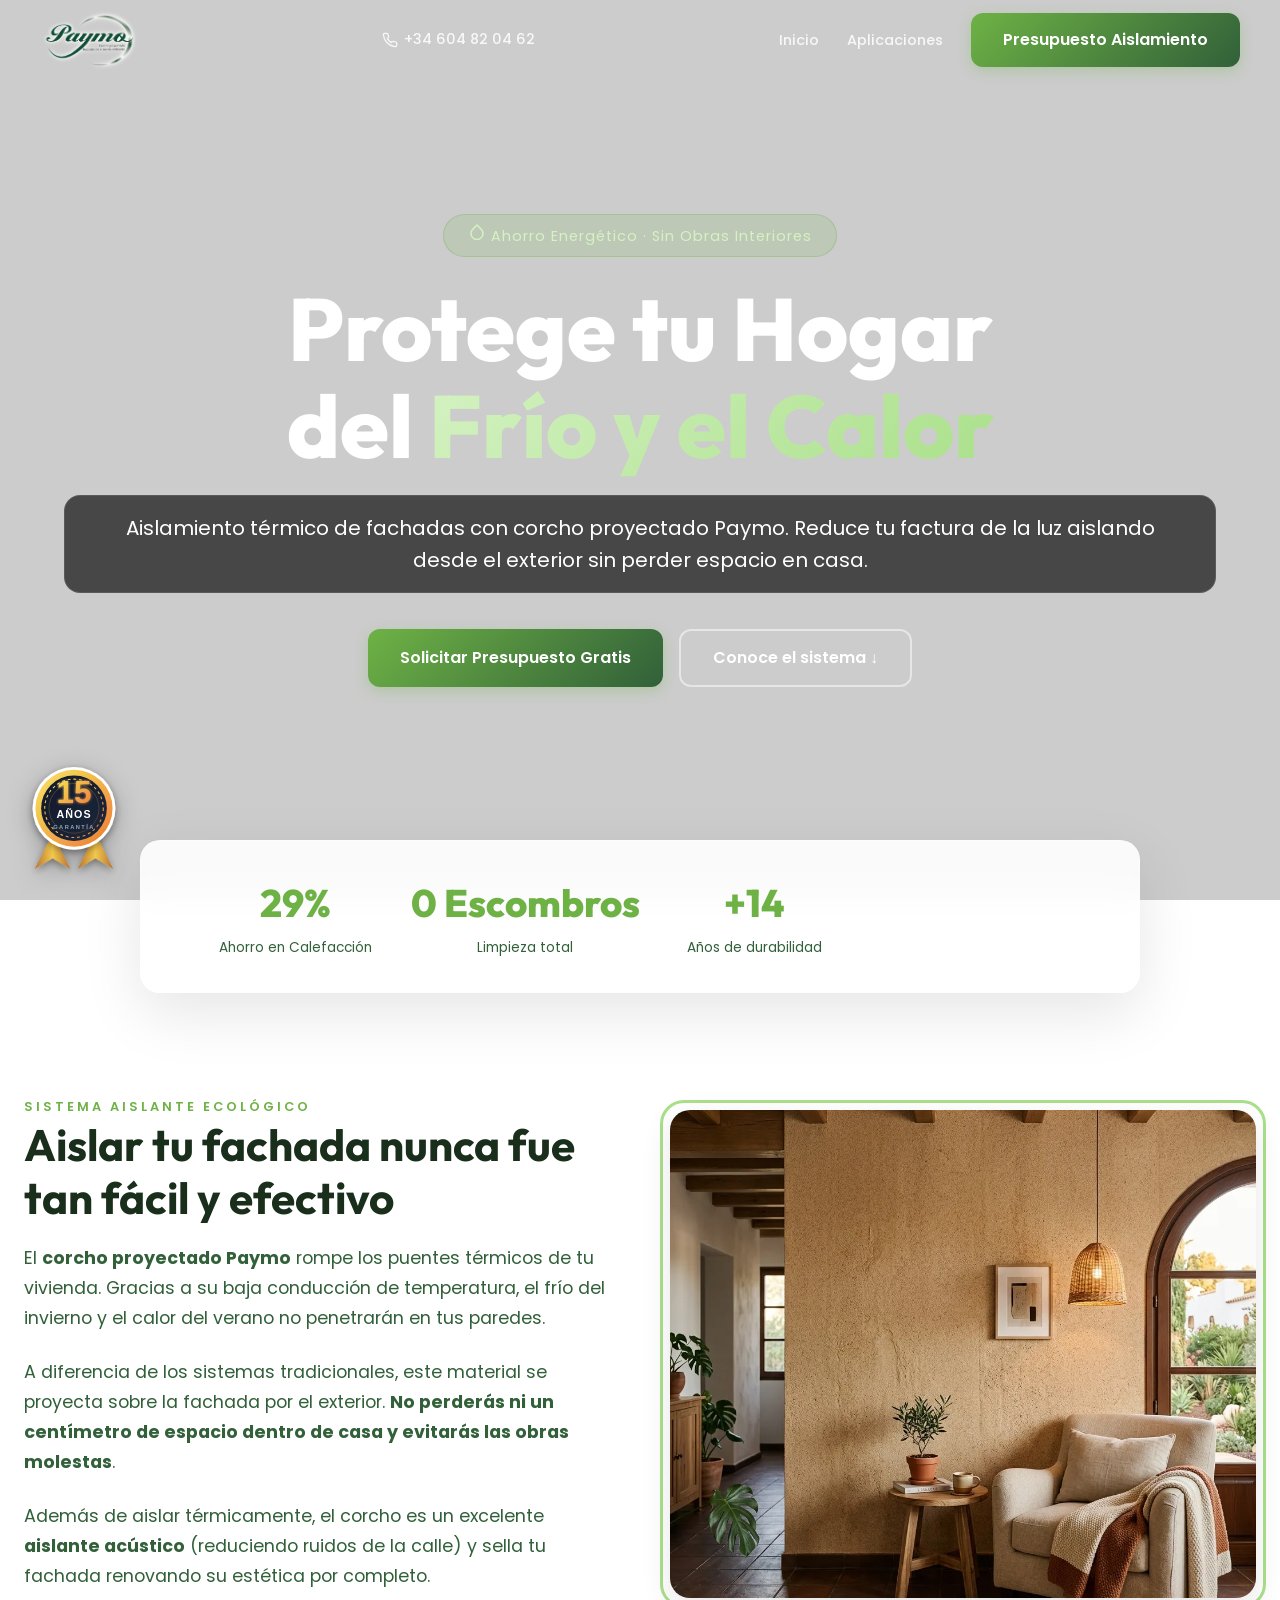
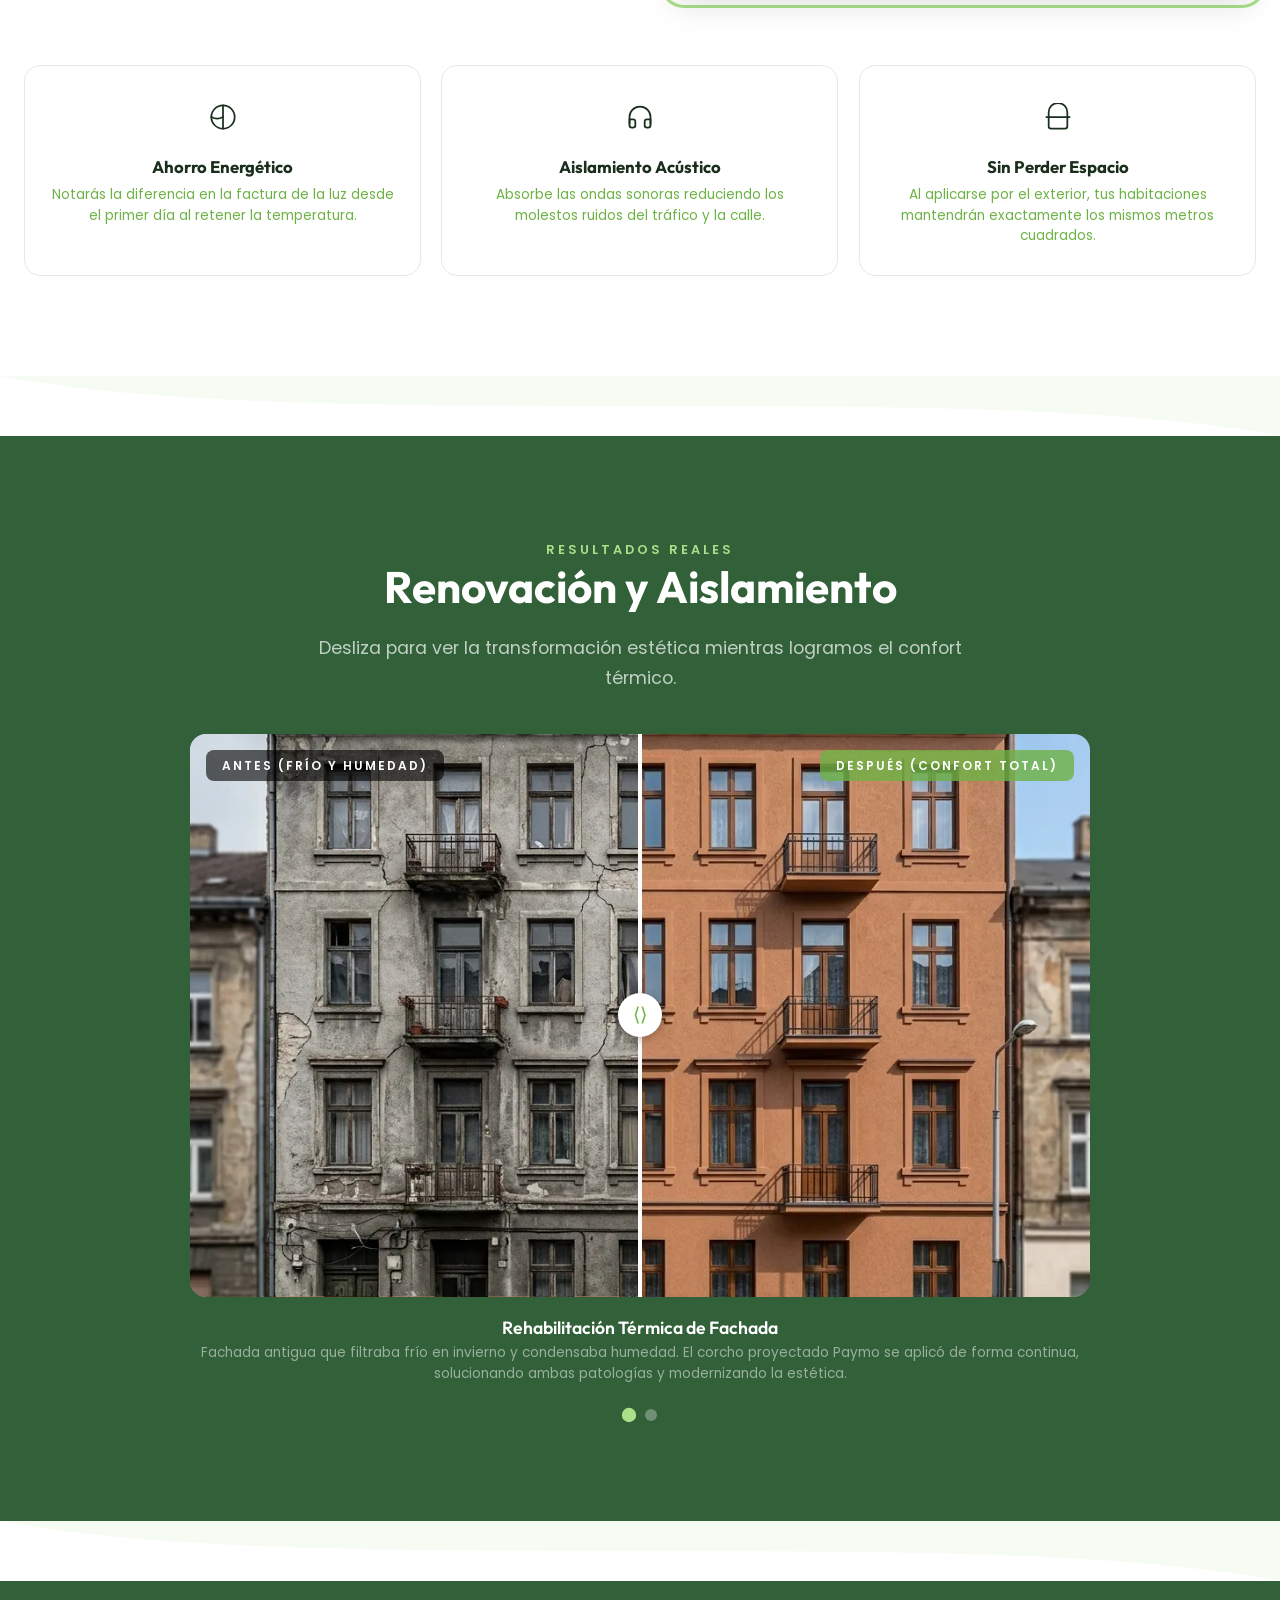
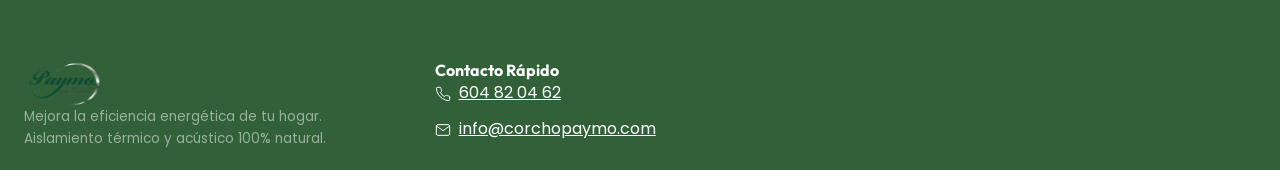
==== aislamiento-termico-fachadas.html @ 95a727ca "Add files via upload" ====
<!DOCTYPE html>
<html lang="es">
<head>
  <meta charset="UTF-8">
  <meta name="viewport" content="width=device-width, initial-scale=1.0">
  <title>Aislamiento Térmico de Fachadas con Corcho Proyectado | CorchoPaymo</title>
  <meta name="description" content="Aísla tu fachada del frío y el calor sin obras interiores. Aislamiento térmico ecológico con corcho proyectado Paymo en Madrid. Ahorra energía hoy.">
  <meta name="keywords" content="aislamiento térmico exterior, aislar fachada madrid, corcho térmico, sate ecológico, aislar casa del frío, paymo corcho">
  <meta property="og:title" content="Aislamiento Térmico de Fachadas con Corcho Proyectado">
  <meta property="og:description" content="Protege tu hogar de temperaturas extremas. Aislamiento térmico exterior sin obras molestas. 100% natural y ecológico.">
  <meta property="og:type" content="website">
  <meta property="og:url" content="https://www.corchopaymo.com/aislamiento-termico-fachadas.html">
  <meta property="og:image" content="https://www.corchopaymo.com/Paymo-logo.webp">
  <meta name="theme-color" content="#6eb245">
  <link rel="canonical" href="https://www.corchopaymo.com/aislamiento-termico-fachadas.html">
  <link rel="preconnect" href="https://fonts.googleapis.com">
  <link rel="preconnect" href="https://fonts.gstatic.com" crossorigin>
  <link rel="preload" href="Paymo-logo.webp" as="image">
  <link rel="preload" href="index.css" as="style">
  <link href="https://fonts.googleapis.com/css2?family=Poppins:wght@300;400;500;600;700&family=Outfit:wght@600;700;800&display=swap" rel="stylesheet">
  <link rel="stylesheet" href="index.css">
  <link rel="icon" type="image/png" href="Paymo-logo.webp">
</head>
<body>

<!-- PRELOADER -->
<div id="preloader">
  <div class="preloader__content">
    <div class="preloader__logo notranslate">Corcho<span class="logo-accent">Paymo</span></div>
    <div class="preloader__bar-track">
      <div class="preloader__bar"></div>
    </div>
  </div>
</div>

<!-- NAVBAR -->
<nav class="navbar" id="navbar">
  <div class="navbar__inner">
    <a href="index.html" class="navbar__logo"><img src="Paymo-logo.webp" alt="CorchoPaymo"></a>
      <div class="navbar__contact">
        <a href="tel:+34604820462">
          <svg width="16" height="16" viewBox="0 0 24 24" fill="none" stroke="currentColor" stroke-width="2" stroke-linecap="round" stroke-linejoin="round"><path d="M22 16.92v3a2 2 0 0 1-2.18 2 19.79 19.79 0 0 1-8.63-3.07 19.5 19.5 0 0 1-6-6 19.79 19.79 0 0 1-3.07-8.67A2 2 0 0 1 4.11 2h3a2 2 0 0 1 2 1.72 12.84 12.84 0 0 0 .7 2.81 2 2 0 0 1-.45 2.11L8.09 9.91a16 16 0 0 0 6 6l1.27-1.27a2 2 0 0 1 2.11-.45 12.84 12.84 0 0 0 2.81.7A2 2 0 0 1 22 16.92z"/></svg>
          +34 604 82 04 62
        </a>
      </div>
    <ul class="nav-links">
      <li><a href="index.html" class="nav-link">Inicio</a></li>
      <li><a href="aplicaciones.html" class="nav-link">Aplicaciones</a></li>
      <li><a href="#contacto" class="nav-cta btn">Presupuesto Aislamiento</a></li>
    </ul>
    <button class="hamburger" id="hamburger" aria-label="Abrir menú">
      <span></span><span></span><span></span>
    </button>
  </div>
</nav>

<!-- Mobile Menu -->
<div class="mobile-overlay" id="mobile-overlay"></div>
<div class="mobile-menu" id="mobile-menu">
  <a href="index.html" class="nav-link">Inicio</a>
  <a href="aplicaciones.html" class="nav-link">Ver más Aplicaciones</a>
  <a href="#contacto" class="nav-cta btn" style="margin-top: 15px; display: flex; justify-content: center; width: 100%; text-align: center;">Presupuesto de Aislamiento</a>
</div>

<!-- SECTION 1: HERO -->
<section id="hero" class="hero">
  <video src="alcornoque-video2.mp4" class="hero__video-bg" autoplay loop muted playsinline></video>
  <div class="hero__overlay"></div>
  <div class="hero__content">
    <span class="hero__badge animate-on-scroll"><svg width="18" height="18" viewBox="0 0 24 24" fill="none" stroke="currentColor" stroke-width="2" stroke-linecap="round" stroke-linejoin="round"><path d="M12 2.69l5.66 5.66a8 8 0 1 1-11.31 0z"/></svg> Ahorro Energético · Sin Obras Interiores</span>
    <h1 class="hero__title animate-on-scroll delay-1">Protege tu Hogar del <span class="gradient-text">Frío y el Calor</span></h1>
    <p class="hero__subtitle animate-on-scroll delay-2">
      Aislamiento térmico de fachadas con corcho proyectado Paymo. Reduce tu factura de la luz aislando desde el exterior sin perder espacio en casa.
    </p>
    <div class="hero__buttons animate-on-scroll delay-3">
      <a href="#contacto" class="btn btn--primary">Solicitar Presupuesto Gratis</a>
      <a href="#ventajas" class="btn btn--outline">Conoce el sistema ↓</a>
    </div>
  </div>
</section>

<!-- STATS BAR -->
<div class="stats-bar">
  <div class="stats-bar__inner animate-on-scroll">
    <div class="stat-item">
      <span class="stat-item__number counter" data-target="30" data-suffix="%">0</span>
      <span class="stat-item__label">Ahorro en Calefacción</span>
    </div>
    <div class="stat-item">
      <span class="stat-item__number counter" data-target="0" data-suffix=" Escombros">0</span>
      <span class="stat-item__label">Limpieza total</span>
    </div>
    <div class="stat-item">
      <span class="stat-item__number counter" data-target="15" data-prefix="+">0</span>
      <span class="stat-item__label">Años de durabilidad</span>
    </div>
  </div>
</div>

<!-- SECTION 2: POR QUÉ ELEGIR CORCHO TÉRMICO -->
<section id="ventajas" class="section">
  <div class="container">
    <div class="corcho-grid">
      <div class="corcho-text">
        <span class="section-subtitle animate-on-scroll">SISTEMA AISLANTE ECOLÓGICO</span>
        <h2 class="section-title animate-on-scroll delay-1">Aislar tu fachada nunca fue tan <span class="gradient-text">fácil y efectivo</span></h2>
        <div class="desktop-only">
          <p class="section-text mb-24 animate-on-scroll delay-2">El <strong>corcho proyectado Paymo</strong> rompe los puentes térmicos de tu vivienda. Gracias a su baja conducción de temperatura, el frío del invierno y el calor del verano no penetrarán en tus paredes.</p>
          <p class="section-text mb-24 animate-on-scroll delay-3">A diferencia de los sistemas tradicionales, este material se proyecta sobre la fachada por el exterior. <strong>No perderás ni un centímetro de espacio dentro de casa y evitarás las obras molestas</strong>.</p>
          <p class="section-text mb-24 animate-on-scroll delay-4">Además de aislar térmicamente, el corcho es un excelente <strong>aislante acústico</strong> (reduciendo ruidos de la calle) y sella tu fachada renovando su estética por completo.</p>
        </div>
        <div class="mobile-only">
          <p class="section-text mb-24 animate-on-scroll delay-2">Rompe los puentes térmicos aislando desde fuera. Ahorra energía, renueva tu fachada y protege tu casa del ruido y el clima sin hacer obras interiores.</p>
        </div>
      </div>
      <div class="corcho-image-wrapper animate-on-scroll from-right delay-2">
         <img src="aislamiento_despues.webp" alt="Fachada aislada termicamente con corcho proyectado" style="width: 100%; border-radius: 20px; box-shadow: 0 10px 30px rgba(0,0,0,0.1);">
      </div>
    </div>
    
    <!-- Cork properties grid -->
    <div class="corcho-properties" style="margin-top: 50px;">
      <div class="property-card animate-on-scroll delay-1">
        <span class="property-card__icon"><svg width="28" height="28" viewBox="0 0 24 24" fill="none" stroke="currentColor" stroke-width="1.5" stroke-linecap="round" stroke-linejoin="round"><circle cx="12" cy="12" r="10"/><path d="M12 2v20"/><path d="M12 12A10 10 0 0 1 2 12"/></svg></span>
        <h3 class="property-card__title">Ahorro Energético</h3>
        <p class="property-card__text">Notarás la diferencia en la factura de la luz desde el primer día al retener la temperatura.</p>
      </div>
      <div class="property-card animate-on-scroll delay-2">
        <span class="property-card__icon"><svg width="28" height="28" viewBox="0 0 24 24" fill="none" stroke="currentColor" stroke-width="1.5" stroke-linecap="round" stroke-linejoin="round"><path d="M3 18v-6a9 9 0 0 1 18 0v6"/><path d="M21 19a2 2 0 0 1-2 2h-1a2 2 0 0 1-2-2v-3a2 2 0 0 1 2-2h3zM3 19a2 2 0 0 0 2 2h1a2 2 0 0 0 2-2v-3a2 2 0 0 0-2-2H3z"/></svg></span>
        <h3 class="property-card__title">Aislamiento Acústico</h3>
        <p class="property-card__text">Absorbe las ondas sonoras reduciendo los molestos ruidos del tráfico y la calle.</p>
      </div>
      <div class="property-card animate-on-scroll delay-3">
        <span class="property-card__icon"><svg width="28" height="28" viewBox="0 0 24 24" fill="none" stroke="currentColor" stroke-width="1.5" stroke-linecap="round" stroke-linejoin="round"><path d="M2 12h20"/><path d="M20 12v8a2 2 0 0 1-2 2H6a2 2 0 0 1-2-2v-8"/><path d="M4 12V8a8 8 0 0 1 16 0v4"/></svg></span>
        <h3 class="property-card__title">Sin Perder Espacio</h3>
        <p class="property-card__text">Al aplicarse por el exterior, tus habitaciones mantendrán exactamente los mismos metros cuadrados.</p>
      </div>
    </div>
  </div>
</section>

<!-- Wave Separator -->
<div class="wave-separator">
  <svg viewBox="0 0 1200 60" preserveAspectRatio="none">
    <path d="M0,0 C300,60 900,0 1200,60 L1200,0 L0,0 Z" class="wave-separator__fill" fill="#1A2E1C"/>
  </svg>
</div>

<!-- GALERÍA ANTES Y DESPUÉS (Adaptada para Aislamiento Fachadas) -->
<section id="galeria" class="section section--dark">
  <div class="container">
    <div style="text-align:center;">
      <span class="section-subtitle animate-on-scroll">RESULTADOS REALES</span>
      <h2 class="section-title animate-on-scroll delay-1" style="margin-left:auto;margin-right:auto;">Renovación y Aislamiento</h2>
      <p class="section-text animate-on-scroll delay-2" style="margin-left:auto;margin-right:auto;color:rgba(255,255,255,0.7);">Desliza para ver la transformación estética mientras logramos el confort térmico.</p>
    </div>

    <div class="comparison-gallery">
      <!-- Slide 1 -->
      <div class="comparison-slide active">
        <div class="comparison-wrapper">
          <div class="before-image">
            <img src="antes_fachada.webp" alt="Antes - Fachada deteriorada sin aislar" width="800" height="500" loading="lazy">
          </div>
          <div class="after-image">
            <img src="despues_fachada.webp" alt="Después - Fachada aislada y renovada" width="800" height="500" loading="lazy">
          </div>
          <div class="comparison-handle">
            <span class="comparison-handle__icon">⟨⟩</span>
          </div>
          <span class="comparison-label comparison-label--before">ANTES (Frío y Humedad)</span>
          <span class="comparison-label comparison-label--after">DESPUÉS (Confort Total)</span>
        </div>
        <div class="comparison-caption">
          <h4>Rehabilitación Térmica de Fachada</h4>
          <p>Fachada antigua que filtraba frío en invierno y condensaba humedad. El corcho proyectado Paymo se aplicó de forma continua, solucionando ambas patologías y modernizando la estética.</p>
        </div>
      </div>

      <!-- Slide 2 -->
      <div class="comparison-slide">
        <div class="comparison-wrapper">
          <div class="before-image">
            <img src="aislamiento_corcho.webp" alt="Antes - Aislamiento en proceso" width="800" height="500" loading="lazy">
          </div>
          <div class="after-image">
            <img src="aislamiento_despues.webp" alt="Después - Aislamiento finalizado" width="800" height="500" loading="lazy">
          </div>
          <div class="comparison-handle">
            <span class="comparison-handle__icon">⟨⟩</span>
          </div>
          <span class="comparison-label comparison-label--before">EN PROCESO</span>
          <span class="comparison-label comparison-label--after">FINALIZADO</span>
        </div>
        <div class="comparison-caption">
          <h4>Aplicación Rápida y Limpia</h4>
          <p>El corcho se proyecta con maquinaria especializada garantizando un grosor uniforme que actúa como escudo protector para la vivienda.</p>
        </div>
      </div>

      <!-- Navigation Dots -->
      <div class="comparison-dots">
        <button class="comparison-dot active" data-slide="0" aria-label="Ver proyecto 1"></button>
        <button class="comparison-dot" data-slide="1" aria-label="Ver proyecto 2"></button>
      </div>
    </div>
  </div>
</section>

<!-- Wave Separator -->
<div class="wave-separator wave-separator--flip">
  <svg viewBox="0 0 1200 60" preserveAspectRatio="none">
    <path d="M0,0 C300,60 900,0 1200,60 L1200,0 L0,0 Z" class="wave-separator__fill" fill="#1A2E1C"/>
  </svg>
</div>

<!-- FOOTER -->
<footer class="footer" id="contacto">
  <div class="container">
    <div class="footer__grid">
      <div class="footer__col">
        <a href="index.html" class="footer__logo"><img src="Paymo-logo.webp" alt="CorchoPaymo" loading="lazy"></a>
        <p class="footer__desc">Mejora la eficiencia energética de tu hogar. Aislamiento térmico y acústico 100% natural.</p>
      </div>
      <div class="footer__col">
        <h4 class="footer__heading">Contacto Rápido</h4>
        <ul class="footer__links footer__contact-list">
          <li><svg width="16" height="16" viewBox="0 0 24 24" fill="none" stroke="currentColor" stroke-width="1.5" stroke-linecap="round" stroke-linejoin="round" style="vertical-align:middle;margin-right:4px;"><path d="M22 16.92v3a2 2 0 0 1-2.18 2 19.79 19.79 0 0 1-8.63-3.07 19.5 19.5 0 0 1-6-6 19.79 19.79 0 0 1-3.07-8.67A2 2 0 0 1 4.11 2h3a2 2 0 0 1 2 1.72 12.84 12.84 0 0 0 .7 2.81 2 2 0 0 1-.45 2.11L8.09 9.91a16 16 0 0 0 6 6l1.27-1.27a2 2 0 0 1 2.11-.45 12.84 12.84 0 0 0 2.81.7A2 2 0 0 1 22 16.92z"/></svg> <a href="tel:+34604820462">604 82 04 62</a></li>
          <li><svg width="16" height="16" viewBox="0 0 24 24" fill="none" stroke="currentColor" stroke-width="1.5" stroke-linecap="round" stroke-linejoin="round" style="vertical-align:middle;margin-right:4px;"><path d="M4 4h16c1.1 0 2 .9 2 2v12c0 1.1-.9 2-2 2H4c-1.1 0-2-.9-2-2V6c0-1.1.9-2 2-2z"/><polyline points="22,6 12,13 2,6"/></svg> <a href="mailto:info@corchopaymo.com">info@corchopaymo.com</a></li>
        </ul>
      </div>
    </div>
  </div>
</footer>

<!-- WARRANTY SEAL BADGE -->
<a href="#contacto" class="warranty-badge" aria-label="Solicitar Presupuesto" title="15 Años de Garantía">
  <img src="sello-garantia-v2.svg" alt="Sello 15 Años de Garantía" loading="lazy">
</a>

<!-- MODAL FORM -->
<div class="modal-overlay" id="contact-modal">
  <div class="modal-content">
    <button class="modal-close" id="modal-close" aria-label="Cerrar modal">&times;</button>
    <div class="modal-header">
      <h3>Pide tu Presupuesto</h3>
      <p>Cuéntanos tu proyecto de aislamiento de fachada.</p>
    </div>
    <form class="contact-form__form" id="modal-form" action="#" method="POST">
      <div class="form-group">
        <label for="modal-name" style="font-size: 0.9rem; margin-bottom: 6px; display: block; color: var(--color-text-primary);">Nombre</label>
        <input type="text" id="modal-name" class="form-input" placeholder="Tu nombre..." required>
      </div>
      <div class="form-group" style="margin-top: 16px;">
        <label for="modal-phone" style="font-size: 0.9rem; margin-bottom: 6px; display: block; color: var(--color-text-primary);">Teléfono *</label>
        <input type="tel" id="modal-phone" class="form-input" placeholder="+34 604 82 04 62" required>
      </div>
      <button type="submit" class="btn btn--primary" style="width: 100%; justify-content: center; border-radius: 12px; margin-top:20px;">Enviar Consulta Gratis</button>
    </form>
    
    <div id="modal-success-overlay" class="modal-status-overlay">
      <button type="button" class="btn-close-modal-success-top" aria-label="Cerrar">&times;</button>
      <div class="success-checkmark"></div>
      <h3 style="color: var(--color-primary); margin-bottom: 10px; text-align: center; font-size: 1.5rem;">¡Gracias!</h3>
      <p style="text-align: center; color: var(--color-text-secondary); margin-bottom: 24px;">Te llamaremos muy pronto para informarte sobre el aislamiento de tu fachada.</p>
      <button type="button" class="btn btn--outline" id="btn-close-modal-success" style="width: 100%;">Cerrar ventana</button>
    </div>
  </div>
</div>

<script src="index.js" defer></script>
</body>
</html>
---- index.css ----
/* ============================================
   CorchoPaymo — Complete Stylesheet
   ============================================ */

/* ---------- Google Fonts ---------- */
@import url('https://fonts.googleapis.com/css2?family=Poppins:wght@300;400;500;600;700&family=Outfit:wght@600;700;800&display=swap');

/* ---------- CSS Custom Properties ---------- */
:root {
  --color-primary: #6eb245;
  --color-primary-light: #8ccf64;
  --color-primary-lighter: #aae08a;
  --color-primary-lightest: #d4f2c2;
  --color-primary-pale: #eefae6;
  --color-accent: #316039;
  --color-accent-warm: #316039;
  --color-bg-primary: #FFFFFF;
  --color-bg-secondary: #f6fcf3;
  --color-bg-dark: #316039;
  --color-text-primary: #1A2E1C;
  --color-text-secondary: #316039;
  --color-text-light: #6eb245;
  --color-text-on-dark: #FFFFFF;
  --color-border: #E2E8F0;
  --color-shadow: rgba(110, 178, 69, 0.08);
}

/* ---------- Global Reset ---------- */
*,
*::before,
*::after {
  box-sizing: border-box;
  margin: 0;
  padding: 0;
}

html {
  scroll-behavior: smooth;
  scroll-padding-top: 80px;
}

body {
  font-family: 'Poppins', sans-serif;
  color: var(--color-text-primary);
  background: var(--color-bg-primary);
  margin: 0;
  overflow-x: hidden;
  line-height: 1.6;
  -webkit-font-smoothing: antialiased;
  -moz-osx-font-smoothing: grayscale;
}

img {
  max-width: 100%;
  display: block;
}

a {
  color: inherit;
}

ul, ol {
  list-style: none;
}

h1, h2, h3, h4, h5, h6 {
  font-family: 'Outfit', sans-serif;
  line-height: 1.2;
}

/* ---------- Container ---------- */
.container {
  max-width: 1280px;
  margin: 0 auto;
  padding: 0 24px;
}

/* ---------- Section Defaults ---------- */
section {
  padding: 100px 0;
}

/* ============================================
   PRELOADER
   ============================================ */
#preloader {
  position: fixed;
  inset: 0;
  background: var(--color-bg-dark);
  z-index: 9999;
  display: flex;
  flex-direction: column;
  align-items: center;
  justify-content: center;
  gap: 32px;
  transition: opacity 0.5s ease, visibility 0.5s ease;
}

#preloader.hidden {
  opacity: 0;
  visibility: hidden;
}

.preloader__logo {
  font-family: 'Outfit', sans-serif;
  font-size: 2rem;
  font-weight: 800;
  color: white;
  animation: pulse 1.5s ease-in-out infinite;
}

.preloader__logo .logo-accent {
  color: var(--color-primary-lighter);
}

.preloader__bar {
  width: 200px;
  height: 4px;
  background: rgba(255, 255, 255, 0.1);
  border-radius: 4px;
  overflow: hidden;
  position: relative;
}

.preloader__bar::after {
  content: '';
  position: absolute;
  top: 0;
  left: 0;
  height: 100%;
  width: 0;
  background: linear-gradient(90deg, var(--color-primary), var(--color-primary-lighter));
  border-radius: 4px;
  animation: preloaderProgress 1.8s ease-in-out forwards;
}

@keyframes preloaderProgress {
  0% { width: 0; }
  100% { width: 100%; }
}

/* ============================================
   NAVBAR
   ============================================ */
.navbar {
  position: fixed;
  top: 0;
  left: 50%;
  transform: translateX(-50%);
  width: 100%;
  max-width: 100%;
  height: 80px;
  z-index: 1000;
  transition: all 0.4s cubic-bezier(0.25, 0.8, 0.25, 1);
  display: flex;
  align-items: center;
  background: transparent;
  border-radius: 0;
}

.navbar.scrolled {
  height: 80px;
  background: rgba(15, 15, 15, 0.85);
  backdrop-filter: blur(24px);
  -webkit-backdrop-filter: blur(24px);
  border-bottom: 1px solid rgba(255, 255, 255, 0.1);
  box-shadow: 0 4px 30px rgba(0, 0, 0, 0.2);
  top: 0;
  width: 100%;
  max-width: 100%;
  border-radius: 0;
}

/* Subpage Navbar (Green Solid) */
.navbar--subpage {
  background: var(--color-bg-dark) !important;
  backdrop-filter: none !important;
  -webkit-backdrop-filter: none !important;
  border-bottom: 1px solid rgba(255, 255, 255, 0.1);
  box-shadow: 0 4px 25px rgba(0, 0, 0, 0.15);
}
.navbar--subpage .nav-link,
.navbar--subpage .navbar__contact,
.navbar--subpage .navbar__contact a {
  color: white !important;
}
.navbar--subpage .hamburger span {
  background: white !important;
}

.navbar__inner {
  display: flex;
  justify-content: space-between;
  align-items: center;
  width: 100%;
  max-width: 1600px;
  margin: 0 auto;
  padding: 0 40px;
  gap: 40px;
}

.navbar__logo {
  font-family: 'Outfit', sans-serif;
  font-size: 1.5rem;
  font-weight: 800;
  color: white;
  text-decoration: none;
  transition: color 0.3s ease;
}

.navbar__logo .logo-accent {
  color: var(--color-primary-lighter);
}

.navbar.scrolled .navbar__logo {
  color: white;
}

.nav-links {
  display: flex;
  gap: 28px;
  list-style: none;
  align-items: center;
}

.nav-link {
  color: rgba(255, 255, 255, 0.85);
  text-decoration: none;
  font-size: 0.9rem;
  font-weight: 500;
  position: relative;
  transition: color 0.3s ease;
}

.nav-link::after {
  content: '';
  position: absolute;
  bottom: -4px;
  left: 0;
  width: 0;
  height: 2px;
  background: var(--color-primary-lighter);
  transition: width 0.3s ease;
}

.nav-link:hover::after,
.nav-link.active::after {
  width: 100%;
}

.navbar.scrolled .nav-link {
  color: white;
}

.nav-cta {
  display: inline-flex;
  align-items: center;
  gap: 8px;
  padding: 8px 20px;
  border-radius: 12px;
  font-size: 0.85rem;
  font-weight: 600;
  text-decoration: none;
  cursor: pointer;
  transition: all 0.3s ease;
  border: none;
  font-family: 'Poppins', sans-serif;
  background: linear-gradient(135deg, #6eb245, #316039);
  color: white;
  box-shadow: 0 4px 14px rgba(110, 178, 69, 0.3);
  white-space: nowrap;
}

.nav-cta:hover {
  transform: translateY(-2px);
  box-shadow: 0 8px 25px rgba(110, 178, 69, 0.4);
  background: linear-gradient(135deg, #316039, #6eb245);
}

/* Hamburger */
.hamburger {
  display: none;
  cursor: pointer;
  background: none;
  border: none;
  padding: 4px;
  z-index: 1001;
}

.hamburger span {
  display: block;
  width: 28px;
  height: 3px;
  background: white;
  margin: 5px 0;
  transition: all 0.3s ease;
  border-radius: 2px;
}

.hamburger.active span:nth-child(1) {
  transform: rotate(45deg) translate(6px, 6px);
}

.hamburger.active span:nth-child(2) {
  opacity: 0;
}

.hamburger.active span:nth-child(3) {
  transform: rotate(-45deg) translate(6px, -6px);
}

.navbar.scrolled .hamburger span {
  background: white;
}

/* Mobile Menu */
.mobile-menu {
  position: fixed;
  top: 0;
  right: -100%;
  width: 300px;
  height: 100vh;
  background: rgba(49, 96, 57, 0.95);
  backdrop-filter: blur(20px);
  -webkit-backdrop-filter: blur(20px);
  z-index: 999;
  padding: 100px 40px;
  transition: right 0.4s cubic-bezier(0.16, 1, 0.3, 1);
}

.mobile-menu.active {
  right: 0;
}

.mobile-menu .nav-link {
  color: white;
  display: block;
  font-size: 1.2rem;
  padding: 16px 0;
  border-bottom: 1px solid rgba(255, 255, 255, 0.1);
}

.mobile-menu .nav-link::after {
  display: none;
}

.mobile-overlay {
  position: fixed;
  inset: 0;
  background: rgba(0, 0, 0, 0.5);
  z-index: 998;
  opacity: 0;
  visibility: hidden;
  transition: all 0.3s ease;
}

.mobile-overlay.active {
  opacity: 1;
  visibility: visible;
}

/* ============================================
   HERO
   ============================================ */
#hero {
  min-height: 100vh;
  position: relative;
  display: flex;
  align-items: center;
  justify-content: center;
  overflow: hidden;
}

.hero__video-bg {
  position: absolute;
  inset: 0;
  object-fit: cover;
  width: 100%;
  height: 100%;
}

.hero__crossfade {
  animation: heroCrossfade 8s ease-in-out infinite;
  will-change: opacity;
}

@keyframes heroCrossfade {
  0% { opacity: 1; }
  35% { opacity: 1; }
  50% { opacity: 0; }
  85% { opacity: 0; }
  100% { opacity: 1; }
}

.hero__overlay {
  position: absolute;
  inset: 0;
  background: rgba(0, 0, 0, 0.2);
}

.hero__content {
  position: relative;
  z-index: 2;
  text-align: center;
  max-width: 1200px;
  padding: 0 24px;
  will-change: transform;
}

.hero__badge {
  display: inline-block;
  background: rgba(110, 178, 69, 0.15);
  border: 1px solid rgba(110, 178, 69, 0.3);
  border-radius: 50px;
  padding: 8px 24px;
  color: var(--color-primary-lightest);
  font-size: 0.9rem;
  margin-bottom: 24px;
  letter-spacing: 1px;
}

.hero__title {
  font-family: 'Outfit', sans-serif;
  text-wrap: balance;
  font-size: clamp(2.5rem, 7vw, 5.5rem);
  font-weight: 800;
  color: white;
  line-height: 1.1;
  margin-bottom: 20px;
}

.hero__title .gradient-text {
  background: linear-gradient(135deg, #d4f2c2, #aae08a);
  -webkit-background-clip: text;
  -webkit-text-fill-color: transparent;
  background-clip: text;
}

.hero__subtitle {
  font-size: clamp(1rem, 2vw, 1.25rem);
  color: #FFFFFF;
  line-height: 1.6;
  margin-bottom: 36px;
  font-weight: 400;
  background: rgba(0, 0, 0, 0.65);
  padding: 16px 28px;
  border-radius: 16px;
  display: inline-block;
  border: 1px solid rgba(255, 255, 255, 0.1);
}

.hero__buttons {
  display: flex;
  gap: 16px;
  justify-content: center;
  flex-wrap: wrap;
}

/* Buttons */
.btn {
  display: inline-flex;
  align-items: center;
  gap: 8px;
  padding: 14px 32px;
  border-radius: 12px;
  font-size: 1rem;
  font-weight: 600;
  text-decoration: none;
  cursor: pointer;
  transition: all 0.3s ease;
  border: none;
  font-family: 'Poppins', sans-serif;
}

.btn--primary {
  background: linear-gradient(135deg, #6eb245, #316039);
  color: white;
  box-shadow: 0 4px 14px rgba(110, 178, 69, 0.3);
}

.btn--primary:hover {
  transform: translateY(-2px);
  box-shadow: 0 8px 25px rgba(110, 178, 69, 0.4);
  background: linear-gradient(135deg, #316039, #6eb245);
}

.btn--outline {
  background: transparent;
  color: white;
  border: 2px solid rgba(255, 255, 255, 0.5);
}

.btn--outline:hover {
  background: rgba(255, 255, 255, 0.1);
  border-color: white;
}

.btn--secondary {
  background: transparent;
  color: var(--color-primary);
  border: 2px solid var(--color-primary);
}

.btn--secondary:hover {
  background: var(--color-primary);
  color: white;
}

.btn--sm {
  padding: 10px 20px;
  font-size: 0.85rem;
  border-radius: 10px;
}

.btn--full {
  width: 100%;
  justify-content: center;
}

.btn--outline.btn--sm {
  color: var(--color-primary);
  border-color: var(--color-primary);
}

.btn--outline.btn--sm:hover {
  background: var(--color-primary);
  color: white;
}

/* Hero Scroll Indicator */
.hero__scroll-indicator {
  position: absolute;
  bottom: 120px;
  left: 50%;
  transform: translateX(-50%);
  animation: bounce 2s infinite;
  z-index: 2;
}

.hero__scroll-indicator svg {
  width: 30px;
  stroke: rgba(255, 255, 255, 0.6);
}

@keyframes bounce {
  0%, 100% { transform: translateX(-50%) translateY(0); }
  50% { transform: translateX(-50%) translateY(10px); }
}

/* ============================================
   STATS BAR
   ============================================ */
.stats-bar {
  position: relative;
  z-index: 3;
  margin-top: -60px;
  margin-bottom: 0;
}

.stats-bar__inner {
  display: grid;
  grid-template-columns: repeat(4, 1fr);
  background: rgba(255, 255, 255, 0.9);
  backdrop-filter: blur(16px);
  -webkit-backdrop-filter: blur(16px);
  border: 1px solid rgba(255, 255, 255, 0.3);
  border-radius: 20px;
  padding: 32px 40px;
  box-shadow: 0 20px 60px rgba(0, 0, 0, 0.1);
  max-width: 1000px;
  margin: 0 auto;
}

.stat-item {
  text-align: center;
}

.stat-item__number {
  font-family: 'Outfit', sans-serif;
  font-size: clamp(1.8rem, 3vw, 2.5rem);
  font-weight: 800;
  color: var(--color-primary);
  display: block;
}

.stat-item__label {
  font-size: 0.85rem;
  color: var(--color-text-secondary);
  margin-top: 4px;
}

/* ============================================
   SECTION COMMONS
   ============================================ */
.section-subtitle {
  text-transform: uppercase;
  letter-spacing: 3px;
  font-size: 0.8rem;
  font-weight: 600;
  color: var(--color-primary);
  margin-bottom: 12px;
}

.section-title {
  font-family: 'Outfit', sans-serif;
  font-size: clamp(1.75rem, 3.5vw, 2.75rem);
  font-weight: 700;
  color: var(--color-text-primary);
  margin-bottom: 20px;
  line-height: 1.2;
}

.section-text {
  font-size: clamp(0.95rem, 1.5vw, 1.1rem);
  color: var(--color-text-secondary);
  line-height: 1.7;
  max-width: 700px;
}

/* Section Dark */
.section--dark {
  background: var(--color-bg-dark);
}

.section--dark .section-subtitle {
  color: var(--color-primary-lighter);
}

.section--dark .section-title {
  color: var(--color-text-on-dark);
}

.section--dark .section-text {
  color: rgba(255, 255, 255, 0.6);
}

/* Section Alt */
.section--alt {
  background: var(--color-bg-secondary);
}

/* ============================================
   WAVE SEPARATOR
   ============================================ */
.wave-separator {
  position: relative;
  overflow: hidden;
  line-height: 0;
  height: 60px;
}

.wave-separator svg {
  position: relative;
  display: block;
  width: calc(100% + 1.3px);
  height: 60px;
}

.wave-separator__fill {
  fill: var(--color-bg-secondary);
}

.wave-separator--dark .wave-separator__fill {
  fill: var(--color-bg-dark);
}

.wave-separator--light .wave-separator__fill {
  fill: var(--color-bg-primary);
}

/* ============================================
   EL CORCHO (#el-corcho)
   ============================================ */
.corcho-grid {
  display: grid;
  grid-template-columns: 1fr 1fr;
  gap: 60px;
  align-items: center;
}

.corcho-image-wrapper {
  position: relative;
}

.corcho-image-wrapper::before {
  content: '';
  position: absolute;
  top: -10px;
  left: -10px;
  width: calc(100% + 20px);
  height: calc(100% + 20px);
  border: 3px solid var(--color-primary-lighter);
  border-radius: 24px;
  z-index: 0;
}

.corcho-image-wrapper img,
.corcho-image-wrapper iframe {
  border-radius: 20px;
  width: 100%;
  aspect-ratio: 600 / 500;
  display: block;
  position: relative;
  z-index: 1;
  box-shadow: 0 20px 40px rgba(0, 0, 0, 0.1);
  border: none;
  object-fit: cover;
}

.corcho-properties {
  display: grid;
  grid-template-columns: repeat(3, 1fr);
  gap: 20px;
  margin-top: 60px;
}

.property-card {
  background: white;
  padding: 28px 24px;
  border-radius: 16px;
  border: 1px solid var(--color-border);
  transition: all 0.3s ease;
  text-align: center;
}

.property-card:hover {
  transform: translateY(-8px);
  box-shadow: 0 20px 40px var(--color-shadow);
  border-color: var(--color-primary-lightest);
}

.property-card__icon {
  font-size: 2rem;
  margin-bottom: 12px;
  display: block;
}

.property-card__title {
  font-family: 'Outfit', sans-serif;
  font-weight: 700;
  font-size: 1.05rem;
  margin-bottom: 8px;
  color: var(--color-text-primary);
}

.property-card__text {
  font-size: 0.85rem;
  color: var(--color-text-light);
  line-height: 1.5;
}

/* ============================================
   PAYMO (#paymo) — section--alt
   ============================================ */
.paymo-features {
  display: flex;
  flex-direction: column;
  gap: 16px;
  margin-top: 40px;
}

.feature-tab {
  background: white;
  border: 1px solid var(--color-border);
  border-radius: 16px;
  overflow: hidden;
  transition: all 0.3s ease;
  cursor: pointer;
}

.feature-tab.active {
  border-color: var(--color-primary);
  box-shadow: 0 8px 30px var(--color-shadow);
}

.feature-tab__header {
  display: flex;
  align-items: center;
  gap: 16px;
  padding: 20px 28px;
  position: relative;
}

.feature-tab__icon {
  font-size: 1.8rem;
  flex-shrink: 0;
}

.feature-tab__title {
  font-family: 'Outfit', sans-serif;
  font-weight: 700;
  font-size: 1.1rem;
  color: var(--color-text-primary);
}

.feature-tab__toggle {
  margin-left: auto;
  width: 24px;
  height: 24px;
  transition: transform 0.3s ease;
  color: var(--color-primary);
  flex-shrink: 0;
}

.feature-tab.active .feature-tab__toggle {
  transform: rotate(180deg);
}

.feature-tab__content {
  max-height: 0;
  overflow: hidden;
  transition: max-height 0.4s ease;
  padding: 0 28px;
}

.feature-tab.active .feature-tab__content {
  max-height: 200px;
  padding: 0 28px 20px;
}

.feature-tab__content p {
  color: var(--color-text-secondary);
  line-height: 1.7;
  font-size: 0.95rem;
}

/* Substitutes */
.substitutes {
  margin-top: 50px;
}

.substitutes__title {
  font-family: 'Outfit', sans-serif;
  font-weight: 700;
  font-size: 1.2rem;
  margin-bottom: 20px;
  color: var(--color-text-primary);
}

.substitutes__grid {
  display: flex;
  flex-wrap: wrap;
  gap: 10px;
}

.substitute-tag {
  background: #FEE2E2;
  color: #991B1B;
  padding: 6px 14px;
  border-radius: 50px;
  font-size: 0.8rem;
  font-weight: 500;
  text-decoration: line-through;
  position: relative;
}

/* Advantages */
.advantages-grid {
  display: grid;
  grid-template-columns: repeat(2, 1fr);
  gap: 12px;
  margin-top: 40px;
}

.advantage-item {
  display: flex;
  align-items: center;
  gap: 10px;
  font-size: 0.95rem;
  color: var(--color-text-secondary);
}

.advantage-item__check {
  color: var(--color-primary);
  font-weight: bold;
  flex-shrink: 0;
}

/* ============================================
   APLICACIONES (#aplicaciones)
   ============================================ */
.apps-grid {
  display: grid;
  grid-template-columns: repeat(6, 1fr);
  gap: 24px;
  margin-top: 40px;
}

.app-card {
  grid-column: span 2;
  background: white;
  border-radius: 20px;
  overflow: hidden;
  border: 1px solid var(--color-border);
  transition: all 0.4s ease;
}

.app-card:hover {
  transform: translateY(-8px);
  box-shadow: 0 20px 40px var(--color-shadow);
}

.app-card__image {
  position: relative;
  height: 200px;
  overflow: hidden;
}

.app-card__image img {
  width: 100%;
  height: 100%;
  object-fit: cover;
  transition: transform 0.5s ease;
}

.app-card:hover .app-card__image img {
  transform: scale(1.08);
}

.app-card__body {
  padding: 24px;
}

.app-card__icon {
  font-size: 1.8rem;
  margin-bottom: 10px;
  display: block;
}

.app-card__title {
  font-family: 'Outfit', sans-serif;
  font-weight: 700;
  font-size: 1.15rem;
  color: var(--color-text-primary);
  margin-bottom: 10px;
}

.app-card__text {
  font-size: 0.88rem;
  color: var(--color-text-secondary);
  line-height: 1.6;
}

.app-card--warning {
  border: 2px solid #F59E0B;
}

.app-card--warning:hover {
  box-shadow: 0 20px 40px rgba(245, 158, 11, 0.15);
}

/* ============================================
   GALERÍA (#galeria) — section--dark
   ============================================ */
.comparison-gallery {
  max-width: 900px;
  margin: 40px auto 0;
}

.comparison-slide {
  display: none;
}

.comparison-slide.active {
  display: block;
}

.comparison-wrapper {
  position: relative;
  overflow: hidden;
  border-radius: 16px;
  aspect-ratio: 16 / 10;
  cursor: col-resize;
  user-select: none;
  -webkit-user-select: none;
}

.comparison-wrapper .before-image,
.comparison-wrapper .after-image {
  position: absolute;
  top: 0;
  left: 0;
  width: 100%;
  height: 100%;
}

.comparison-wrapper .before-image img,
.comparison-wrapper .after-image img {
  width: 100%;
  height: 100%;
  object-fit: cover;
  display: block;
}

.comparison-wrapper .before-image {
  z-index: 1;
  clip-path: inset(0 50% 0 0);
}

.comparison-wrapper .after-image {
  z-index: 0;
}

.comparison-handle {
  position: absolute;
  top: 0;
  bottom: 0;
  left: 50%;
  width: 4px;
  background: white;
  z-index: 3;
  cursor: col-resize;
  transform: translateX(-50%);
}

.comparison-handle::before {
  content: '';
  position: absolute;
  top: 50%;
  left: 50%;
  transform: translate(-50%, -50%);
  width: 44px;
  height: 44px;
  border-radius: 50%;
  background: white;
  box-shadow: 0 2px 10px rgba(0, 0, 0, 0.3);
  display: flex;
  align-items: center;
  justify-content: center;
}

.comparison-handle__icon {
  position: absolute;
  top: 50%;
  left: 50%;
  transform: translate(-50%, -50%);
  z-index: 4;
  font-size: 1.2rem;
  color: var(--color-primary);
  pointer-events: none;
}

.comparison-label {
  position: absolute;
  top: 16px;
  padding: 6px 16px;
  border-radius: 8px;
  font-size: 0.75rem;
  font-weight: 600;
  text-transform: uppercase;
  letter-spacing: 2px;
  z-index: 2;
}

.comparison-label--before {
  left: 16px;
  background: rgba(0, 0, 0, 0.6);
  color: white;
}

.comparison-label--after {
  right: 16px;
  background: rgba(110, 178, 69, 0.8);
  color: white;
}

.comparison-dots {
  display: flex;
  justify-content: center;
  gap: 10px;
  margin-top: 24px;
}

.comparison-dot {
  width: 12px;
  height: 12px;
  border-radius: 50%;
  background: rgba(255, 255, 255, 0.3);
  cursor: pointer;
  transition: all 0.3s ease;
  border: none;
  padding: 0;
}

.comparison-dot.active {
  background: var(--color-primary-lighter);
  transform: scale(1.2);
}

.comparison-caption {
  text-align: center;
  margin-top: 20px;
  color: var(--color-text-on-dark);
}

.comparison-caption h4 {
  font-family: 'Outfit', sans-serif;
  font-weight: 600;
  font-size: 1.1rem;
  margin-bottom: 4px;
}

.comparison-caption p {
  font-size: 0.85rem;
  color: rgba(255, 255, 255, 0.5);
}

/* ============================================
   PRODUCTOS (#productos)
   ============================================ */
.products-grid {
  display: grid;
  grid-template-columns: repeat(auto-fill, minmax(280px, 1fr));
  gap: 24px;
  margin-top: 40px;
}

.product-card {
  background: white;
  border: 1px solid var(--color-border);
  border-radius: 12px;
  overflow: hidden;
  transition: all 0.3s cubic-bezier(0.25, 0.8, 0.25, 1);
  display: flex;
  flex-direction: column;
}

.product-card:hover {
  transform: translateY(-4px);
  box-shadow: 0 12px 28px rgba(0,0,0,0.1);
  border-color: var(--color-primary-light);
}

.product-card__image {
  height: 260px;
  background: #fff;
  display: flex;
  align-items: center;
  justify-content: center;
  position: relative;
  overflow: hidden;
  padding: 24px;
  border-bottom: 1px solid var(--color-border);
}

.product-card__image img {
  width: 100%;
  height: 100%;
  object-fit: contain;
  transition: transform 0.4s ease;
}

.product-card:hover .product-card__image img {
  transform: scale(1.05);
}

.product-card__badge {
  position: absolute;
  top: 12px;
  left: 12px;
  background: var(--color-primary);
  color: white;
  padding: 4px 10px;
  border-radius: 4px;
  font-size: 0.7rem;
  font-weight: 700;
  text-transform: uppercase;
  letter-spacing: 0.5px;
  z-index: 2;
}

.product-card__body {
  padding: 20px;
  display: flex;
  flex-direction: column;
  flex-grow: 1;
}

.product-card__name {
  font-family: 'Outfit', sans-serif;
  font-weight: 700;
  font-size: 1.05rem;
  color: var(--color-text-primary);
  margin-bottom: 8px;
  line-height: 1.3;
}

.product-card__desc {
  font-size: 0.88rem;
  color: var(--color-text-secondary);
  line-height: 1.5;
  margin-bottom: 14px;
  display: -webkit-box;
  -webkit-line-clamp: 3;
  -webkit-box-orient: vertical;
  overflow: hidden;
}

.product-card__tags {
  display: flex;
  flex-wrap: wrap;
  gap: 6px;
  margin-bottom: 20px;
}

.product-tag {
  background: #f8f9fa;
  color: var(--color-text-secondary);
  padding: 4px 8px;
  border-radius: 4px;
  font-size: 0.72rem;
  font-weight: 600;
  border: 1px solid var(--color-border);
}

.product-card__actions {
  display: flex;
  gap: 12px;
  margin-top: auto;
}

.product-card__actions .btn {
  width: 100%;
  justify-content: center;
  font-size: 0.95rem;
  padding: 12px;
  border-radius: 8px;
  text-align: center;
}

/* ============================================
   CARTA DE COLORES (#carta-colores) — section--alt
   ============================================ */
.color-filters {
  display: flex;
  flex-wrap: wrap;
  gap: 8px;
  margin-bottom: 30px;
  justify-content: center;
}

.color-filter {
  padding: 8px 20px;
  border-radius: 50px;
  border: 1px solid var(--color-border);
  background: white;
  font-size: 0.85rem;
  cursor: pointer;
  transition: all 0.3s ease;
  font-family: 'Inter', sans-serif;
  font-weight: 500;
}

.color-filter.active {
  background: var(--color-primary);
  color: white;
  border-color: var(--color-primary);
}

.color-filter:hover:not(.active) {
  border-color: var(--color-primary-lightest);
  background: var(--color-primary-pale);
}

.color-disclaimer {
  background: #FFFBEB;
  border: 1px solid #FDE68A;
  border-radius: 12px;
  padding: 16px 20px;
  font-size: 0.85rem;
  color: #92400E;
  margin-bottom: 30px;
  text-align: center;
}

.color-grid {
  display: grid;
  grid-template-columns: repeat(auto-fill, minmax(120px, 1fr));
  gap: 16px;
}

.color-swatch {
  border-radius: 12px;
  overflow: hidden;
  cursor: pointer;
  transition: all 0.3s ease;
  border: 1px solid var(--color-border);
}

.color-swatch:hover {
  transform: translateY(-4px);
  box-shadow: 0 10px 25px rgba(0, 0, 0, 0.1);
}

.color-swatch__color {
  height: 90px;
}

.color-swatch__info {
  padding: 10px;
  background: white;
}

.color-swatch__code {
  font-size: 0.7rem;
  color: var(--color-text-light);
  font-weight: 600;
}

.color-swatch__name {
  font-size: 0.8rem;
  color: var(--color-text-primary);
  font-weight: 500;
}

/* Color Modal */
.color-modal {
  position: fixed;
  inset: 0;
  z-index: 2000;
  display: flex;
  align-items: center;
  justify-content: center;
  background: rgba(0, 0, 0, 0.6);
  opacity: 0;
  visibility: hidden;
  transition: all 0.3s ease;
}

.color-modal.active {
  opacity: 1;
  visibility: visible;
}

.color-modal__content {
  background: white;
  border-radius: 20px;
  padding: 40px;
  max-width: 500px;
  width: 90%;
  position: relative;
  transform: scale(0.9);
  transition: transform 0.3s ease;
}

.color-modal.active .color-modal__content {
  transform: scale(1);
}

.color-modal__close {
  position: absolute;
  top: 16px;
  right: 16px;
  cursor: pointer;
  font-size: 1.5rem;
  background: none;
  border: none;
  color: var(--color-text-light);
  transition: color 0.3s ease;
}

.color-modal__close:hover {
  color: var(--color-text-primary);
}

.color-modal__preview {
  width: 100%;
  height: 160px;
  border-radius: 12px;
  margin-bottom: 20px;
}

.color-modal__name {
  font-family: 'Outfit', sans-serif;
  font-size: 1.3rem;
  font-weight: 700;
  color: var(--color-text-primary);
}

.color-modal__code {
  font-size: 0.9rem;
  color: var(--color-text-light);
}

.color-modal__hex {
  font-size: 0.85rem;
  color: var(--color-text-secondary);
  font-family: monospace;
}

/* ============================================
   CERTIFICACIONES (#certificaciones)
   ============================================ */
.certs-grid {
  display: grid;
  grid-template-columns: repeat(2, 1fr);
  gap: 20px;
  margin-top: 40px;
}

.cert-card {
  display: flex;
  align-items: flex-start;
  gap: 16px;
  padding: 24px;
  background: white;
  border: 1px solid var(--color-border);
  border-radius: 16px;
  transition: all 0.3s ease;
}

.cert-card:hover {
  border-color: var(--color-primary-lightest);
  box-shadow: 0 8px 25px var(--color-shadow);
}

.cert-card__icon {
  font-size: 1.5rem;
  flex-shrink: 0;
}

.cert-card__title {
  font-family: 'Outfit', sans-serif;
  font-weight: 600;
  font-size: 0.95rem;
  color: var(--color-text-primary);
}

.cert-card__text {
  font-size: 0.8rem;
  color: var(--color-text-light);
  margin-top: 4px;
}

.cert-badges {
  display: flex;
  justify-content: center;
  gap: 40px;
  margin-top: 50px;
  flex-wrap: wrap;
}

.cert-badge {
  width: 80px;
  height: 80px;
  border-radius: 50%;
  background: var(--color-primary-pale);
  display: flex;
  align-items: center;
  justify-content: center;
  font-size: 2rem;
  color: var(--color-primary-dark);
}

/* ============================================
   FORMACIÓN (#formacion) — section--dark
   ============================================ */
.courses-grid {
  display: grid;
  grid-template-columns: repeat(3, 1fr);
  gap: 24px;
  margin-top: 40px;
}

.course-card {
  background: rgba(255, 255, 255, 0.05);
  border: 1px solid rgba(255, 255, 255, 0.1);
  border-radius: 20px;
  padding: 32px;
  transition: all 0.3s ease;
  display: flex;
  flex-direction: column;
}

.course-card:hover {
  background: rgba(255, 255, 255, 0.08);
  border-color: var(--color-primary-lighter);
  transform: translateY(-4px);
}

.course-card--featured {
  border-color: var(--color-primary);
  background: rgba(110, 178, 69, 0.2);
}

.course-card__header {
  display: flex;
  justify-content: space-between;
  align-items: center;
  margin-bottom: 16px;
  font-size: 0.85rem;
}

.course-card__level {
  background: var(--color-primary);
  color: white;
  padding: 4px 12px;
  border-radius: 20px;
  font-weight: 600;
  font-family: 'Outfit', sans-serif;
}

.course-card__duration {
  color: rgba(255, 255, 255, 0.7);
}

.course-card__title {
  font-family: 'Outfit', sans-serif;
  font-weight: 700;
  font-size: clamp(1.1rem, 2vw, 1.5rem);
  color: white;
  margin-bottom: 12px;
}

.course-card__desc {
  font-size: 0.95rem;
  color: rgba(255, 255, 255, 0.8);
  line-height: 1.6;
  margin-bottom: 24px;
  flex-grow: 1;
}

.course-card__features {
  list-style: none;
  padding: 0;
  margin: 0 0 24px 0;
}

.course-card__features li {
  color: rgba(255, 255, 255, 0.7);
  font-size: 0.9rem;
  margin-bottom: 8px;
  padding-left: 20px;
  position: relative;
}

.course-card__features li::before {
  content: "•";
  color: var(--color-primary);
  position: absolute;
  left: 0;
  font-weight: bold;
}

/* ============================================
   FAQ (#faq) — section--alt
   ============================================ */
.faq-list {
  max-width: 1000px;
  margin: 40px auto 0;
  display: grid;
  grid-template-columns: repeat(2, 1fr);
  gap: 20px;
  align-items: start;
}

.faq-item {
  background: white;
  border: 1px solid var(--color-border);
  border-radius: 14px;
  overflow: hidden;
  transition: all 0.3s ease;
}

.faq-item.active {
  border-color: var(--color-primary);
  box-shadow: 0 4px 20px var(--color-shadow);
}

.faq-item__header {
  display: flex;
  align-items: center;
  justify-content: space-between;
  padding: 20px 24px;
  cursor: pointer;
  gap: 16px;
  background: none;
  border: none;
  width: 100%;
  text-align: left;
}

.faq-item__question {
  font-family: 'Poppins', sans-serif;
  font-weight: 600;
  font-size: 1rem;
  color: var(--color-text-primary);
  margin: 0;
}

.faq-item__toggle {
  flex-shrink: 0;
  transition: transform 0.3s ease;
  color: var(--color-primary);
  font-size: 1.4rem;
  font-weight: 300;
  line-height: 1;
  width: 28px;
  height: 28px;
  display: flex;
  align-items: center;
  justify-content: center;
  border-radius: 50%;
  background: var(--color-primary-pale);
}

.faq-item.active .faq-item__toggle {
  transform: rotate(45deg);
  background: var(--color-primary);
  color: white;
}

.faq-item__answer {
  max-height: 0;
  overflow: hidden;
  transition: max-height 0.4s ease;
}

.faq-item.active .faq-item__answer {
  max-height: 400px;
}

.faq-item__answer p {
  padding: 0 24px 20px;
  font-size: 0.95rem;
  color: var(--color-text-secondary);
  line-height: 1.7;
  margin: 0;
}

/* ============================================
   CONTACTO (#contacto)
   ============================================ */
.contact-grid {
  display: grid;
  grid-template-columns: 1fr 1.2fr;
  gap: 60px;
  margin-top: 40px;
}

.contact-info {
  display: flex;
  flex-direction: column;
  gap: 24px;
}

.contact-info__item {
  display: flex;
  align-items: flex-start;
  gap: 14px;
}

.contact-info__icon {
  font-size: 1.3rem;
  flex-shrink: 0;
  width: 40px;
  height: 40px;
  display: flex;
  align-items: center;
  justify-content: center;
  background: var(--color-primary-pale);
  border-radius: 12px;
}

.contact-info__item div strong {
  display: block;
  font-weight: 600;
  color: var(--color-text-primary);
  font-size: 0.9rem;
  margin-bottom: 2px;
}

.contact-info__item div p {
  color: var(--color-text-secondary);
  font-size: 0.9rem;
  margin: 0;
}

.contact-info__item div a {
  color: var(--color-primary);
  text-decoration: none;
}

.contact-info__item div a:hover {
  text-decoration: underline;
}

.contact-schedule {
  background: var(--color-primary-pale);
  border-radius: 16px;
  padding: 24px;
  margin-top: 8px;
  color: var(--color-primary-dark);
}

.contact-schedule__title {
  font-family: 'Outfit', sans-serif;
  font-weight: 700;
  color: var(--color-primary-dark);
  margin-bottom: 10px;
}

.contact-map {
  width: 100%;
  border-radius: 16px;
  overflow: hidden;
  margin-top: 16px;
  border: 1px solid var(--color-border);
}

.contact-map iframe {
  display: block;
  width: 100%;
  height: 250px;
  border: none;
  border-radius: 16px;
}

/* Contact Form */
.contact-form {
  background: white;
  border: 1px solid var(--color-border);
  border-radius: 20px;
  padding: 36px;
}

.form-group {
  margin-bottom: 20px;
  position: relative;
}

.form-label {
  display: block;
  font-size: 0.85rem;
  font-weight: 600;
  color: var(--color-text-primary);
  margin-bottom: 6px;
}

.form-input,
.form-select,
.form-textarea {
  width: 100%;
  padding: 12px 16px;
  border: 1.5px solid var(--color-border);
  border-radius: 10px;
  font-size: 0.95rem;
  font-family: 'Poppins', sans-serif;
  transition: border-color 0.3s ease, box-shadow 0.3s ease;
  background: var(--color-bg-secondary);
  outline: none;
  color: var(--color-text-primary);
}

.form-input:focus,
.form-select:focus,
.form-textarea:focus {
  border-color: var(--color-primary);
  box-shadow: 0 0 0 3px rgba(110, 178, 69, 0.1);
}

.form-input.valid {
  border-color: var(--color-primary);
}

.form-input.error,
.form-textarea.error,
.form-select.error {
  border-color: #EF4444;
}

.form-error {
  font-size: 0.75rem;
  color: #EF4444;
  margin-top: 4px;
  display: none;
}

.form-input.error + .form-error,
.form-textarea.error + .form-error,
.form-select.error + .form-error {
  display: block;
}

.form-textarea {
  min-height: 100px;
  resize: vertical;
}

.form-checkbox {
  display: flex;
  align-items: flex-start;
  gap: 10px;
  cursor: pointer;
}

.form-checkbox input {
  accent-color: var(--color-primary);
  width: 18px;
  height: 18px;
  margin-top: 2px;
  flex-shrink: 0;
}

.form-checkbox__text {
  font-size: 0.8rem;
  color: var(--color-text-secondary);
}

/* Form Success */
.form-success {
  display: none;
  text-align: center;
  padding: 40px;
  animation: fadeInUp 0.5s ease;
}

.form-success.show {
  display: block;
}

.form-success__icon {
  font-size: 3rem;
  margin-bottom: 16px;
}

.form-success__title {
  font-family: 'Outfit', sans-serif;
  font-weight: 700;
  font-size: 1.3rem;
  color: var(--color-primary);
}

.form-success__text {
  color: var(--color-text-secondary);
  margin-top: 8px;
}

/* ============================================
   FOOTER
   ============================================ */
.footer {
  background: var(--color-bg-dark);
  padding: 80px 0 0;
  color: var(--color-text-on-dark);
}

.footer__grid {
  display: grid;
  grid-template-columns: 1.5fr 1fr 1fr 1fr;
  gap: 40px;
}

.footer__logo {
  font-family: 'Outfit', sans-serif;
  font-size: 1.3rem;
  font-weight: 800;
  color: white;
  margin-bottom: 16px;
}

.footer__logo .logo-accent {
  color: var(--color-primary-lighter);
}

.footer__desc {
  font-size: 0.85rem;
  color: rgba(255, 255, 255, 0.5);
  line-height: 1.6;
  margin-bottom: 20px;
}

.footer__socials {
  display: flex;
  gap: 12px;
}

.footer__social {
  width: 40px;
  height: 40px;
  border-radius: 50%;
  background: rgba(255, 255, 255, 0.08);
  display: flex;
  align-items: center;
  justify-content: center;
  color: rgba(255, 255, 255, 0.6);
  transition: all 0.3s ease;
  text-decoration: none;
  font-size: 1rem;
}

.footer__social:hover {
  background: var(--color-primary);
  color: white;
}

.footer__title {
  font-family: 'Outfit', sans-serif;
  font-weight: 700;
  font-size: 1rem;
  color: white;
  margin-bottom: 20px;
}

.footer__links {
  list-style: none;
  display: flex;
  flex-direction: column;
  gap: 10px;
}

.footer__link {
  color: rgba(255, 255, 255, 0.5);
  text-decoration: none;
  font-size: 0.85rem;
  transition: color 0.3s ease;
}

.footer__link:hover {
  color: var(--color-primary-lighter);
}

.footer__bottom {
  border-top: 1px solid rgba(255, 255, 255, 0.08);
  padding: 24px 0;
  margin-top: 60px;
  text-align: center;
  font-size: 0.8rem;
  color: rgba(255, 255, 255, 0.3);
}

.footer__bottom a {
  color: rgba(255, 255, 255, 0.5);
  text-decoration: none;
}

.footer__bottom a:hover {
  color: var(--color-primary-lighter);
}

/* ============================================
   WHATSAPP FAQ WIDGET
   ============================================ */
.wa-widget {
  position: fixed;
  bottom: 24px;
  right: 24px;
  z-index: 1000;
  font-family: 'Poppins', sans-serif;
}

/* ============================================
   LANGUAGE SWITCHER
   ============================================ */
.lang-switcher {
  position: absolute;
  bottom: 75px;
  right: 6px;
  display: flex;
  flex-direction: column;
  gap: 6px;
  background: white;
  padding: 6px;
  border-radius: 30px;
  box-shadow: 0 4px 12px rgba(0,0,0,0.15);
  transition: opacity 0.3s ease, transform 0.3s ease, visibility 0.3s ease;
  z-index: 10;
}

.wa-widget.open .lang-switcher {
  opacity: 0;
  visibility: hidden;
  transform: translateY(10px);
}

.lang-btn {
  background: transparent;
  border: none;
  border-radius: 50%;
  width: 36px;
  height: 36px;
  display: flex;
  align-items: center;
  justify-content: center;
  font-family: 'Poppins', sans-serif;
  font-size: 0.8rem;
  font-weight: 600;
  color: var(--color-text-secondary);
  cursor: pointer;
  transition: all 0.2s ease;
}

.lang-btn:hover {
  background: var(--color-bg-secondary);
  color: var(--color-primary);
}

.lang-btn.active {
  background: var(--color-primary);
  color: white;
  box-shadow: 0 2px 8px rgba(110, 178, 69, 0.4);
}

/* Hide Google Translate top bar & tooltips */
.goog-te-banner-frame.skiptranslate,
.goog-te-gadget-icon,
iframe.skiptranslate,
.VIpgJd-Zvi9od-ORHb-OEVmcd,
.VIpgJd-Zvi9od-aZ2wEe-wOHMyf,
#goog-gt-tt,
.goog-te-balloon-frame {
  display: none !important;
  visibility: hidden !important;
}
body {
  top: 0px !important;
  position: static !important;
}
.goog-tooltip {
  display: none !important;
}
.goog-tooltip:hover {
  display: none !important;
}
.goog-text-highlight {
  background-color: transparent !important;
  border: none !important;
  box-shadow: none !important;
}
/* ============================================
   WARRANTY BADGE
   ============================================ */
.warranty-badge {
  position: fixed;
  bottom: 24px;
  left: 24px;
  width: 100px;
  height: auto;
  z-index: 999;
  display: block;
  transition: transform 0.4s cubic-bezier(0.34, 1.56, 0.64, 1);
  animation: floatBadge 5s ease-in-out infinite;
}

.warranty-badge img {
  width: 100%;
  height: auto;
  display: block;
  filter: drop-shadow(0 6px 12px rgba(0,0,0,0.25));
}

.warranty-badge:hover {
  transform: scale(1.12) rotate(-4deg);
  animation-play-state: paused;
}

@keyframes floatBadge {
  0%, 100% { transform: translateY(0); }
  50% { transform: translateY(-8px); }
}

@media (max-width: 768px) {
  .warranty-badge {
    bottom: 20px;
    left: 16px;
    width: 80px;
  }
}

/* --- Floating Action Button --- */
.wa-widget__fab {
  width: 60px;
  height: 60px;
  border-radius: 50%;
  background: #25D366;
  border: none;
  cursor: pointer;
  display: flex;
  align-items: center;
  justify-content: center;
  box-shadow: 0 4px 16px rgba(37, 211, 102, 0.4);
  transition: transform 0.3s cubic-bezier(0.34, 1.56, 0.64, 1), box-shadow 0.3s ease;
  position: relative;
}

.wa-widget__fab:hover {
  transform: scale(1.08);
  box-shadow: 0 6px 24px rgba(37, 211, 102, 0.55);
}

.wa-fab__icon,
.wa-fab__close {
  position: absolute;
  transition: transform 0.35s ease, opacity 0.35s ease;
}

.wa-fab__close {
  opacity: 0;
  transform: rotate(-90deg) scale(0.5);
}

.wa-widget.open .wa-fab__icon {
  opacity: 0;
  transform: rotate(90deg) scale(0.5);
}

.wa-widget.open .wa-fab__close {
  opacity: 1;
  transform: rotate(0) scale(1);
}

/* --- Chat Popup --- */
.wa-widget__chat {
  position: absolute;
  bottom: 76px;
  right: 0;
  width: 360px;
  max-height: 480px;
  background: #fff;
  border-radius: 16px;
  box-shadow: 0 12px 40px rgba(0, 0, 0, 0.18);
  overflow: hidden;
  opacity: 0;
  visibility: hidden;
  transform: translateY(20px) scale(0.95);
  transform-origin: bottom right;
  transition: opacity 0.35s ease, transform 0.35s cubic-bezier(0.34, 1.56, 0.64, 1), visibility 0.35s ease;
}

.wa-widget.open .wa-widget__chat {
  opacity: 1;
  visibility: visible;
  transform: translateY(0) scale(1);
}

/* --- Chat Header --- */
.wa-widget__header {
  background: #075E54;
  padding: 16px 18px;
  display: flex;
  align-items: center;
  gap: 12px;
  color: white;
}

.wa-widget__header > svg {
  flex-shrink: 0;
}

.wa-widget__header > div {
  flex: 1;
  display: flex;
  flex-direction: column;
}

.wa-widget__title {
  font-weight: 600;
  font-size: 0.95rem;
  line-height: 1.2;
}

.wa-widget__status {
  font-size: 0.72rem;
  opacity: 0.75;
  font-weight: 300;
}

.wa-widget__close {
  background: none;
  border: none;
  cursor: pointer;
  padding: 4px;
  border-radius: 50%;
  transition: background 0.2s ease;
  display: flex;
  align-items: center;
  justify-content: center;
}

.wa-widget__close:hover {
  background: rgba(255, 255, 255, 0.15);
}

/* --- Chat Body --- */
.wa-widget__body {
  padding: 20px 18px;
  background: #ECE5DD;
  min-height: 200px;
  max-height: 350px;
  overflow-y: auto;
}

.wa-widget__greeting {
  background: white;
  padding: 12px 16px;
  border-radius: 0 12px 12px 12px;
  margin-bottom: 16px;
  box-shadow: 0 1px 2px rgba(0, 0, 0, 0.08);
  position: relative;
}

.wa-widget__greeting::before {
  content: '';
  position: absolute;
  top: 0;
  left: -8px;
  width: 0;
  height: 0;
  border-top: 0 solid transparent;
  border-bottom: 10px solid transparent;
  border-right: 10px solid white;
}

.wa-widget__greeting p {
  font-size: 0.85rem;
  line-height: 1.5;
  color: #303030;
  margin: 0;
}

/* --- FAQ Questions --- */
.wa-widget__questions {
  display: flex;
  flex-direction: column;
  gap: 8px;
}

.wa-widget__question {
  background: #DCF8C6;
  border: none;
  border-radius: 12px 0 12px 12px;
  padding: 10px 14px;
  text-align: left;
  cursor: pointer;
  font-size: 0.82rem;
  font-family: 'Poppins', sans-serif;
  color: #303030;
  transition: transform 0.2s ease, box-shadow 0.2s ease;
  display: flex;
  align-items: center;
  gap: 8px;
  box-shadow: 0 1px 2px rgba(0, 0, 0, 0.06);
  line-height: 1.4;
}

.wa-widget__question:hover {
  transform: translateY(-1px);
  box-shadow: 0 3px 8px rgba(0, 0, 0, 0.1);
}

.wa-widget__question svg {
  flex-shrink: 0;
  color: #075E54;
}

/* --- FAQ Answer --- */
.wa-widget__answer-wrap {
  animation: waFadeIn 0.35s ease;
}

.wa-widget__selected-q {
  background: #DCF8C6;
  padding: 10px 14px;
  border-radius: 12px 0 12px 12px;
  margin-bottom: 10px;
  font-size: 0.82rem;
  color: #303030;
  box-shadow: 0 1px 2px rgba(0, 0, 0, 0.06);
  line-height: 1.4;
  align-self: flex-end;
}

.wa-widget__answer {
  background: white;
  padding: 12px 16px;
  border-radius: 0 12px 12px 12px;
  margin-bottom: 16px;
  box-shadow: 0 1px 2px rgba(0, 0, 0, 0.08);
  position: relative;
}

.wa-widget__answer::before {
  content: '';
  position: absolute;
  top: 0;
  left: -8px;
  width: 0;
  height: 0;
  border-top: 0 solid transparent;
  border-bottom: 10px solid transparent;
  border-right: 10px solid white;
}

.wa-widget__answer p {
  font-size: 0.82rem;
  line-height: 1.55;
  color: #303030;
  margin: 0;
}

.wa-widget__cta-wrap {
  margin-top: 8px;
}

.wa-widget__cta {
  display: flex;
  align-items: center;
  justify-content: center;
  gap: 10px;
  width: 100%;
  padding: 12px 20px;
  background: #25D366;
  color: white;
  border: none;
  border-radius: 12px;
  font-family: 'Poppins', sans-serif;
  font-size: 0.9rem;
  font-weight: 600;
  cursor: pointer;
  text-decoration: none;
  transition: background 0.25s ease, transform 0.2s ease;
  box-shadow: 0 2px 8px rgba(37, 211, 102, 0.3);
}

.wa-widget__cta:hover {
  background: #1EB954;
  transform: translateY(-1px);
}

.wa-widget__cta svg {
  flex-shrink: 0;
}

@keyframes waFadeIn {
  from {
    opacity: 0;
    transform: translateY(8px);
  }
  to {
    opacity: 1;
    transform: translateY(0);
  }
}

/* ============================================
   KEYFRAME ANIMATIONS
   ============================================ */
@keyframes fadeInUp {
  from {
    opacity: 0;
    transform: translateY(30px);
  }
  to {
    opacity: 1;
    transform: translateY(0);
  }
}

@keyframes fadeInLeft {
  from {
    opacity: 0;
    transform: translateX(-30px);
  }
  to {
    opacity: 1;
    transform: translateX(0);
  }
}

@keyframes fadeInRight {
  from {
    opacity: 0;
    transform: translateX(30px);
  }
  to {
    opacity: 1;
    transform: translateX(0);
  }
}

@keyframes scaleIn {
  from {
    opacity: 0;
    transform: scale(0.9);
  }
  to {
    opacity: 1;
    transform: scale(1);
  }
}

@keyframes pulse {
  0%, 100% { opacity: 1; }
  50% { opacity: 0.5; }
}

/* ============================================
   SCROLL ANIMATIONS
   ============================================ */
.animate-on-scroll {
  opacity: 0;
  transform: translateY(30px);
  transition: opacity 0.7s cubic-bezier(0.16, 1, 0.3, 1),
              transform 0.7s cubic-bezier(0.16, 1, 0.3, 1);
  will-change: opacity, transform;
}

.animate-on-scroll.animated {
  opacity: 1;
  transform: translateY(0);
}

.animate-on-scroll.from-left {
  transform: translateX(-30px);
}

.animate-on-scroll.from-left.animated {
  transform: translateX(0);
}

.animate-on-scroll.from-right {
  transform: translateX(30px);
}

.animate-on-scroll.from-right.animated {
  transform: translateX(0);
}

.animate-on-scroll.scale {
  transform: scale(0.9);
}

.animate-on-scroll.scale.animated {
  transform: scale(1);
}

/* Transition delays */
.delay-1 { transition-delay: 0.1s; }
.delay-2 { transition-delay: 0.2s; }
.delay-3 { transition-delay: 0.3s; }
.delay-4 { transition-delay: 0.4s; }
.delay-5 { transition-delay: 0.5s; }
.delay-6 { transition-delay: 0.6s; }

/* ============================================
   RESPONSIVE — max-width: 1024px (Tablet)
   ============================================ */
@media (max-width: 1024px) {
  section {
    padding: 80px 0;
  }

  /* Navbar */
  .nav-links {
    display: none;
  }

  .hamburger {
    display: block;
  }

  /* Hero */
  .hero__content {
    max-width: 600px;
  }

  /* Stats Bar */
  .stats-bar__inner {
    grid-template-columns: repeat(2, 1fr);
    gap: 24px;
    padding: 28px 32px;
  }

  /* El Corcho */
  .corcho-grid {
    grid-template-columns: 1fr;
    gap: 40px;
  }

  .corcho-properties {
    grid-template-columns: repeat(2, 1fr);
  }

  /* Apps Grid */
  .apps-grid {
    grid-template-columns: repeat(2, 1fr);
  }

  /* Cursos Grid */
  .courses-grid {
    grid-template-columns: repeat(2, 1fr);
  }

  /* Certs Grid */
  .certs-grid {
    grid-template-columns: repeat(2, 1fr);
  }

  /* Products Grid — auto-fill handles columns */

  /* Contact Grid */
  .contact-grid {
    grid-template-columns: 1fr;
    gap: 40px;
  }

  /* Footer Grid */
  .footer__grid {
    grid-template-columns: repeat(2, 1fr);
    gap: 32px;
  }
}

/* ============================================
   RESPONSIVE — max-width: 768px (Mobile Large)
   ============================================ */
@media (max-width: 768px) {
  section {
    padding: 70px 0;
  }

  .container {
    padding: 0 24px;
  }

  /* Hero */
  #hero {
    min-height: 100vh;
  }
  .hero__title {
    font-size: clamp(2.2rem, 8vw, 3.5rem);
    line-height: 1.15;
    margin-bottom: 24px;
  }
  .hero__subtitle {
    font-size: 1.05rem;
    line-height: 1.6;
    margin-bottom: 36px;
    padding: 0 10px;
  }
  .hero__buttons {
    flex-direction: column;
    align-items: stretch;
    width: 100%;
    max-width: 400px;
    margin: 0 auto;
    gap: 16px;
  }
  .btn {
    text-align: center;
    justify-content: center;
    padding: 16px 24px;
    font-size: 1.05rem;
    border-radius: 12px;
  }
  .hero__scroll-indicator {
    bottom: 40px;
  }

  /* Stats Bar */
  .stats-bar {
    margin-top: -60px;
    padding: 0 20px;
  }
  .stats-bar__inner {
    grid-template-columns: repeat(2, 1fr);
    gap: 32px 20px;
    padding: 36px 24px;
    border-radius: 20px;
  }
  .stat-item__number {
    font-size: 2.4rem;
  }
  .stat-item__label {
    font-size: 0.9rem;
    font-weight: 500;
  }

  /* El Corcho */
  .corcho-grid {
    grid-template-columns: 1fr;
    gap: 40px;
  }
  .corcho-text {
    text-align: center;
  }
  .corcho-image-wrapper {
    margin: 12px 12px 0 12px;
  }
  .corcho-image-wrapper::before {
    top: -8px;
    left: -8px;
    width: calc(100% + 16px);
    height: calc(100% + 16px);
  }
  .corcho-properties {
    grid-template-columns: repeat(2, 1fr);
    gap: 20px;
    margin-top: 50px;
  }
  .property-card {
    padding: 24px 20px;
  }

  /* Apps Grid */
  .apps-grid {
    grid-template-columns: 1fr;
    gap: 32px;
  }
  .app-card {
    min-height: auto;
  }
  .app-card__image {
    aspect-ratio: 16/9;
    height: auto;
  }
  .app-card__body {
    padding: 28px 24px;
  }

  /* Gallery */
  .comparison-wrapper {
    aspect-ratio: 4 / 3;
    border-radius: 16px;
  }
  .comparison-caption {
    padding: 20px 0 0;
    text-align: center;
  }

  /* Products */
  .products-grid {
    grid-template-columns: repeat(auto-fill, minmax(260px, 1fr));
    gap: 20px;
  }
  .product-card__image {
    height: 220px;
  }

  /* Colors */
  .color-grid {
    grid-template-columns: repeat(auto-fill, minmax(120px, 1fr));
    gap: 16px;
  }

  /* Certs & Courses */
  .certs-grid, .courses-grid {
    grid-template-columns: 1fr;
    gap: 24px;
  }
  .cert-badges {
    gap: 20px;
    flex-wrap: wrap;
    justify-content: center;
  }

  /* FAQ */
  .faq-list {
    grid-template-columns: 1fr;
  }
  .faq-item__header {
    padding: 20px 24px;
  }
  .faq-item__question {
    font-size: 1.05rem;
  }

  /* Advantages */
  .advantages-grid {
    grid-template-columns: repeat(2, 1fr);
    gap: 12px;
  }
  .advantage-item {
    font-size: 0.85rem;
    gap: 8px;
  }

  /* Contact */
  .contact-grid {
    grid-template-columns: 1fr;
    gap: 48px;
  }
  .contact-info {
    text-align: center;
  }
  .contact-info__item {
    flex-direction: column;
    align-items: center;
    gap: 12px;
    text-align: center;
  }
  .contact-schedule {
    margin: 32px auto;
    text-align: center;
  }
  .contact-form {
    padding: 36px 24px;
    border-radius: 20px;
  }

  /* Global Inputs for Mobile */
  .form-input, .form-select, .form-textarea {
    padding: 16px 18px;
    font-size: 1rem;
    min-height: 52px; /* Minimum tap target size */
  }

  /* Footer */
  .footer {
    padding: 70px 0 20px;
  }
  .footer__grid {
    grid-template-columns: 1fr;
    gap: 48px;
    text-align: center;
  }
  .footer__logo {
    justify-content: center;
  }
  .footer__socials {
    justify-content: center;
  }
  .footer__social {
    justify-content: center;
  }
  .footer__contact-list li {
    justify-content: center;
  }
  .footer__bottom {
    margin-top: 50px;
    flex-direction: column;
    gap: 16px;
    text-align: center;
  }

  /* Section titles */
  .section-title {
    font-size: clamp(1.8rem, 5vw, 2.5rem);
    text-align: center;
  }
  .section-subtitle {
    text-align: center;
    display: block;
  }
  .section-text {
    text-align: center;
    margin-left: auto;
    margin-right: auto;
  }
}

/* ============================================
   RESPONSIVE — max-width: 480px (Mobile Small)
   ============================================ */
@media (max-width: 480px) {
  section {
    padding: 60px 0;
  }

  .container {
    padding: 0 16px;
  }

  /* Navbar */
  .navbar__logo {
    font-size: 1.4rem;
  }
  .mobile-menu {
    width: 280px;
    padding: 80px 24px;
  }

  /* Hero */
  .hero__title {
    font-size: clamp(2rem, 9vw, 2.8rem);
    margin-bottom: 20px;
  }
  .hero__subtitle {
    font-size: 0.95rem;
    margin-bottom: 28px;
  }
  .hero__scroll-indicator {
    bottom: 20px;
  }
  .hero__badge {
    font-size: 0.85rem;
    padding: 8px 20px;
    margin-bottom: 20px;
  }

  /* Stats Bar */
  .stats-bar__inner {
    padding: 24px 16px;
    gap: 24px 16px;
    border-radius: 16px;
  }
  .stat-item__number {
    font-size: 2rem;
  }
  .stat-item__label {
    font-size: 0.8rem;
  }

  /* Corcho */
  .corcho-properties {
    grid-template-columns: 1fr;
    gap: 16px;
  }
  .property-card {
    padding: 24px 20px;
    display: flex;
    flex-direction: column;
    align-items: center;
    text-align: center;
  }
  .property-card__icon {
    font-size: 2.5rem;
  }

  /* Feature Tabs */
  .feature-tab__header {
    padding: 16px;
  }
  .feature-tab__title {
    font-size: 1rem;
  }
  .feature-tab__content {
    padding: 0 16px;
  }
  .feature-tab.active .feature-tab__content {
    padding: 0 16px 20px;
  }

  /* Products */
  .products-grid {
    grid-template-columns: repeat(auto-fill, minmax(220px, 1fr));
    gap: 16px;
  }
  .product-card__image {
    height: 200px;
    padding: 16px;
  }

  /* Color Grid */
  .color-grid {
    grid-template-columns: repeat(2, 1fr);
    gap: 12px;
  }
  .color-swatch__color {
    height: 80px;
  }
  .color-filter {
    padding: 10px 16px;
    font-size: 0.85rem;
    flex-grow: 1;
    text-align: center;
    border-radius: 10px;
  }

  /* Color Modal */
  .color-modal__content {
    padding: 24px;
    width: 90%;
  }
  .color-modal__preview {
    height: 140px;
  }

  /* FAQ */
  .faq-item__header {
    padding: 16px 20px;
  }
  .faq-item__question {
    font-size: 0.95rem;
    line-height: 1.4;
  }
  .faq-item__answer p {
    padding: 0 20px 16px;
    font-size: 0.9rem;
  }

  /* Contact Form */
  .contact-form {
    padding: 24px 16px;
  }
  .contact-map iframe {
    height: 200px;
  }

  /* Footer */
  .footer__bottom {
    padding: 24px 0;
    font-size: 0.8rem;
  }

  /* WhatsApp Widget */
  .wa-widget {
    bottom: 16px;
    right: 16px;
  }
  .wa-widget__fab {
    width: 56px;
    height: 56px;
  }
  .wa-fab__icon {
    width: 32px;
    height: 32px;
  }
  .wa-widget__chat {
    width: calc(100vw - 32px);
    right: 0;
    bottom: 72px;
  }

  /* Comparison slider */
  .comparison-handle::before {
    width: 44px;
    height: 44px;
  }
  .comparison-handle__icon {
    font-size: 1.3rem;
  }

  /* Buttons global */
  .btn {
    width: calc(100% - 40px);
    margin-left: 20px !important;
    margin-right: 20px !important;
    border-radius: 12px;
  }

  /* Promo product centered on mobile */
  .product-zoom-wrap {
    flex: 0 0 220px !important;
    margin: 0 auto;
  }
  .product-zoom-wrap img {
    transform: none !important;
  }
}

/* ============================================
   UTILITY: Selection highlight
   ============================================ */
::selection {
  background: var(--color-primary-lightest);
  color: var(--color-accent);
}

::-moz-selection {
  background: var(--color-primary-lightest);
  color: var(--color-accent);
}

/* ============================================
   UTILITY: Scrollbar
   ============================================ */
::-webkit-scrollbar {
  width: 8px;
}

::-webkit-scrollbar-track {
  background: var(--color-bg-secondary);
}

::-webkit-scrollbar-thumb {
  background: var(--color-primary-lightest);
  border-radius: 4px;
}

::-webkit-scrollbar-thumb:hover {
  background: var(--color-primary-light);
}

/* ============================================
   COOKIES BANNER
   ============================================ */
.cookies-banner {
  position: fixed;
  bottom: -100%;
  left: 0;
  width: 100%;
  background: var(--color-bg-primary);
  border-top: 1px solid var(--color-border);
  box-shadow: 0 -5px 20px rgba(0, 0, 0, 0.05);
  z-index: 9999;
  transition: bottom 0.5s cubic-bezier(0.16, 1, 0.3, 1);
  padding: 16px 24px;
}

.cookies-banner.show {
  bottom: 0;
}

.cookies-banner__content {
  max-width: 1280px;
  margin: 0 auto;
  display: flex;
  align-items: center;
  justify-content: space-between;
  gap: 20px;
}

.cookies-banner p {
  margin: 0;
  font-size: 0.85rem;
  color: var(--color-text-secondary);
  line-height: 1.5;
}

.cookies-banner a {
  color: var(--color-primary);
  text-decoration: underline;
}

.cookies-banner__actions {
  display: flex;
  gap: 12px;
  flex-shrink: 0;
}

@media (max-width: 768px) {
  .cookies-banner__content {
    flex-direction: column;
    text-align: center;
  }
  .cookies-banner__actions {
    width: 100%;
    justify-content: center;
  }
}

/* ============================================
   DARK MODE AUTOMÁTICO
   ============================================ */
@media (prefers-color-scheme: dark) {
  :root {
  --color-primary: #6eb245;
  --color-primary-light: #8ccf64;
  --color-primary-lighter: #aae08a;
  --color-primary-lightest: #d4f2c2;
  --color-primary-pale: #eefae6;
  --color-accent: #316039;
  --color-accent-warm: #316039;
  --color-bg-primary: #FFFFFF;
  --color-bg-secondary: #f6fcf3;
  --color-bg-dark: #316039;
  --color-text-primary: #1A2E1C;
  --color-text-secondary: #316039;
  --color-text-light: #6eb245;
  --color-text-on-dark: #FFFFFF;
  --color-border: #E2E8F0;
  --color-shadow: rgba(110, 178, 69, 0.08);
}

  .navbar.scrolled {
    background: rgba(18, 18, 18, 0.85);
  }

  .navbar.scrolled .nav-link,
  .navbar.scrolled .hamburger span {
    color: rgba(255, 255, 255, 0.9);
  }

  .navbar.scrolled .navbar__logo {
    color: white;
  }

  .stats-bar__inner {
    background: rgba(26, 26, 26, 0.85);
  }

  .property-card, .feature-tab, .wa-widget__answer, .app-card__body, .product-card__body, .contact-form, .cert-card, .curso-card, .faq-item {
    background: var(--color-bg-secondary);
    border-color: var(--color-border);
  }

  .wave-separator__fill {
    fill: var(--color-bg-secondary);
  }

  /* Si alguna sección tiene un wave hacia sección primaria o dark */
  .wave-separator--dark .wave-separator__fill {
    fill: var(--color-bg-dark);
  }
  
  .wave-separator--light .wave-separator__fill {
    fill: var(--color-bg-primary);
  }

  .color-swatch {
    background: var(--color-bg-secondary);
    border-color: var(--color-border);
  }
  
  .color-modal__content {
    background: var(--color-bg-secondary);
  }
  
  .form-input, .form-select, .form-textarea {
    background: var(--color-bg-primary);
    color: var(--color-text-primary);
    border-color: var(--color-border);
  }

  /* Prevenir conflicto en el texto de las tarjetas y preguntas de WhatsApp */
  .wa-widget__question {
    background: var(--color-primary-dark);
    color: var(--color-text-primary);
  }
}

/* ============================================
   MODAL POP-UP
   ============================================ */
.modal-overlay {
  position: fixed;
  top: 0;
  left: 0;
  width: 100vw;
  height: 100vh;
  background: rgba(0, 0, 0, 0.7);
  backdrop-filter: blur(4px);
  z-index: 10000;
  display: flex;
  align-items: center;
  justify-content: center;
  opacity: 0;
  visibility: hidden;
  transition: all 0.3s ease;
  padding: 20px;
}

.modal-overlay.show {
  opacity: 1;
  visibility: visible;
}

.modal-content {
  background: var(--color-bg-primary);
  width: 100%;
  max-width: 500px;
  border-radius: 20px;
  padding: 32px;
  position: relative;
  transform: translateY(30px) scale(0.95);
  transition: all 0.4s cubic-bezier(0.16, 1, 0.3, 1);
  box-shadow: 0 20px 40px rgba(0, 0, 0, 0.2);
  max-height: 90vh;
  overflow-y: auto;
}

.modal-overlay.show .modal-content {
  transform: translateY(0) scale(1);
}

.modal-close {
  position: absolute;
  top: 20px;
  right: 20px;
  background: none;
  border: none;
  font-size: 1.5rem;
  color: var(--color-text-secondary);
  cursor: pointer;
  width: 32px;
  height: 32px;
  display: flex;
  align-items: center;
  justify-content: center;
  border-radius: 50%;
  transition: background 0.2s ease, color 0.2s ease;
}

.modal-close:hover {
  background: var(--color-bg-secondary);
  color: var(--color-text-primary);
}

.modal-header {
  text-align: center;
  margin-bottom: 24px;
}

.modal-header h3 {
  font-family: 'Outfit', sans-serif;
  font-size: 1.8rem;
  color: var(--color-primary);
  margin-bottom: 8px;
}

.modal-header p {
  font-size: 0.9rem;
  color: var(--color-text-secondary);
  margin: 0;
}

@media (max-width: 480px) {
  .modal-content {
    padding: 20px 16px;
    max-height: 98vh;
  }
  .modal-header {
    margin-bottom: 12px;
  }
  .modal-header h3 {
    font-size: 1.4rem;
    margin-bottom: 4px;
  }
  .modal-content .form-group {
    margin-top: 10px !important;
  }
  .modal-content .form-group:last-of-type {
    margin-bottom: 16px !important;
  }
  .modal-content .form-input, 
  .modal-content .form-textarea {
    padding: 10px 12px !important;
    min-height: 44px !important;
  }
  .modal-content .form-textarea {
    height: 50px !important;
    min-height: 50px !important;
  }
  .modal-content label {
    margin-bottom: 4px !important;
  }
  .modal-close {
    top: 12px;
    right: 12px;
  }
}

/* ============================================
   MODERN ADVANTAGES
   ============================================ */
.modern-advantages-container {
  display: grid;
  grid-template-columns: repeat(auto-fit, minmax(320px, 1fr));
  gap: 24px;
  margin-top: 48px;
}

.modern-advantage-card {
  display: flex;
  align-items: flex-start;
  gap: 20px;
  background: var(--color-bg-primary);
  padding: 24px;
  border-radius: 16px;
  box-shadow: 0 4px 20px var(--color-shadow);
  border: 1px solid var(--color-border);
  transition: all 0.3s cubic-bezier(0.4, 0, 0.2, 1);
}

.modern-advantage-card:hover {
  transform: translateY(-5px);
  box-shadow: 0 12px 30px var(--color-shadow);
  border-color: var(--color-primary-lightest);
}

.modern-advantage-icon {
  flex-shrink: 0;
  width: 48px;
  height: 48px;
  background: var(--color-primary-pale);
  color: var(--color-primary);
  border-radius: 12px;
  display: flex;
  align-items: center;
  justify-content: center;
}

.modern-advantage-icon svg {
  width: 24px;
  height: 24px;
}

.modern-advantage-content h4 {
  font-family: 'Outfit', sans-serif;
  font-size: 1.1rem;
  font-weight: 700;
  color: var(--color-text-primary);
  margin-bottom: 8px;
  line-height: 1.3;
}

.modern-advantage-content p {
  font-size: 0.9rem;
  color: var(--color-text-secondary);
  line-height: 1.6;
}

@media (prefers-color-scheme: dark) {
  .modern-advantage-card {
    background: var(--color-bg-secondary);
  }
}

/* ============================================
   INFO COLUMNS GRID
   ============================================ */
.info-columns-grid {
  display: grid;
  grid-template-columns: repeat(auto-fit, minmax(300px, 1fr));
  gap: 32px;
  margin-top: 48px;
}

.info-column {
  background: var(--color-bg-primary);
  border-radius: 20px;
  padding: 32px;
  box-shadow: 0 4px 24px rgba(0,0,0,0.06);
  border: 1px solid var(--color-border);
  transition: transform 0.3s ease, box-shadow 0.3s ease;
  height: 100%;
}

.info-column:hover {
  transform: translateY(-8px);
  box-shadow: 0 12px 32px rgba(0,0,0,0.1);
}

.info-column__header {
  display: flex;
  flex-direction: column;
  align-items: center;
  text-align: center;
  margin-bottom: 24px;
  padding-bottom: 20px;
  border-bottom: 2px dashed var(--color-border);
}

.info-column__icon {
  width: 56px;
  height: 56px;
  background: var(--color-primary-pale);
  color: var(--color-primary);
  border-radius: 16px;
  display: flex;
  align-items: center;
  justify-content: center;
  margin-bottom: 16px;
}

.info-column__icon svg {
  width: 28px;
  height: 28px;
}

.info-column__header h3 {
  font-family: 'Outfit', sans-serif;
  font-size: 1.3rem;
  color: var(--color-text-primary);
  font-weight: 700;
  line-height: 1.3;
}

.info-column__list {
  list-style: none;
  padding: 0;
  margin: 0;
  display: flex;
  flex-direction: column;
  gap: 12px;
}

.info-column__list li {
  display: flex;
  align-items: flex-start;
  gap: 12px;
  font-size: 0.95rem;
  color: var(--color-text-secondary);
  line-height: 1.5;
}

.list-icon {
  font-weight: bold;
  color: var(--color-primary);
  flex-shrink: 0;
  margin-top: 2px;
}

.info-column__list--red .list-icon {
  color: #e53e3e; /* Red color for substitutions to match screenshot arrows */
}

.info-column__list--green .list-icon {
  color: #38a169; /* Green checkmarks */
  background: rgba(56, 161, 105, 0.1);
  width: 20px;
  height: 20px;
  display: flex;
  align-items: center;
  justify-content: center;
  border-radius: 50%;
  font-size: 0.75rem;
  margin-top: 0;
}

@media (prefers-color-scheme: dark) {
  .info-column {
    background: var(--color-bg-secondary);
  }
}

/* ============================================
   LOGO IMAGES STYLES
   ============================================ */
.navbar__logo img {
  max-height: 55px;
  width: auto;
  vertical-align: middle;
  transition: max-height 0.3s ease, filter 0.3s ease;
  filter: drop-shadow(0 0 1px white) drop-shadow(0 0 2px white);
}

.navbar.scrolled .navbar__logo img {
  max-height: 45px; /* Shrink slightly when scrolled */
}

.footer__logo img {
  max-height: 45px;
  width: auto;
  vertical-align: middle;
}

.preloader__logo img {
  max-height: 60px;
  width: auto;
  animation: pulse 1.5s infinite;
}

/* ============================================
   NAVBAR CONTACT
   ============================================ */
.navbar__contact {
  display: flex;
  gap: 20px;
  align-items: center;
  font-size: 0.9rem;
  font-weight: 500;
  color: rgba(255, 255, 255, 0.85);
  margin: 0 auto; /* Pushes logo left and nav right */
}


.navbar__contact a {
  display: flex;
  align-items: center;
  gap: 6px;
  color: inherit;
  text-decoration: none;
  transition: color 0.3s ease;
}

.navbar__contact a:hover {
  color: var(--color-primary);
}

@media (max-width: 992px) {
  .navbar__contact {
    display: none;
  }
}

@media (min-width: 993px) {
  .app-card:nth-child(7):nth-last-child(2) {
    grid-column: 2 / span 2;
  }
  .app-card:nth-child(8):nth-last-child(1) {
    grid-column: 4 / span 2;
  }
}

@media (max-width: 992px) {
  .app-card {
    grid-column: span 1 !important;
  }
}

/* Fix for subpages: push the first section down so it's not covered by the fixed navbar */
body > section.section:first-of-type {
  padding-top: 140px;
}
/* ============================================
   MODAL STATUS OVERLAYS (Forms)
   ============================================ */
.modal-status-overlay {
  display: flex;
  opacity: 0;
  visibility: hidden;
  pointer-events: none;
  transform: scale(0.95) translateY(10px);
  transition: opacity 0.5s ease, transform 0.5s cubic-bezier(0.175, 0.885, 0.32, 1.275), visibility 0.5s ease;
  position: absolute;
  top: 0;
  left: 0;
  width: 100%;
  height: 100%;
  background: rgba(255, 255, 255, 0.96);
  backdrop-filter: blur(6px);
  -webkit-backdrop-filter: blur(6px);
  z-index: 100;
  flex-direction: column;
  align-items: center;
  justify-content: center;
  padding: 32px 24px;
  border-radius: 12px;
}
.modal-status-overlay.active {
  opacity: 1;
  visibility: visible;
  pointer-events: auto;
  transform: scale(1) translateY(0);
}
.btn-close-modal-success-top {
  position: absolute;
  top: 16px;
  right: 16px;
  background: none;
  border: none;
  font-size: 28px;
  line-height: 1;
  color: var(--color-text-secondary);
  cursor: pointer;
  transition: color 0.3s ease, transform 0.3s ease;
}
.btn-close-modal-success-top:hover {
  color: var(--color-primary);
  transform: scale(1.1) rotate(90deg);
}

/* --- Optimization Classes --- */
.mb-24 {
  margin-bottom: 24px !important;
}

.mobile-only { display: none; }
@media (max-width: 768px) {
  .mobile-only { display: block; }
  .desktop-only { display: none; }
}

.custom-video-player::-internal-media-controls-download-button {
    display: none !important;
}
.custom-play-btn {
    position: absolute;
    top: 50%;
    left: 50%;
    transform: translate(-50%, -50%);
    background: rgba(0, 0, 0, 0.7);
    border-radius: 50%;
    width: 80px;
    height: 80px;
    display: flex;
    align-items: center;
    justify-content: center;
    cursor: pointer;
    z-index: 10;
    transition: transform 0.2s ease, background 0.3s ease;
}
.custom-play-btn:hover {
    transform: translate(-50%, -50%) scale(1.1);
    background: rgba(0, 0, 0, 0.9);
}
.custom-play-btn svg {
    width: 36px;
    height: 36px;
    fill: white;
    margin-left: 6px;
}

.vsl-wrapper {
  position: relative;
  width: 100%;
  max-width: 400px;
  margin: 0 auto;
  border-radius: 20px;
  overflow: hidden;
  box-shadow: 0 10px 30px rgba(0,0,0,0.1);
}
.vsl-wrapper::before {
  display: none;
}
.vsl-video-style {
  width: 100%;
  height: auto;
  display: block;
  border-radius: 20px;
  position: relative;
  z-index: 1;
  background-color: #000;
}
.video-aplicadores-style {
  width: 100%; height: auto; border-radius: 20px; position: relative; z-index: 1; box-shadow: 0 10px 30px rgba(0,0,0,0.1);
}

.vsl-video-style:fullscreen,
.vsl-video-style:-webkit-full-screen {
  object-fit: contain;
  width: 100%;
  height: 100%;
  border-radius: 0;
  background-color: #000;
}

/* Hide logo when mobile menu is open */
body.menu-open .navbar__logo {
  opacity: 0 !important;
  pointer-events: none;
}
---- index.css ----
/* ============================================
   CorchoPaymo — Complete Stylesheet
   ============================================ */

/* ---------- Google Fonts ---------- */
@import url('https://fonts.googleapis.com/css2?family=Poppins:wght@300;400;500;600;700&family=Outfit:wght@600;700;800&display=swap');

/* ---------- CSS Custom Properties ---------- */
:root {
  --color-primary: #6eb245;
  --color-primary-light: #8ccf64;
  --color-primary-lighter: #aae08a;
  --color-primary-lightest: #d4f2c2;
  --color-primary-pale: #eefae6;
  --color-accent: #316039;
  --color-accent-warm: #316039;
  --color-bg-primary: #FFFFFF;
  --color-bg-secondary: #f6fcf3;
  --color-bg-dark: #316039;
  --color-text-primary: #1A2E1C;
  --color-text-secondary: #316039;
  --color-text-light: #6eb245;
  --color-text-on-dark: #FFFFFF;
  --color-border: #E2E8F0;
  --color-shadow: rgba(110, 178, 69, 0.08);
}

/* ---------- Global Reset ---------- */
*,
*::before,
*::after {
  box-sizing: border-box;
  margin: 0;
  padding: 0;
}

html {
  scroll-behavior: smooth;
  scroll-padding-top: 80px;
}

body {
  font-family: 'Poppins', sans-serif;
  color: var(--color-text-primary);
  background: var(--color-bg-primary);
  margin: 0;
  overflow-x: hidden;
  line-height: 1.6;
  -webkit-font-smoothing: antialiased;
  -moz-osx-font-smoothing: grayscale;
}

img {
  max-width: 100%;
  display: block;
}

a {
  color: inherit;
}

ul, ol {
  list-style: none;
}

h1, h2, h3, h4, h5, h6 {
  font-family: 'Outfit', sans-serif;
  line-height: 1.2;
}

/* ---------- Container ---------- */
.container {
  max-width: 1280px;
  margin: 0 auto;
  padding: 0 24px;
}

/* ---------- Section Defaults ---------- */
section {
  padding: 100px 0;
}

/* ============================================
   PRELOADER
   ============================================ */
#preloader {
  position: fixed;
  inset: 0;
  background: var(--color-bg-dark);
  z-index: 9999;
  display: flex;
  flex-direction: column;
  align-items: center;
  justify-content: center;
  gap: 32px;
  transition: opacity 0.5s ease, visibility 0.5s ease;
}

#preloader.hidden {
  opacity: 0;
  visibility: hidden;
}

.preloader__logo {
  font-family: 'Outfit', sans-serif;
  font-size: 2rem;
  font-weight: 800;
  color: white;
  animation: pulse 1.5s ease-in-out infinite;
}

.preloader__logo .logo-accent {
  color: var(--color-primary-lighter);
}

.preloader__bar {
  width: 200px;
  height: 4px;
  background: rgba(255, 255, 255, 0.1);
  border-radius: 4px;
  overflow: hidden;
  position: relative;
}

.preloader__bar::after {
  content: '';
  position: absolute;
  top: 0;
  left: 0;
  height: 100%;
  width: 0;
  background: linear-gradient(90deg, var(--color-primary), var(--color-primary-lighter));
  border-radius: 4px;
  animation: preloaderProgress 1.8s ease-in-out forwards;
}

@keyframes preloaderProgress {
  0% { width: 0; }
  100% { width: 100%; }
}

/* ============================================
   NAVBAR
   ============================================ */
.navbar {
  position: fixed;
  top: 0;
  left: 50%;
  transform: translateX(-50%);
  width: 100%;
  max-width: 100%;
  height: 80px;
  z-index: 1000;
  transition: all 0.4s cubic-bezier(0.25, 0.8, 0.25, 1);
  display: flex;
  align-items: center;
  background: transparent;
  border-radius: 0;
}

.navbar.scrolled {
  height: 80px;
  background: rgba(15, 15, 15, 0.85);
  backdrop-filter: blur(24px);
  -webkit-backdrop-filter: blur(24px);
  border-bottom: 1px solid rgba(255, 255, 255, 0.1);
  box-shadow: 0 4px 30px rgba(0, 0, 0, 0.2);
  top: 0;
  width: 100%;
  max-width: 100%;
  border-radius: 0;
}

/* Subpage Navbar (Green Solid) */
.navbar--subpage {
  background: var(--color-bg-dark) !important;
  backdrop-filter: none !important;
  -webkit-backdrop-filter: none !important;
  border-bottom: 1px solid rgba(255, 255, 255, 0.1);
  box-shadow: 0 4px 25px rgba(0, 0, 0, 0.15);
}
.navbar--subpage .nav-link,
.navbar--subpage .navbar__contact,
.navbar--subpage .navbar__contact a {
  color: white !important;
}
.navbar--subpage .hamburger span {
  background: white !important;
}

.navbar__inner {
  display: flex;
  justify-content: space-between;
  align-items: center;
  width: 100%;
  max-width: 1600px;
  margin: 0 auto;
  padding: 0 40px;
  gap: 40px;
}

.navbar__logo {
  font-family: 'Outfit', sans-serif;
  font-size: 1.5rem;
  font-weight: 800;
  color: white;
  text-decoration: none;
  transition: color 0.3s ease;
}

.navbar__logo .logo-accent {
  color: var(--color-primary-lighter);
}

.navbar.scrolled .navbar__logo {
  color: white;
}

.nav-links {
  display: flex;
  gap: 28px;
  list-style: none;
  align-items: center;
}

.nav-link {
  color: rgba(255, 255, 255, 0.85);
  text-decoration: none;
  font-size: 0.9rem;
  font-weight: 500;
  position: relative;
  transition: color 0.3s ease;
}

.nav-link::after {
  content: '';
  position: absolute;
  bottom: -4px;
  left: 0;
  width: 0;
  height: 2px;
  background: var(--color-primary-lighter);
  transition: width 0.3s ease;
}

.nav-link:hover::after,
.nav-link.active::after {
  width: 100%;
}

.navbar.scrolled .nav-link {
  color: white;
}

.nav-cta {
  display: inline-flex;
  align-items: center;
  gap: 8px;
  padding: 8px 20px;
  border-radius: 12px;
  font-size: 0.85rem;
  font-weight: 600;
  text-decoration: none;
  cursor: pointer;
  transition: all 0.3s ease;
  border: none;
  font-family: 'Poppins', sans-serif;
  background: linear-gradient(135deg, #6eb245, #316039);
  color: white;
  box-shadow: 0 4px 14px rgba(110, 178, 69, 0.3);
  white-space: nowrap;
}

.nav-cta:hover {
  transform: translateY(-2px);
  box-shadow: 0 8px 25px rgba(110, 178, 69, 0.4);
  background: linear-gradient(135deg, #316039, #6eb245);
}

/* Hamburger */
.hamburger {
  display: none;
  cursor: pointer;
  background: none;
  border: none;
  padding: 4px;
  z-index: 1001;
}

.hamburger span {
  display: block;
  width: 28px;
  height: 3px;
  background: white;
  margin: 5px 0;
  transition: all 0.3s ease;
  border-radius: 2px;
}

.hamburger.active span:nth-child(1) {
  transform: rotate(45deg) translate(6px, 6px);
}

.hamburger.active span:nth-child(2) {
  opacity: 0;
}

.hamburger.active span:nth-child(3) {
  transform: rotate(-45deg) translate(6px, -6px);
}

.navbar.scrolled .hamburger span {
  background: white;
}

/* Mobile Menu */
.mobile-menu {
  position: fixed;
  top: 0;
  right: -100%;
  width: 300px;
  height: 100vh;
  background: rgba(49, 96, 57, 0.95);
  backdrop-filter: blur(20px);
  -webkit-backdrop-filter: blur(20px);
  z-index: 999;
  padding: 100px 40px;
  transition: right 0.4s cubic-bezier(0.16, 1, 0.3, 1);
}

.mobile-menu.active {
  right: 0;
}

.mobile-menu .nav-link {
  color: white;
  display: block;
  font-size: 1.2rem;
  padding: 16px 0;
  border-bottom: 1px solid rgba(255, 255, 255, 0.1);
}

.mobile-menu .nav-link::after {
  display: none;
}

.mobile-overlay {
  position: fixed;
  inset: 0;
  background: rgba(0, 0, 0, 0.5);
  z-index: 998;
  opacity: 0;
  visibility: hidden;
  transition: all 0.3s ease;
}

.mobile-overlay.active {
  opacity: 1;
  visibility: visible;
}

/* ============================================
   HERO
   ============================================ */
#hero {
  min-height: 100vh;
  position: relative;
  display: flex;
  align-items: center;
  justify-content: center;
  overflow: hidden;
}

.hero__video-bg {
  position: absolute;
  inset: 0;
  object-fit: cover;
  width: 100%;
  height: 100%;
}

.hero__crossfade {
  animation: heroCrossfade 8s ease-in-out infinite;
  will-change: opacity;
}

@keyframes heroCrossfade {
  0% { opacity: 1; }
  35% { opacity: 1; }
  50% { opacity: 0; }
  85% { opacity: 0; }
  100% { opacity: 1; }
}

.hero__overlay {
  position: absolute;
  inset: 0;
  background: rgba(0, 0, 0, 0.2);
}

.hero__content {
  position: relative;
  z-index: 2;
  text-align: center;
  max-width: 1200px;
  padding: 0 24px;
  will-change: transform;
}

.hero__badge {
  display: inline-block;
  background: rgba(110, 178, 69, 0.15);
  border: 1px solid rgba(110, 178, 69, 0.3);
  border-radius: 50px;
  padding: 8px 24px;
  color: var(--color-primary-lightest);
  font-size: 0.9rem;
  margin-bottom: 24px;
  letter-spacing: 1px;
}

.hero__title {
  font-family: 'Outfit', sans-serif;
  text-wrap: balance;
  font-size: clamp(2.5rem, 7vw, 5.5rem);
  font-weight: 800;
  color: white;
  line-height: 1.1;
  margin-bottom: 20px;
}

.hero__title .gradient-text {
  background: linear-gradient(135deg, #d4f2c2, #aae08a);
  -webkit-background-clip: text;
  -webkit-text-fill-color: transparent;
  background-clip: text;
}

.hero__subtitle {
  font-size: clamp(1rem, 2vw, 1.25rem);
  color: #FFFFFF;
  line-height: 1.6;
  margin-bottom: 36px;
  font-weight: 400;
  background: rgba(0, 0, 0, 0.65);
  padding: 16px 28px;
  border-radius: 16px;
  display: inline-block;
  border: 1px solid rgba(255, 255, 255, 0.1);
}

.hero__buttons {
  display: flex;
  gap: 16px;
  justify-content: center;
  flex-wrap: wrap;
}

/* Buttons */
.btn {
  display: inline-flex;
  align-items: center;
  gap: 8px;
  padding: 14px 32px;
  border-radius: 12px;
  font-size: 1rem;
  font-weight: 600;
  text-decoration: none;
  cursor: pointer;
  transition: all 0.3s ease;
  border: none;
  font-family: 'Poppins', sans-serif;
}

.btn--primary {
  background: linear-gradient(135deg, #6eb245, #316039);
  color: white;
  box-shadow: 0 4px 14px rgba(110, 178, 69, 0.3);
}

.btn--primary:hover {
  transform: translateY(-2px);
  box-shadow: 0 8px 25px rgba(110, 178, 69, 0.4);
  background: linear-gradient(135deg, #316039, #6eb245);
}

.btn--outline {
  background: transparent;
  color: white;
  border: 2px solid rgba(255, 255, 255, 0.5);
}

.btn--outline:hover {
  background: rgba(255, 255, 255, 0.1);
  border-color: white;
}

.btn--secondary {
  background: transparent;
  color: var(--color-primary);
  border: 2px solid var(--color-primary);
}

.btn--secondary:hover {
  background: var(--color-primary);
  color: white;
}

.btn--sm {
  padding: 10px 20px;
  font-size: 0.85rem;
  border-radius: 10px;
}

.btn--full {
  width: 100%;
  justify-content: center;
}

.btn--outline.btn--sm {
  color: var(--color-primary);
  border-color: var(--color-primary);
}

.btn--outline.btn--sm:hover {
  background: var(--color-primary);
  color: white;
}

/* Hero Scroll Indicator */
.hero__scroll-indicator {
  position: absolute;
  bottom: 120px;
  left: 50%;
  transform: translateX(-50%);
  animation: bounce 2s infinite;
  z-index: 2;
}

.hero__scroll-indicator svg {
  width: 30px;
  stroke: rgba(255, 255, 255, 0.6);
}

@keyframes bounce {
  0%, 100% { transform: translateX(-50%) translateY(0); }
  50% { transform: translateX(-50%) translateY(10px); }
}

/* ============================================
   STATS BAR
   ============================================ */
.stats-bar {
  position: relative;
  z-index: 3;
  margin-top: -60px;
  margin-bottom: 0;
}

.stats-bar__inner {
  display: grid;
  grid-template-columns: repeat(4, 1fr);
  background: rgba(255, 255, 255, 0.9);
  backdrop-filter: blur(16px);
  -webkit-backdrop-filter: blur(16px);
  border: 1px solid rgba(255, 255, 255, 0.3);
  border-radius: 20px;
  padding: 32px 40px;
  box-shadow: 0 20px 60px rgba(0, 0, 0, 0.1);
  max-width: 1000px;
  margin: 0 auto;
}

.stat-item {
  text-align: center;
}

.stat-item__number {
  font-family: 'Outfit', sans-serif;
  font-size: clamp(1.8rem, 3vw, 2.5rem);
  font-weight: 800;
  color: var(--color-primary);
  display: block;
}

.stat-item__label {
  font-size: 0.85rem;
  color: var(--color-text-secondary);
  margin-top: 4px;
}

/* ============================================
   SECTION COMMONS
   ============================================ */
.section-subtitle {
  text-transform: uppercase;
  letter-spacing: 3px;
  font-size: 0.8rem;
  font-weight: 600;
  color: var(--color-primary);
  margin-bottom: 12px;
}

.section-title {
  font-family: 'Outfit', sans-serif;
  font-size: clamp(1.75rem, 3.5vw, 2.75rem);
  font-weight: 700;
  color: var(--color-text-primary);
  margin-bottom: 20px;
  line-height: 1.2;
}

.section-text {
  font-size: clamp(0.95rem, 1.5vw, 1.1rem);
  color: var(--color-text-secondary);
  line-height: 1.7;
  max-width: 700px;
}

/* Section Dark */
.section--dark {
  background: var(--color-bg-dark);
}

.section--dark .section-subtitle {
  color: var(--color-primary-lighter);
}

.section--dark .section-title {
  color: var(--color-text-on-dark);
}

.section--dark .section-text {
  color: rgba(255, 255, 255, 0.6);
}

/* Section Alt */
.section--alt {
  background: var(--color-bg-secondary);
}

/* ============================================
   WAVE SEPARATOR
   ============================================ */
.wave-separator {
  position: relative;
  overflow: hidden;
  line-height: 0;
  height: 60px;
}

.wave-separator svg {
  position: relative;
  display: block;
  width: calc(100% + 1.3px);
  height: 60px;
}

.wave-separator__fill {
  fill: var(--color-bg-secondary);
}

.wave-separator--dark .wave-separator__fill {
  fill: var(--color-bg-dark);
}

.wave-separator--light .wave-separator__fill {
  fill: var(--color-bg-primary);
}

/* ============================================
   EL CORCHO (#el-corcho)
   ============================================ */
.corcho-grid {
  display: grid;
  grid-template-columns: 1fr 1fr;
  gap: 60px;
  align-items: center;
}

.corcho-image-wrapper {
  position: relative;
}

.corcho-image-wrapper::before {
  content: '';
  position: absolute;
  top: -10px;
  left: -10px;
  width: calc(100% + 20px);
  height: calc(100% + 20px);
  border: 3px solid var(--color-primary-lighter);
  border-radius: 24px;
  z-index: 0;
}

.corcho-image-wrapper img,
.corcho-image-wrapper iframe {
  border-radius: 20px;
  width: 100%;
  aspect-ratio: 600 / 500;
  display: block;
  position: relative;
  z-index: 1;
  box-shadow: 0 20px 40px rgba(0, 0, 0, 0.1);
  border: none;
  object-fit: cover;
}

.corcho-properties {
  display: grid;
  grid-template-columns: repeat(3, 1fr);
  gap: 20px;
  margin-top: 60px;
}

.property-card {
  background: white;
  padding: 28px 24px;
  border-radius: 16px;
  border: 1px solid var(--color-border);
  transition: all 0.3s ease;
  text-align: center;
}

.property-card:hover {
  transform: translateY(-8px);
  box-shadow: 0 20px 40px var(--color-shadow);
  border-color: var(--color-primary-lightest);
}

.property-card__icon {
  font-size: 2rem;
  margin-bottom: 12px;
  display: block;
}

.property-card__title {
  font-family: 'Outfit', sans-serif;
  font-weight: 700;
  font-size: 1.05rem;
  margin-bottom: 8px;
  color: var(--color-text-primary);
}

.property-card__text {
  font-size: 0.85rem;
  color: var(--color-text-light);
  line-height: 1.5;
}

/* ============================================
   PAYMO (#paymo) — section--alt
   ============================================ */
.paymo-features {
  display: flex;
  flex-direction: column;
  gap: 16px;
  margin-top: 40px;
}

.feature-tab {
  background: white;
  border: 1px solid var(--color-border);
  border-radius: 16px;
  overflow: hidden;
  transition: all 0.3s ease;
  cursor: pointer;
}

.feature-tab.active {
  border-color: var(--color-primary);
  box-shadow: 0 8px 30px var(--color-shadow);
}

.feature-tab__header {
  display: flex;
  align-items: center;
  gap: 16px;
  padding: 20px 28px;
  position: relative;
}

.feature-tab__icon {
  font-size: 1.8rem;
  flex-shrink: 0;
}

.feature-tab__title {
  font-family: 'Outfit', sans-serif;
  font-weight: 700;
  font-size: 1.1rem;
  color: var(--color-text-primary);
}

.feature-tab__toggle {
  margin-left: auto;
  width: 24px;
  height: 24px;
  transition: transform 0.3s ease;
  color: var(--color-primary);
  flex-shrink: 0;
}

.feature-tab.active .feature-tab__toggle {
  transform: rotate(180deg);
}

.feature-tab__content {
  max-height: 0;
  overflow: hidden;
  transition: max-height 0.4s ease;
  padding: 0 28px;
}

.feature-tab.active .feature-tab__content {
  max-height: 200px;
  padding: 0 28px 20px;
}

.feature-tab__content p {
  color: var(--color-text-secondary);
  line-height: 1.7;
  font-size: 0.95rem;
}

/* Substitutes */
.substitutes {
  margin-top: 50px;
}

.substitutes__title {
  font-family: 'Outfit', sans-serif;
  font-weight: 700;
  font-size: 1.2rem;
  margin-bottom: 20px;
  color: var(--color-text-primary);
}

.substitutes__grid {
  display: flex;
  flex-wrap: wrap;
  gap: 10px;
}

.substitute-tag {
  background: #FEE2E2;
  color: #991B1B;
  padding: 6px 14px;
  border-radius: 50px;
  font-size: 0.8rem;
  font-weight: 500;
  text-decoration: line-through;
  position: relative;
}

/* Advantages */
.advantages-grid {
  display: grid;
  grid-template-columns: repeat(2, 1fr);
  gap: 12px;
  margin-top: 40px;
}

.advantage-item {
  display: flex;
  align-items: center;
  gap: 10px;
  font-size: 0.95rem;
  color: var(--color-text-secondary);
}

.advantage-item__check {
  color: var(--color-primary);
  font-weight: bold;
  flex-shrink: 0;
}

/* ============================================
   APLICACIONES (#aplicaciones)
   ============================================ */
.apps-grid {
  display: grid;
  grid-template-columns: repeat(6, 1fr);
  gap: 24px;
  margin-top: 40px;
}

.app-card {
  grid-column: span 2;
  background: white;
  border-radius: 20px;
  overflow: hidden;
  border: 1px solid var(--color-border);
  transition: all 0.4s ease;
}

.app-card:hover {
  transform: translateY(-8px);
  box-shadow: 0 20px 40px var(--color-shadow);
}

.app-card__image {
  position: relative;
  height: 200px;
  overflow: hidden;
}

.app-card__image img {
  width: 100%;
  height: 100%;
  object-fit: cover;
  transition: transform 0.5s ease;
}

.app-card:hover .app-card__image img {
  transform: scale(1.08);
}

.app-card__body {
  padding: 24px;
}

.app-card__icon {
  font-size: 1.8rem;
  margin-bottom: 10px;
  display: block;
}

.app-card__title {
  font-family: 'Outfit', sans-serif;
  font-weight: 700;
  font-size: 1.15rem;
  color: var(--color-text-primary);
  margin-bottom: 10px;
}

.app-card__text {
  font-size: 0.88rem;
  color: var(--color-text-secondary);
  line-height: 1.6;
}

.app-card--warning {
  border: 2px solid #F59E0B;
}

.app-card--warning:hover {
  box-shadow: 0 20px 40px rgba(245, 158, 11, 0.15);
}

/* ============================================
   GALERÍA (#galeria) — section--dark
   ============================================ */
.comparison-gallery {
  max-width: 900px;
  margin: 40px auto 0;
}

.comparison-slide {
  display: none;
}

.comparison-slide.active {
  display: block;
}

.comparison-wrapper {
  position: relative;
  overflow: hidden;
  border-radius: 16px;
  aspect-ratio: 16 / 10;
  cursor: col-resize;
  user-select: none;
  -webkit-user-select: none;
}

.comparison-wrapper .before-image,
.comparison-wrapper .after-image {
  position: absolute;
  top: 0;
  left: 0;
  width: 100%;
  height: 100%;
}

.comparison-wrapper .before-image img,
.comparison-wrapper .after-image img {
  width: 100%;
  height: 100%;
  object-fit: cover;
  display: block;
}

.comparison-wrapper .before-image {
  z-index: 1;
  clip-path: inset(0 50% 0 0);
}

.comparison-wrapper .after-image {
  z-index: 0;
}

.comparison-handle {
  position: absolute;
  top: 0;
  bottom: 0;
  left: 50%;
  width: 4px;
  background: white;
  z-index: 3;
  cursor: col-resize;
  transform: translateX(-50%);
}

.comparison-handle::before {
  content: '';
  position: absolute;
  top: 50%;
  left: 50%;
  transform: translate(-50%, -50%);
  width: 44px;
  height: 44px;
  border-radius: 50%;
  background: white;
  box-shadow: 0 2px 10px rgba(0, 0, 0, 0.3);
  display: flex;
  align-items: center;
  justify-content: center;
}

.comparison-handle__icon {
  position: absolute;
  top: 50%;
  left: 50%;
  transform: translate(-50%, -50%);
  z-index: 4;
  font-size: 1.2rem;
  color: var(--color-primary);
  pointer-events: none;
}

.comparison-label {
  position: absolute;
  top: 16px;
  padding: 6px 16px;
  border-radius: 8px;
  font-size: 0.75rem;
  font-weight: 600;
  text-transform: uppercase;
  letter-spacing: 2px;
  z-index: 2;
}

.comparison-label--before {
  left: 16px;
  background: rgba(0, 0, 0, 0.6);
  color: white;
}

.comparison-label--after {
  right: 16px;
  background: rgba(110, 178, 69, 0.8);
  color: white;
}

.comparison-dots {
  display: flex;
  justify-content: center;
  gap: 10px;
  margin-top: 24px;
}

.comparison-dot {
  width: 12px;
  height: 12px;
  border-radius: 50%;
  background: rgba(255, 255, 255, 0.3);
  cursor: pointer;
  transition: all 0.3s ease;
  border: none;
  padding: 0;
}

.comparison-dot.active {
  background: var(--color-primary-lighter);
  transform: scale(1.2);
}

.comparison-caption {
  text-align: center;
  margin-top: 20px;
  color: var(--color-text-on-dark);
}

.comparison-caption h4 {
  font-family: 'Outfit', sans-serif;
  font-weight: 600;
  font-size: 1.1rem;
  margin-bottom: 4px;
}

.comparison-caption p {
  font-size: 0.85rem;
  color: rgba(255, 255, 255, 0.5);
}

/* ============================================
   PRODUCTOS (#productos)
   ============================================ */
.products-grid {
  display: grid;
  grid-template-columns: repeat(auto-fill, minmax(280px, 1fr));
  gap: 24px;
  margin-top: 40px;
}

.product-card {
  background: white;
  border: 1px solid var(--color-border);
  border-radius: 12px;
  overflow: hidden;
  transition: all 0.3s cubic-bezier(0.25, 0.8, 0.25, 1);
  display: flex;
  flex-direction: column;
}

.product-card:hover {
  transform: translateY(-4px);
  box-shadow: 0 12px 28px rgba(0,0,0,0.1);
  border-color: var(--color-primary-light);
}

.product-card__image {
  height: 260px;
  background: #fff;
  display: flex;
  align-items: center;
  justify-content: center;
  position: relative;
  overflow: hidden;
  padding: 24px;
  border-bottom: 1px solid var(--color-border);
}

.product-card__image img {
  width: 100%;
  height: 100%;
  object-fit: contain;
  transition: transform 0.4s ease;
}

.product-card:hover .product-card__image img {
  transform: scale(1.05);
}

.product-card__badge {
  position: absolute;
  top: 12px;
  left: 12px;
  background: var(--color-primary);
  color: white;
  padding: 4px 10px;
  border-radius: 4px;
  font-size: 0.7rem;
  font-weight: 700;
  text-transform: uppercase;
  letter-spacing: 0.5px;
  z-index: 2;
}

.product-card__body {
  padding: 20px;
  display: flex;
  flex-direction: column;
  flex-grow: 1;
}

.product-card__name {
  font-family: 'Outfit', sans-serif;
  font-weight: 700;
  font-size: 1.05rem;
  color: var(--color-text-primary);
  margin-bottom: 8px;
  line-height: 1.3;
}

.product-card__desc {
  font-size: 0.88rem;
  color: var(--color-text-secondary);
  line-height: 1.5;
  margin-bottom: 14px;
  display: -webkit-box;
  -webkit-line-clamp: 3;
  -webkit-box-orient: vertical;
  overflow: hidden;
}

.product-card__tags {
  display: flex;
  flex-wrap: wrap;
  gap: 6px;
  margin-bottom: 20px;
}

.product-tag {
  background: #f8f9fa;
  color: var(--color-text-secondary);
  padding: 4px 8px;
  border-radius: 4px;
  font-size: 0.72rem;
  font-weight: 600;
  border: 1px solid var(--color-border);
}

.product-card__actions {
  display: flex;
  gap: 12px;
  margin-top: auto;
}

.product-card__actions .btn {
  width: 100%;
  justify-content: center;
  font-size: 0.95rem;
  padding: 12px;
  border-radius: 8px;
  text-align: center;
}

/* ============================================
   CARTA DE COLORES (#carta-colores) — section--alt
   ============================================ */
.color-filters {
  display: flex;
  flex-wrap: wrap;
  gap: 8px;
  margin-bottom: 30px;
  justify-content: center;
}

.color-filter {
  padding: 8px 20px;
  border-radius: 50px;
  border: 1px solid var(--color-border);
  background: white;
  font-size: 0.85rem;
  cursor: pointer;
  transition: all 0.3s ease;
  font-family: 'Inter', sans-serif;
  font-weight: 500;
}

.color-filter.active {
  background: var(--color-primary);
  color: white;
  border-color: var(--color-primary);
}

.color-filter:hover:not(.active) {
  border-color: var(--color-primary-lightest);
  background: var(--color-primary-pale);
}

.color-disclaimer {
  background: #FFFBEB;
  border: 1px solid #FDE68A;
  border-radius: 12px;
  padding: 16px 20px;
  font-size: 0.85rem;
  color: #92400E;
  margin-bottom: 30px;
  text-align: center;
}

.color-grid {
  display: grid;
  grid-template-columns: repeat(auto-fill, minmax(120px, 1fr));
  gap: 16px;
}

.color-swatch {
  border-radius: 12px;
  overflow: hidden;
  cursor: pointer;
  transition: all 0.3s ease;
  border: 1px solid var(--color-border);
}

.color-swatch:hover {
  transform: translateY(-4px);
  box-shadow: 0 10px 25px rgba(0, 0, 0, 0.1);
}

.color-swatch__color {
  height: 90px;
}

.color-swatch__info {
  padding: 10px;
  background: white;
}

.color-swatch__code {
  font-size: 0.7rem;
  color: var(--color-text-light);
  font-weight: 600;
}

.color-swatch__name {
  font-size: 0.8rem;
  color: var(--color-text-primary);
  font-weight: 500;
}

/* Color Modal */
.color-modal {
  position: fixed;
  inset: 0;
  z-index: 2000;
  display: flex;
  align-items: center;
  justify-content: center;
  background: rgba(0, 0, 0, 0.6);
  opacity: 0;
  visibility: hidden;
  transition: all 0.3s ease;
}

.color-modal.active {
  opacity: 1;
  visibility: visible;
}

.color-modal__content {
  background: white;
  border-radius: 20px;
  padding: 40px;
  max-width: 500px;
  width: 90%;
  position: relative;
  transform: scale(0.9);
  transition: transform 0.3s ease;
}

.color-modal.active .color-modal__content {
  transform: scale(1);
}

.color-modal__close {
  position: absolute;
  top: 16px;
  right: 16px;
  cursor: pointer;
  font-size: 1.5rem;
  background: none;
  border: none;
  color: var(--color-text-light);
  transition: color 0.3s ease;
}

.color-modal__close:hover {
  color: var(--color-text-primary);
}

.color-modal__preview {
  width: 100%;
  height: 160px;
  border-radius: 12px;
  margin-bottom: 20px;
}

.color-modal__name {
  font-family: 'Outfit', sans-serif;
  font-size: 1.3rem;
  font-weight: 700;
  color: var(--color-text-primary);
}

.color-modal__code {
  font-size: 0.9rem;
  color: var(--color-text-light);
}

.color-modal__hex {
  font-size: 0.85rem;
  color: var(--color-text-secondary);
  font-family: monospace;
}

/* ============================================
   CERTIFICACIONES (#certificaciones)
   ============================================ */
.certs-grid {
  display: grid;
  grid-template-columns: repeat(2, 1fr);
  gap: 20px;
  margin-top: 40px;
}

.cert-card {
  display: flex;
  align-items: flex-start;
  gap: 16px;
  padding: 24px;
  background: white;
  border: 1px solid var(--color-border);
  border-radius: 16px;
  transition: all 0.3s ease;
}

.cert-card:hover {
  border-color: var(--color-primary-lightest);
  box-shadow: 0 8px 25px var(--color-shadow);
}

.cert-card__icon {
  font-size: 1.5rem;
  flex-shrink: 0;
}

.cert-card__title {
  font-family: 'Outfit', sans-serif;
  font-weight: 600;
  font-size: 0.95rem;
  color: var(--color-text-primary);
}

.cert-card__text {
  font-size: 0.8rem;
  color: var(--color-text-light);
  margin-top: 4px;
}

.cert-badges {
  display: flex;
  justify-content: center;
  gap: 40px;
  margin-top: 50px;
  flex-wrap: wrap;
}

.cert-badge {
  width: 80px;
  height: 80px;
  border-radius: 50%;
  background: var(--color-primary-pale);
  display: flex;
  align-items: center;
  justify-content: center;
  font-size: 2rem;
  color: var(--color-primary-dark);
}

/* ============================================
   FORMACIÓN (#formacion) — section--dark
   ============================================ */
.courses-grid {
  display: grid;
  grid-template-columns: repeat(3, 1fr);
  gap: 24px;
  margin-top: 40px;
}

.course-card {
  background: rgba(255, 255, 255, 0.05);
  border: 1px solid rgba(255, 255, 255, 0.1);
  border-radius: 20px;
  padding: 32px;
  transition: all 0.3s ease;
  display: flex;
  flex-direction: column;
}

.course-card:hover {
  background: rgba(255, 255, 255, 0.08);
  border-color: var(--color-primary-lighter);
  transform: translateY(-4px);
}

.course-card--featured {
  border-color: var(--color-primary);
  background: rgba(110, 178, 69, 0.2);
}

.course-card__header {
  display: flex;
  justify-content: space-between;
  align-items: center;
  margin-bottom: 16px;
  font-size: 0.85rem;
}

.course-card__level {
  background: var(--color-primary);
  color: white;
  padding: 4px 12px;
  border-radius: 20px;
  font-weight: 600;
  font-family: 'Outfit', sans-serif;
}

.course-card__duration {
  color: rgba(255, 255, 255, 0.7);
}

.course-card__title {
  font-family: 'Outfit', sans-serif;
  font-weight: 700;
  font-size: clamp(1.1rem, 2vw, 1.5rem);
  color: white;
  margin-bottom: 12px;
}

.course-card__desc {
  font-size: 0.95rem;
  color: rgba(255, 255, 255, 0.8);
  line-height: 1.6;
  margin-bottom: 24px;
  flex-grow: 1;
}

.course-card__features {
  list-style: none;
  padding: 0;
  margin: 0 0 24px 0;
}

.course-card__features li {
  color: rgba(255, 255, 255, 0.7);
  font-size: 0.9rem;
  margin-bottom: 8px;
  padding-left: 20px;
  position: relative;
}

.course-card__features li::before {
  content: "•";
  color: var(--color-primary);
  position: absolute;
  left: 0;
  font-weight: bold;
}

/* ============================================
   FAQ (#faq) — section--alt
   ============================================ */
.faq-list {
  max-width: 1000px;
  margin: 40px auto 0;
  display: grid;
  grid-template-columns: repeat(2, 1fr);
  gap: 20px;
  align-items: start;
}

.faq-item {
  background: white;
  border: 1px solid var(--color-border);
  border-radius: 14px;
  overflow: hidden;
  transition: all 0.3s ease;
}

.faq-item.active {
  border-color: var(--color-primary);
  box-shadow: 0 4px 20px var(--color-shadow);
}

.faq-item__header {
  display: flex;
  align-items: center;
  justify-content: space-between;
  padding: 20px 24px;
  cursor: pointer;
  gap: 16px;
  background: none;
  border: none;
  width: 100%;
  text-align: left;
}

.faq-item__question {
  font-family: 'Poppins', sans-serif;
  font-weight: 600;
  font-size: 1rem;
  color: var(--color-text-primary);
  margin: 0;
}

.faq-item__toggle {
  flex-shrink: 0;
  transition: transform 0.3s ease;
  color: var(--color-primary);
  font-size: 1.4rem;
  font-weight: 300;
  line-height: 1;
  width: 28px;
  height: 28px;
  display: flex;
  align-items: center;
  justify-content: center;
  border-radius: 50%;
  background: var(--color-primary-pale);
}

.faq-item.active .faq-item__toggle {
  transform: rotate(45deg);
  background: var(--color-primary);
  color: white;
}

.faq-item__answer {
  max-height: 0;
  overflow: hidden;
  transition: max-height 0.4s ease;
}

.faq-item.active .faq-item__answer {
  max-height: 400px;
}

.faq-item__answer p {
  padding: 0 24px 20px;
  font-size: 0.95rem;
  color: var(--color-text-secondary);
  line-height: 1.7;
  margin: 0;
}

/* ============================================
   CONTACTO (#contacto)
   ============================================ */
.contact-grid {
  display: grid;
  grid-template-columns: 1fr 1.2fr;
  gap: 60px;
  margin-top: 40px;
}

.contact-info {
  display: flex;
  flex-direction: column;
  gap: 24px;
}

.contact-info__item {
  display: flex;
  align-items: flex-start;
  gap: 14px;
}

.contact-info__icon {
  font-size: 1.3rem;
  flex-shrink: 0;
  width: 40px;
  height: 40px;
  display: flex;
  align-items: center;
  justify-content: center;
  background: var(--color-primary-pale);
  border-radius: 12px;
}

.contact-info__item div strong {
  display: block;
  font-weight: 600;
  color: var(--color-text-primary);
  font-size: 0.9rem;
  margin-bottom: 2px;
}

.contact-info__item div p {
  color: var(--color-text-secondary);
  font-size: 0.9rem;
  margin: 0;
}

.contact-info__item div a {
  color: var(--color-primary);
  text-decoration: none;
}

.contact-info__item div a:hover {
  text-decoration: underline;
}

.contact-schedule {
  background: var(--color-primary-pale);
  border-radius: 16px;
  padding: 24px;
  margin-top: 8px;
  color: var(--color-primary-dark);
}

.contact-schedule__title {
  font-family: 'Outfit', sans-serif;
  font-weight: 700;
  color: var(--color-primary-dark);
  margin-bottom: 10px;
}

.contact-map {
  width: 100%;
  border-radius: 16px;
  overflow: hidden;
  margin-top: 16px;
  border: 1px solid var(--color-border);
}

.contact-map iframe {
  display: block;
  width: 100%;
  height: 250px;
  border: none;
  border-radius: 16px;
}

/* Contact Form */
.contact-form {
  background: white;
  border: 1px solid var(--color-border);
  border-radius: 20px;
  padding: 36px;
}

.form-group {
  margin-bottom: 20px;
  position: relative;
}

.form-label {
  display: block;
  font-size: 0.85rem;
  font-weight: 600;
  color: var(--color-text-primary);
  margin-bottom: 6px;
}

.form-input,
.form-select,
.form-textarea {
  width: 100%;
  padding: 12px 16px;
  border: 1.5px solid var(--color-border);
  border-radius: 10px;
  font-size: 0.95rem;
  font-family: 'Poppins', sans-serif;
  transition: border-color 0.3s ease, box-shadow 0.3s ease;
  background: var(--color-bg-secondary);
  outline: none;
  color: var(--color-text-primary);
}

.form-input:focus,
.form-select:focus,
.form-textarea:focus {
  border-color: var(--color-primary);
  box-shadow: 0 0 0 3px rgba(110, 178, 69, 0.1);
}

.form-input.valid {
  border-color: var(--color-primary);
}

.form-input.error,
.form-textarea.error,
.form-select.error {
  border-color: #EF4444;
}

.form-error {
  font-size: 0.75rem;
  color: #EF4444;
  margin-top: 4px;
  display: none;
}

.form-input.error + .form-error,
.form-textarea.error + .form-error,
.form-select.error + .form-error {
  display: block;
}

.form-textarea {
  min-height: 100px;
  resize: vertical;
}

.form-checkbox {
  display: flex;
  align-items: flex-start;
  gap: 10px;
  cursor: pointer;
}

.form-checkbox input {
  accent-color: var(--color-primary);
  width: 18px;
  height: 18px;
  margin-top: 2px;
  flex-shrink: 0;
}

.form-checkbox__text {
  font-size: 0.8rem;
  color: var(--color-text-secondary);
}

/* Form Success */
.form-success {
  display: none;
  text-align: center;
  padding: 40px;
  animation: fadeInUp 0.5s ease;
}

.form-success.show {
  display: block;
}

.form-success__icon {
  font-size: 3rem;
  margin-bottom: 16px;
}

.form-success__title {
  font-family: 'Outfit', sans-serif;
  font-weight: 700;
  font-size: 1.3rem;
  color: var(--color-primary);
}

.form-success__text {
  color: var(--color-text-secondary);
  margin-top: 8px;
}

/* ============================================
   FOOTER
   ============================================ */
.footer {
  background: var(--color-bg-dark);
  padding: 80px 0 0;
  color: var(--color-text-on-dark);
}

.footer__grid {
  display: grid;
  grid-template-columns: 1.5fr 1fr 1fr 1fr;
  gap: 40px;
}

.footer__logo {
  font-family: 'Outfit', sans-serif;
  font-size: 1.3rem;
  font-weight: 800;
  color: white;
  margin-bottom: 16px;
}

.footer__logo .logo-accent {
  color: var(--color-primary-lighter);
}

.footer__desc {
  font-size: 0.85rem;
  color: rgba(255, 255, 255, 0.5);
  line-height: 1.6;
  margin-bottom: 20px;
}

.footer__socials {
  display: flex;
  gap: 12px;
}

.footer__social {
  width: 40px;
  height: 40px;
  border-radius: 50%;
  background: rgba(255, 255, 255, 0.08);
  display: flex;
  align-items: center;
  justify-content: center;
  color: rgba(255, 255, 255, 0.6);
  transition: all 0.3s ease;
  text-decoration: none;
  font-size: 1rem;
}

.footer__social:hover {
  background: var(--color-primary);
  color: white;
}

.footer__title {
  font-family: 'Outfit', sans-serif;
  font-weight: 700;
  font-size: 1rem;
  color: white;
  margin-bottom: 20px;
}

.footer__links {
  list-style: none;
  display: flex;
  flex-direction: column;
  gap: 10px;
}

.footer__link {
  color: rgba(255, 255, 255, 0.5);
  text-decoration: none;
  font-size: 0.85rem;
  transition: color 0.3s ease;
}

.footer__link:hover {
  color: var(--color-primary-lighter);
}

.footer__bottom {
  border-top: 1px solid rgba(255, 255, 255, 0.08);
  padding: 24px 0;
  margin-top: 60px;
  text-align: center;
  font-size: 0.8rem;
  color: rgba(255, 255, 255, 0.3);
}

.footer__bottom a {
  color: rgba(255, 255, 255, 0.5);
  text-decoration: none;
}

.footer__bottom a:hover {
  color: var(--color-primary-lighter);
}

/* ============================================
   WHATSAPP FAQ WIDGET
   ============================================ */
.wa-widget {
  position: fixed;
  bottom: 24px;
  right: 24px;
  z-index: 1000;
  font-family: 'Poppins', sans-serif;
}

/* ============================================
   LANGUAGE SWITCHER
   ============================================ */
.lang-switcher {
  position: absolute;
  bottom: 75px;
  right: 6px;
  display: flex;
  flex-direction: column;
  gap: 6px;
  background: white;
  padding: 6px;
  border-radius: 30px;
  box-shadow: 0 4px 12px rgba(0,0,0,0.15);
  transition: opacity 0.3s ease, transform 0.3s ease, visibility 0.3s ease;
  z-index: 10;
}

.wa-widget.open .lang-switcher {
  opacity: 0;
  visibility: hidden;
  transform: translateY(10px);
}

.lang-btn {
  background: transparent;
  border: none;
  border-radius: 50%;
  width: 36px;
  height: 36px;
  display: flex;
  align-items: center;
  justify-content: center;
  font-family: 'Poppins', sans-serif;
  font-size: 0.8rem;
  font-weight: 600;
  color: var(--color-text-secondary);
  cursor: pointer;
  transition: all 0.2s ease;
}

.lang-btn:hover {
  background: var(--color-bg-secondary);
  color: var(--color-primary);
}

.lang-btn.active {
  background: var(--color-primary);
  color: white;
  box-shadow: 0 2px 8px rgba(110, 178, 69, 0.4);
}

/* Hide Google Translate top bar & tooltips */
.goog-te-banner-frame.skiptranslate,
.goog-te-gadget-icon,
iframe.skiptranslate,
.VIpgJd-Zvi9od-ORHb-OEVmcd,
.VIpgJd-Zvi9od-aZ2wEe-wOHMyf,
#goog-gt-tt,
.goog-te-balloon-frame {
  display: none !important;
  visibility: hidden !important;
}
body {
  top: 0px !important;
  position: static !important;
}
.goog-tooltip {
  display: none !important;
}
.goog-tooltip:hover {
  display: none !important;
}
.goog-text-highlight {
  background-color: transparent !important;
  border: none !important;
  box-shadow: none !important;
}
/* ============================================
   WARRANTY BADGE
   ============================================ */
.warranty-badge {
  position: fixed;
  bottom: 24px;
  left: 24px;
  width: 100px;
  height: auto;
  z-index: 999;
  display: block;
  transition: transform 0.4s cubic-bezier(0.34, 1.56, 0.64, 1);
  animation: floatBadge 5s ease-in-out infinite;
}

.warranty-badge img {
  width: 100%;
  height: auto;
  display: block;
  filter: drop-shadow(0 6px 12px rgba(0,0,0,0.25));
}

.warranty-badge:hover {
  transform: scale(1.12) rotate(-4deg);
  animation-play-state: paused;
}

@keyframes floatBadge {
  0%, 100% { transform: translateY(0); }
  50% { transform: translateY(-8px); }
}

@media (max-width: 768px) {
  .warranty-badge {
    bottom: 20px;
    left: 16px;
    width: 80px;
  }
}

/* --- Floating Action Button --- */
.wa-widget__fab {
  width: 60px;
  height: 60px;
  border-radius: 50%;
  background: #25D366;
  border: none;
  cursor: pointer;
  display: flex;
  align-items: center;
  justify-content: center;
  box-shadow: 0 4px 16px rgba(37, 211, 102, 0.4);
  transition: transform 0.3s cubic-bezier(0.34, 1.56, 0.64, 1), box-shadow 0.3s ease;
  position: relative;
}

.wa-widget__fab:hover {
  transform: scale(1.08);
  box-shadow: 0 6px 24px rgba(37, 211, 102, 0.55);
}

.wa-fab__icon,
.wa-fab__close {
  position: absolute;
  transition: transform 0.35s ease, opacity 0.35s ease;
}

.wa-fab__close {
  opacity: 0;
  transform: rotate(-90deg) scale(0.5);
}

.wa-widget.open .wa-fab__icon {
  opacity: 0;
  transform: rotate(90deg) scale(0.5);
}

.wa-widget.open .wa-fab__close {
  opacity: 1;
  transform: rotate(0) scale(1);
}

/* --- Chat Popup --- */
.wa-widget__chat {
  position: absolute;
  bottom: 76px;
  right: 0;
  width: 360px;
  max-height: 480px;
  background: #fff;
  border-radius: 16px;
  box-shadow: 0 12px 40px rgba(0, 0, 0, 0.18);
  overflow: hidden;
  opacity: 0;
  visibility: hidden;
  transform: translateY(20px) scale(0.95);
  transform-origin: bottom right;
  transition: opacity 0.35s ease, transform 0.35s cubic-bezier(0.34, 1.56, 0.64, 1), visibility 0.35s ease;
}

.wa-widget.open .wa-widget__chat {
  opacity: 1;
  visibility: visible;
  transform: translateY(0) scale(1);
}

/* --- Chat Header --- */
.wa-widget__header {
  background: #075E54;
  padding: 16px 18px;
  display: flex;
  align-items: center;
  gap: 12px;
  color: white;
}

.wa-widget__header > svg {
  flex-shrink: 0;
}

.wa-widget__header > div {
  flex: 1;
  display: flex;
  flex-direction: column;
}

.wa-widget__title {
  font-weight: 600;
  font-size: 0.95rem;
  line-height: 1.2;
}

.wa-widget__status {
  font-size: 0.72rem;
  opacity: 0.75;
  font-weight: 300;
}

.wa-widget__close {
  background: none;
  border: none;
  cursor: pointer;
  padding: 4px;
  border-radius: 50%;
  transition: background 0.2s ease;
  display: flex;
  align-items: center;
  justify-content: center;
}

.wa-widget__close:hover {
  background: rgba(255, 255, 255, 0.15);
}

/* --- Chat Body --- */
.wa-widget__body {
  padding: 20px 18px;
  background: #ECE5DD;
  min-height: 200px;
  max-height: 350px;
  overflow-y: auto;
}

.wa-widget__greeting {
  background: white;
  padding: 12px 16px;
  border-radius: 0 12px 12px 12px;
  margin-bottom: 16px;
  box-shadow: 0 1px 2px rgba(0, 0, 0, 0.08);
  position: relative;
}

.wa-widget__greeting::before {
  content: '';
  position: absolute;
  top: 0;
  left: -8px;
  width: 0;
  height: 0;
  border-top: 0 solid transparent;
  border-bottom: 10px solid transparent;
  border-right: 10px solid white;
}

.wa-widget__greeting p {
  font-size: 0.85rem;
  line-height: 1.5;
  color: #303030;
  margin: 0;
}

/* --- FAQ Questions --- */
.wa-widget__questions {
  display: flex;
  flex-direction: column;
  gap: 8px;
}

.wa-widget__question {
  background: #DCF8C6;
  border: none;
  border-radius: 12px 0 12px 12px;
  padding: 10px 14px;
  text-align: left;
  cursor: pointer;
  font-size: 0.82rem;
  font-family: 'Poppins', sans-serif;
  color: #303030;
  transition: transform 0.2s ease, box-shadow 0.2s ease;
  display: flex;
  align-items: center;
  gap: 8px;
  box-shadow: 0 1px 2px rgba(0, 0, 0, 0.06);
  line-height: 1.4;
}

.wa-widget__question:hover {
  transform: translateY(-1px);
  box-shadow: 0 3px 8px rgba(0, 0, 0, 0.1);
}

.wa-widget__question svg {
  flex-shrink: 0;
  color: #075E54;
}

/* --- FAQ Answer --- */
.wa-widget__answer-wrap {
  animation: waFadeIn 0.35s ease;
}

.wa-widget__selected-q {
  background: #DCF8C6;
  padding: 10px 14px;
  border-radius: 12px 0 12px 12px;
  margin-bottom: 10px;
  font-size: 0.82rem;
  color: #303030;
  box-shadow: 0 1px 2px rgba(0, 0, 0, 0.06);
  line-height: 1.4;
  align-self: flex-end;
}

.wa-widget__answer {
  background: white;
  padding: 12px 16px;
  border-radius: 0 12px 12px 12px;
  margin-bottom: 16px;
  box-shadow: 0 1px 2px rgba(0, 0, 0, 0.08);
  position: relative;
}

.wa-widget__answer::before {
  content: '';
  position: absolute;
  top: 0;
  left: -8px;
  width: 0;
  height: 0;
  border-top: 0 solid transparent;
  border-bottom: 10px solid transparent;
  border-right: 10px solid white;
}

.wa-widget__answer p {
  font-size: 0.82rem;
  line-height: 1.55;
  color: #303030;
  margin: 0;
}

.wa-widget__cta-wrap {
  margin-top: 8px;
}

.wa-widget__cta {
  display: flex;
  align-items: center;
  justify-content: center;
  gap: 10px;
  width: 100%;
  padding: 12px 20px;
  background: #25D366;
  color: white;
  border: none;
  border-radius: 12px;
  font-family: 'Poppins', sans-serif;
  font-size: 0.9rem;
  font-weight: 600;
  cursor: pointer;
  text-decoration: none;
  transition: background 0.25s ease, transform 0.2s ease;
  box-shadow: 0 2px 8px rgba(37, 211, 102, 0.3);
}

.wa-widget__cta:hover {
  background: #1EB954;
  transform: translateY(-1px);
}

.wa-widget__cta svg {
  flex-shrink: 0;
}

@keyframes waFadeIn {
  from {
    opacity: 0;
    transform: translateY(8px);
  }
  to {
    opacity: 1;
    transform: translateY(0);
  }
}

/* ============================================
   KEYFRAME ANIMATIONS
   ============================================ */
@keyframes fadeInUp {
  from {
    opacity: 0;
    transform: translateY(30px);
  }
  to {
    opacity: 1;
    transform: translateY(0);
  }
}

@keyframes fadeInLeft {
  from {
    opacity: 0;
    transform: translateX(-30px);
  }
  to {
    opacity: 1;
    transform: translateX(0);
  }
}

@keyframes fadeInRight {
  from {
    opacity: 0;
    transform: translateX(30px);
  }
  to {
    opacity: 1;
    transform: translateX(0);
  }
}

@keyframes scaleIn {
  from {
    opacity: 0;
    transform: scale(0.9);
  }
  to {
    opacity: 1;
    transform: scale(1);
  }
}

@keyframes pulse {
  0%, 100% { opacity: 1; }
  50% { opacity: 0.5; }
}

/* ============================================
   SCROLL ANIMATIONS
   ============================================ */
.animate-on-scroll {
  opacity: 0;
  transform: translateY(30px);
  transition: opacity 0.7s cubic-bezier(0.16, 1, 0.3, 1),
              transform 0.7s cubic-bezier(0.16, 1, 0.3, 1);
  will-change: opacity, transform;
}

.animate-on-scroll.animated {
  opacity: 1;
  transform: translateY(0);
}

.animate-on-scroll.from-left {
  transform: translateX(-30px);
}

.animate-on-scroll.from-left.animated {
  transform: translateX(0);
}

.animate-on-scroll.from-right {
  transform: translateX(30px);
}

.animate-on-scroll.from-right.animated {
  transform: translateX(0);
}

.animate-on-scroll.scale {
  transform: scale(0.9);
}

.animate-on-scroll.scale.animated {
  transform: scale(1);
}

/* Transition delays */
.delay-1 { transition-delay: 0.1s; }
.delay-2 { transition-delay: 0.2s; }
.delay-3 { transition-delay: 0.3s; }
.delay-4 { transition-delay: 0.4s; }
.delay-5 { transition-delay: 0.5s; }
.delay-6 { transition-delay: 0.6s; }

/* ============================================
   RESPONSIVE — max-width: 1024px (Tablet)
   ============================================ */
@media (max-width: 1024px) {
  section {
    padding: 80px 0;
  }

  /* Navbar */
  .nav-links {
    display: none;
  }

  .hamburger {
    display: block;
  }

  /* Hero */
  .hero__content {
    max-width: 600px;
  }

  /* Stats Bar */
  .stats-bar__inner {
    grid-template-columns: repeat(2, 1fr);
    gap: 24px;
    padding: 28px 32px;
  }

  /* El Corcho */
  .corcho-grid {
    grid-template-columns: 1fr;
    gap: 40px;
  }

  .corcho-properties {
    grid-template-columns: repeat(2, 1fr);
  }

  /* Apps Grid */
  .apps-grid {
    grid-template-columns: repeat(2, 1fr);
  }

  /* Cursos Grid */
  .courses-grid {
    grid-template-columns: repeat(2, 1fr);
  }

  /* Certs Grid */
  .certs-grid {
    grid-template-columns: repeat(2, 1fr);
  }

  /* Products Grid — auto-fill handles columns */

  /* Contact Grid */
  .contact-grid {
    grid-template-columns: 1fr;
    gap: 40px;
  }

  /* Footer Grid */
  .footer__grid {
    grid-template-columns: repeat(2, 1fr);
    gap: 32px;
  }
}

/* ============================================
   RESPONSIVE — max-width: 768px (Mobile Large)
   ============================================ */
@media (max-width: 768px) {
  section {
    padding: 70px 0;
  }

  .container {
    padding: 0 24px;
  }

  /* Hero */
  #hero {
    min-height: 100vh;
  }
  .hero__title {
    font-size: clamp(2.2rem, 8vw, 3.5rem);
    line-height: 1.15;
    margin-bottom: 24px;
  }
  .hero__subtitle {
    font-size: 1.05rem;
    line-height: 1.6;
    margin-bottom: 36px;
    padding: 0 10px;
  }
  .hero__buttons {
    flex-direction: column;
    align-items: stretch;
    width: 100%;
    max-width: 400px;
    margin: 0 auto;
    gap: 16px;
  }
  .btn {
    text-align: center;
    justify-content: center;
    padding: 16px 24px;
    font-size: 1.05rem;
    border-radius: 12px;
  }
  .hero__scroll-indicator {
    bottom: 40px;
  }

  /* Stats Bar */
  .stats-bar {
    margin-top: -60px;
    padding: 0 20px;
  }
  .stats-bar__inner {
    grid-template-columns: repeat(2, 1fr);
    gap: 32px 20px;
    padding: 36px 24px;
    border-radius: 20px;
  }
  .stat-item__number {
    font-size: 2.4rem;
  }
  .stat-item__label {
    font-size: 0.9rem;
    font-weight: 500;
  }

  /* El Corcho */
  .corcho-grid {
    grid-template-columns: 1fr;
    gap: 40px;
  }
  .corcho-text {
    text-align: center;
  }
  .corcho-image-wrapper {
    margin: 12px 12px 0 12px;
  }
  .corcho-image-wrapper::before {
    top: -8px;
    left: -8px;
    width: calc(100% + 16px);
    height: calc(100% + 16px);
  }
  .corcho-properties {
    grid-template-columns: repeat(2, 1fr);
    gap: 20px;
    margin-top: 50px;
  }
  .property-card {
    padding: 24px 20px;
  }

  /* Apps Grid */
  .apps-grid {
    grid-template-columns: 1fr;
    gap: 32px;
  }
  .app-card {
    min-height: auto;
  }
  .app-card__image {
    aspect-ratio: 16/9;
    height: auto;
  }
  .app-card__body {
    padding: 28px 24px;
  }

  /* Gallery */
  .comparison-wrapper {
    aspect-ratio: 4 / 3;
    border-radius: 16px;
  }
  .comparison-caption {
    padding: 20px 0 0;
    text-align: center;
  }

  /* Products */
  .products-grid {
    grid-template-columns: repeat(auto-fill, minmax(260px, 1fr));
    gap: 20px;
  }
  .product-card__image {
    height: 220px;
  }

  /* Colors */
  .color-grid {
    grid-template-columns: repeat(auto-fill, minmax(120px, 1fr));
    gap: 16px;
  }

  /* Certs & Courses */
  .certs-grid, .courses-grid {
    grid-template-columns: 1fr;
    gap: 24px;
  }
  .cert-badges {
    gap: 20px;
    flex-wrap: wrap;
    justify-content: center;
  }

  /* FAQ */
  .faq-list {
    grid-template-columns: 1fr;
  }
  .faq-item__header {
    padding: 20px 24px;
  }
  .faq-item__question {
    font-size: 1.05rem;
  }

  /* Advantages */
  .advantages-grid {
    grid-template-columns: repeat(2, 1fr);
    gap: 12px;
  }
  .advantage-item {
    font-size: 0.85rem;
    gap: 8px;
  }

  /* Contact */
  .contact-grid {
    grid-template-columns: 1fr;
    gap: 48px;
  }
  .contact-info {
    text-align: center;
  }
  .contact-info__item {
    flex-direction: column;
    align-items: center;
    gap: 12px;
    text-align: center;
  }
  .contact-schedule {
    margin: 32px auto;
    text-align: center;
  }
  .contact-form {
    padding: 36px 24px;
    border-radius: 20px;
  }

  /* Global Inputs for Mobile */
  .form-input, .form-select, .form-textarea {
    padding: 16px 18px;
    font-size: 1rem;
    min-height: 52px; /* Minimum tap target size */
  }

  /* Footer */
  .footer {
    padding: 70px 0 20px;
  }
  .footer__grid {
    grid-template-columns: 1fr;
    gap: 48px;
    text-align: center;
  }
  .footer__logo {
    justify-content: center;
  }
  .footer__socials {
    justify-content: center;
  }
  .footer__social {
    justify-content: center;
  }
  .footer__contact-list li {
    justify-content: center;
  }
  .footer__bottom {
    margin-top: 50px;
    flex-direction: column;
    gap: 16px;
    text-align: center;
  }

  /* Section titles */
  .section-title {
    font-size: clamp(1.8rem, 5vw, 2.5rem);
    text-align: center;
  }
  .section-subtitle {
    text-align: center;
    display: block;
  }
  .section-text {
    text-align: center;
    margin-left: auto;
    margin-right: auto;
  }
}

/* ============================================
   RESPONSIVE — max-width: 480px (Mobile Small)
   ============================================ */
@media (max-width: 480px) {
  section {
    padding: 60px 0;
  }

  .container {
    padding: 0 16px;
  }

  /* Navbar */
  .navbar__logo {
    font-size: 1.4rem;
  }
  .mobile-menu {
    width: 280px;
    padding: 80px 24px;
  }

  /* Hero */
  .hero__title {
    font-size: clamp(2rem, 9vw, 2.8rem);
    margin-bottom: 20px;
  }
  .hero__subtitle {
    font-size: 0.95rem;
    margin-bottom: 28px;
  }
  .hero__scroll-indicator {
    bottom: 20px;
  }
  .hero__badge {
    font-size: 0.85rem;
    padding: 8px 20px;
    margin-bottom: 20px;
  }

  /* Stats Bar */
  .stats-bar__inner {
    padding: 24px 16px;
    gap: 24px 16px;
    border-radius: 16px;
  }
  .stat-item__number {
    font-size: 2rem;
  }
  .stat-item__label {
    font-size: 0.8rem;
  }

  /* Corcho */
  .corcho-properties {
    grid-template-columns: 1fr;
    gap: 16px;
  }
  .property-card {
    padding: 24px 20px;
    display: flex;
    flex-direction: column;
    align-items: center;
    text-align: center;
  }
  .property-card__icon {
    font-size: 2.5rem;
  }

  /* Feature Tabs */
  .feature-tab__header {
    padding: 16px;
  }
  .feature-tab__title {
    font-size: 1rem;
  }
  .feature-tab__content {
    padding: 0 16px;
  }
  .feature-tab.active .feature-tab__content {
    padding: 0 16px 20px;
  }

  /* Products */
  .products-grid {
    grid-template-columns: repeat(auto-fill, minmax(220px, 1fr));
    gap: 16px;
  }
  .product-card__image {
    height: 200px;
    padding: 16px;
  }

  /* Color Grid */
  .color-grid {
    grid-template-columns: repeat(2, 1fr);
    gap: 12px;
  }
  .color-swatch__color {
    height: 80px;
  }
  .color-filter {
    padding: 10px 16px;
    font-size: 0.85rem;
    flex-grow: 1;
    text-align: center;
    border-radius: 10px;
  }

  /* Color Modal */
  .color-modal__content {
    padding: 24px;
    width: 90%;
  }
  .color-modal__preview {
    height: 140px;
  }

  /* FAQ */
  .faq-item__header {
    padding: 16px 20px;
  }
  .faq-item__question {
    font-size: 0.95rem;
    line-height: 1.4;
  }
  .faq-item__answer p {
    padding: 0 20px 16px;
    font-size: 0.9rem;
  }

  /* Contact Form */
  .contact-form {
    padding: 24px 16px;
  }
  .contact-map iframe {
    height: 200px;
  }

  /* Footer */
  .footer__bottom {
    padding: 24px 0;
    font-size: 0.8rem;
  }

  /* WhatsApp Widget */
  .wa-widget {
    bottom: 16px;
    right: 16px;
  }
  .wa-widget__fab {
    width: 56px;
    height: 56px;
  }
  .wa-fab__icon {
    width: 32px;
    height: 32px;
  }
  .wa-widget__chat {
    width: calc(100vw - 32px);
    right: 0;
    bottom: 72px;
  }

  /* Comparison slider */
  .comparison-handle::before {
    width: 44px;
    height: 44px;
  }
  .comparison-handle__icon {
    font-size: 1.3rem;
  }

  /* Buttons global */
  .btn {
    width: calc(100% - 40px);
    margin-left: 20px !important;
    margin-right: 20px !important;
    border-radius: 12px;
  }

  /* Promo product centered on mobile */
  .product-zoom-wrap {
    flex: 0 0 220px !important;
    margin: 0 auto;
  }
  .product-zoom-wrap img {
    transform: none !important;
  }
}

/* ============================================
   UTILITY: Selection highlight
   ============================================ */
::selection {
  background: var(--color-primary-lightest);
  color: var(--color-accent);
}

::-moz-selection {
  background: var(--color-primary-lightest);
  color: var(--color-accent);
}

/* ============================================
   UTILITY: Scrollbar
   ============================================ */
::-webkit-scrollbar {
  width: 8px;
}

::-webkit-scrollbar-track {
  background: var(--color-bg-secondary);
}

::-webkit-scrollbar-thumb {
  background: var(--color-primary-lightest);
  border-radius: 4px;
}

::-webkit-scrollbar-thumb:hover {
  background: var(--color-primary-light);
}

/* ============================================
   COOKIES BANNER
   ============================================ */
.cookies-banner {
  position: fixed;
  bottom: -100%;
  left: 0;
  width: 100%;
  background: var(--color-bg-primary);
  border-top: 1px solid var(--color-border);
  box-shadow: 0 -5px 20px rgba(0, 0, 0, 0.05);
  z-index: 9999;
  transition: bottom 0.5s cubic-bezier(0.16, 1, 0.3, 1);
  padding: 16px 24px;
}

.cookies-banner.show {
  bottom: 0;
}

.cookies-banner__content {
  max-width: 1280px;
  margin: 0 auto;
  display: flex;
  align-items: center;
  justify-content: space-between;
  gap: 20px;
}

.cookies-banner p {
  margin: 0;
  font-size: 0.85rem;
  color: var(--color-text-secondary);
  line-height: 1.5;
}

.cookies-banner a {
  color: var(--color-primary);
  text-decoration: underline;
}

.cookies-banner__actions {
  display: flex;
  gap: 12px;
  flex-shrink: 0;
}

@media (max-width: 768px) {
  .cookies-banner__content {
    flex-direction: column;
    text-align: center;
  }
  .cookies-banner__actions {
    width: 100%;
    justify-content: center;
  }
}

/* ============================================
   DARK MODE AUTOMÁTICO
   ============================================ */
@media (prefers-color-scheme: dark) {
  :root {
  --color-primary: #6eb245;
  --color-primary-light: #8ccf64;
  --color-primary-lighter: #aae08a;
  --color-primary-lightest: #d4f2c2;
  --color-primary-pale: #eefae6;
  --color-accent: #316039;
  --color-accent-warm: #316039;
  --color-bg-primary: #FFFFFF;
  --color-bg-secondary: #f6fcf3;
  --color-bg-dark: #316039;
  --color-text-primary: #1A2E1C;
  --color-text-secondary: #316039;
  --color-text-light: #6eb245;
  --color-text-on-dark: #FFFFFF;
  --color-border: #E2E8F0;
  --color-shadow: rgba(110, 178, 69, 0.08);
}

  .navbar.scrolled {
    background: rgba(18, 18, 18, 0.85);
  }

  .navbar.scrolled .nav-link,
  .navbar.scrolled .hamburger span {
    color: rgba(255, 255, 255, 0.9);
  }

  .navbar.scrolled .navbar__logo {
    color: white;
  }

  .stats-bar__inner {
    background: rgba(26, 26, 26, 0.85);
  }

  .property-card, .feature-tab, .wa-widget__answer, .app-card__body, .product-card__body, .contact-form, .cert-card, .curso-card, .faq-item {
    background: var(--color-bg-secondary);
    border-color: var(--color-border);
  }

  .wave-separator__fill {
    fill: var(--color-bg-secondary);
  }

  /* Si alguna sección tiene un wave hacia sección primaria o dark */
  .wave-separator--dark .wave-separator__fill {
    fill: var(--color-bg-dark);
  }
  
  .wave-separator--light .wave-separator__fill {
    fill: var(--color-bg-primary);
  }

  .color-swatch {
    background: var(--color-bg-secondary);
    border-color: var(--color-border);
  }
  
  .color-modal__content {
    background: var(--color-bg-secondary);
  }
  
  .form-input, .form-select, .form-textarea {
    background: var(--color-bg-primary);
    color: var(--color-text-primary);
    border-color: var(--color-border);
  }

  /* Prevenir conflicto en el texto de las tarjetas y preguntas de WhatsApp */
  .wa-widget__question {
    background: var(--color-primary-dark);
    color: var(--color-text-primary);
  }
}

/* ============================================
   MODAL POP-UP
   ============================================ */
.modal-overlay {
  position: fixed;
  top: 0;
  left: 0;
  width: 100vw;
  height: 100vh;
  background: rgba(0, 0, 0, 0.7);
  backdrop-filter: blur(4px);
  z-index: 10000;
  display: flex;
  align-items: center;
  justify-content: center;
  opacity: 0;
  visibility: hidden;
  transition: all 0.3s ease;
  padding: 20px;
}

.modal-overlay.show {
  opacity: 1;
  visibility: visible;
}

.modal-content {
  background: var(--color-bg-primary);
  width: 100%;
  max-width: 500px;
  border-radius: 20px;
  padding: 32px;
  position: relative;
  transform: translateY(30px) scale(0.95);
  transition: all 0.4s cubic-bezier(0.16, 1, 0.3, 1);
  box-shadow: 0 20px 40px rgba(0, 0, 0, 0.2);
  max-height: 90vh;
  overflow-y: auto;
}

.modal-overlay.show .modal-content {
  transform: translateY(0) scale(1);
}

.modal-close {
  position: absolute;
  top: 20px;
  right: 20px;
  background: none;
  border: none;
  font-size: 1.5rem;
  color: var(--color-text-secondary);
  cursor: pointer;
  width: 32px;
  height: 32px;
  display: flex;
  align-items: center;
  justify-content: center;
  border-radius: 50%;
  transition: background 0.2s ease, color 0.2s ease;
}

.modal-close:hover {
  background: var(--color-bg-secondary);
  color: var(--color-text-primary);
}

.modal-header {
  text-align: center;
  margin-bottom: 24px;
}

.modal-header h3 {
  font-family: 'Outfit', sans-serif;
  font-size: 1.8rem;
  color: var(--color-primary);
  margin-bottom: 8px;
}

.modal-header p {
  font-size: 0.9rem;
  color: var(--color-text-secondary);
  margin: 0;
}

@media (max-width: 480px) {
  .modal-content {
    padding: 20px 16px;
    max-height: 98vh;
  }
  .modal-header {
    margin-bottom: 12px;
  }
  .modal-header h3 {
    font-size: 1.4rem;
    margin-bottom: 4px;
  }
  .modal-content .form-group {
    margin-top: 10px !important;
  }
  .modal-content .form-group:last-of-type {
    margin-bottom: 16px !important;
  }
  .modal-content .form-input, 
  .modal-content .form-textarea {
    padding: 10px 12px !important;
    min-height: 44px !important;
  }
  .modal-content .form-textarea {
    height: 50px !important;
    min-height: 50px !important;
  }
  .modal-content label {
    margin-bottom: 4px !important;
  }
  .modal-close {
    top: 12px;
    right: 12px;
  }
}

/* ============================================
   MODERN ADVANTAGES
   ============================================ */
.modern-advantages-container {
  display: grid;
  grid-template-columns: repeat(auto-fit, minmax(320px, 1fr));
  gap: 24px;
  margin-top: 48px;
}

.modern-advantage-card {
  display: flex;
  align-items: flex-start;
  gap: 20px;
  background: var(--color-bg-primary);
  padding: 24px;
  border-radius: 16px;
  box-shadow: 0 4px 20px var(--color-shadow);
  border: 1px solid var(--color-border);
  transition: all 0.3s cubic-bezier(0.4, 0, 0.2, 1);
}

.modern-advantage-card:hover {
  transform: translateY(-5px);
  box-shadow: 0 12px 30px var(--color-shadow);
  border-color: var(--color-primary-lightest);
}

.modern-advantage-icon {
  flex-shrink: 0;
  width: 48px;
  height: 48px;
  background: var(--color-primary-pale);
  color: var(--color-primary);
  border-radius: 12px;
  display: flex;
  align-items: center;
  justify-content: center;
}

.modern-advantage-icon svg {
  width: 24px;
  height: 24px;
}

.modern-advantage-content h4 {
  font-family: 'Outfit', sans-serif;
  font-size: 1.1rem;
  font-weight: 700;
  color: var(--color-text-primary);
  margin-bottom: 8px;
  line-height: 1.3;
}

.modern-advantage-content p {
  font-size: 0.9rem;
  color: var(--color-text-secondary);
  line-height: 1.6;
}

@media (prefers-color-scheme: dark) {
  .modern-advantage-card {
    background: var(--color-bg-secondary);
  }
}

/* ============================================
   INFO COLUMNS GRID
   ============================================ */
.info-columns-grid {
  display: grid;
  grid-template-columns: repeat(auto-fit, minmax(300px, 1fr));
  gap: 32px;
  margin-top: 48px;
}

.info-column {
  background: var(--color-bg-primary);
  border-radius: 20px;
  padding: 32px;
  box-shadow: 0 4px 24px rgba(0,0,0,0.06);
  border: 1px solid var(--color-border);
  transition: transform 0.3s ease, box-shadow 0.3s ease;
  height: 100%;
}

.info-column:hover {
  transform: translateY(-8px);
  box-shadow: 0 12px 32px rgba(0,0,0,0.1);
}

.info-column__header {
  display: flex;
  flex-direction: column;
  align-items: center;
  text-align: center;
  margin-bottom: 24px;
  padding-bottom: 20px;
  border-bottom: 2px dashed var(--color-border);
}

.info-column__icon {
  width: 56px;
  height: 56px;
  background: var(--color-primary-pale);
  color: var(--color-primary);
  border-radius: 16px;
  display: flex;
  align-items: center;
  justify-content: center;
  margin-bottom: 16px;
}

.info-column__icon svg {
  width: 28px;
  height: 28px;
}

.info-column__header h3 {
  font-family: 'Outfit', sans-serif;
  font-size: 1.3rem;
  color: var(--color-text-primary);
  font-weight: 700;
  line-height: 1.3;
}

.info-column__list {
  list-style: none;
  padding: 0;
  margin: 0;
  display: flex;
  flex-direction: column;
  gap: 12px;
}

.info-column__list li {
  display: flex;
  align-items: flex-start;
  gap: 12px;
  font-size: 0.95rem;
  color: var(--color-text-secondary);
  line-height: 1.5;
}

.list-icon {
  font-weight: bold;
  color: var(--color-primary);
  flex-shrink: 0;
  margin-top: 2px;
}

.info-column__list--red .list-icon {
  color: #e53e3e; /* Red color for substitutions to match screenshot arrows */
}

.info-column__list--green .list-icon {
  color: #38a169; /* Green checkmarks */
  background: rgba(56, 161, 105, 0.1);
  width: 20px;
  height: 20px;
  display: flex;
  align-items: center;
  justify-content: center;
  border-radius: 50%;
  font-size: 0.75rem;
  margin-top: 0;
}

@media (prefers-color-scheme: dark) {
  .info-column {
    background: var(--color-bg-secondary);
  }
}

/* ============================================
   LOGO IMAGES STYLES
   ============================================ */
.navbar__logo img {
  max-height: 55px;
  width: auto;
  vertical-align: middle;
  transition: max-height 0.3s ease, filter 0.3s ease;
  filter: drop-shadow(0 0 1px white) drop-shadow(0 0 2px white);
}

.navbar.scrolled .navbar__logo img {
  max-height: 45px; /* Shrink slightly when scrolled */
}

.footer__logo img {
  max-height: 45px;
  width: auto;
  vertical-align: middle;
}

.preloader__logo img {
  max-height: 60px;
  width: auto;
  animation: pulse 1.5s infinite;
}

/* ============================================
   NAVBAR CONTACT
   ============================================ */
.navbar__contact {
  display: flex;
  gap: 20px;
  align-items: center;
  font-size: 0.9rem;
  font-weight: 500;
  color: rgba(255, 255, 255, 0.85);
  margin: 0 auto; /* Pushes logo left and nav right */
}


.navbar__contact a {
  display: flex;
  align-items: center;
  gap: 6px;
  color: inherit;
  text-decoration: none;
  transition: color 0.3s ease;
}

.navbar__contact a:hover {
  color: var(--color-primary);
}

@media (max-width: 992px) {
  .navbar__contact {
    display: none;
  }
}

@media (min-width: 993px) {
  .app-card:nth-child(7):nth-last-child(2) {
    grid-column: 2 / span 2;
  }
  .app-card:nth-child(8):nth-last-child(1) {
    grid-column: 4 / span 2;
  }
}

@media (max-width: 992px) {
  .app-card {
    grid-column: span 1 !important;
  }
}

/* Fix for subpages: push the first section down so it's not covered by the fixed navbar */
body > section.section:first-of-type {
  padding-top: 140px;
}
/* ============================================
   MODAL STATUS OVERLAYS (Forms)
   ============================================ */
.modal-status-overlay {
  display: flex;
  opacity: 0;
  visibility: hidden;
  pointer-events: none;
  transform: scale(0.95) translateY(10px);
  transition: opacity 0.5s ease, transform 0.5s cubic-bezier(0.175, 0.885, 0.32, 1.275), visibility 0.5s ease;
  position: absolute;
  top: 0;
  left: 0;
  width: 100%;
  height: 100%;
  background: rgba(255, 255, 255, 0.96);
  backdrop-filter: blur(6px);
  -webkit-backdrop-filter: blur(6px);
  z-index: 100;
  flex-direction: column;
  align-items: center;
  justify-content: center;
  padding: 32px 24px;
  border-radius: 12px;
}
.modal-status-overlay.active {
  opacity: 1;
  visibility: visible;
  pointer-events: auto;
  transform: scale(1) translateY(0);
}
.btn-close-modal-success-top {
  position: absolute;
  top: 16px;
  right: 16px;
  background: none;
  border: none;
  font-size: 28px;
  line-height: 1;
  color: var(--color-text-secondary);
  cursor: pointer;
  transition: color 0.3s ease, transform 0.3s ease;
}
.btn-close-modal-success-top:hover {
  color: var(--color-primary);
  transform: scale(1.1) rotate(90deg);
}

/* --- Optimization Classes --- */
.mb-24 {
  margin-bottom: 24px !important;
}

.mobile-only { display: none; }
@media (max-width: 768px) {
  .mobile-only { display: block; }
  .desktop-only { display: none; }
}

.custom-video-player::-internal-media-controls-download-button {
    display: none !important;
}
.custom-play-btn {
    position: absolute;
    top: 50%;
    left: 50%;
    transform: translate(-50%, -50%);
    background: rgba(0, 0, 0, 0.7);
    border-radius: 50%;
    width: 80px;
    height: 80px;
    display: flex;
    align-items: center;
    justify-content: center;
    cursor: pointer;
    z-index: 10;
    transition: transform 0.2s ease, background 0.3s ease;
}
.custom-play-btn:hover {
    transform: translate(-50%, -50%) scale(1.1);
    background: rgba(0, 0, 0, 0.9);
}
.custom-play-btn svg {
    width: 36px;
    height: 36px;
    fill: white;
    margin-left: 6px;
}

.vsl-wrapper {
  position: relative;
  width: 100%;
  max-width: 400px;
  margin: 0 auto;
  border-radius: 20px;
  overflow: hidden;
  box-shadow: 0 10px 30px rgba(0,0,0,0.1);
}
.vsl-wrapper::before {
  display: none;
}
.vsl-video-style {
  width: 100%;
  height: auto;
  display: block;
  border-radius: 20px;
  position: relative;
  z-index: 1;
  background-color: #000;
}
.video-aplicadores-style {
  width: 100%; height: auto; border-radius: 20px; position: relative; z-index: 1; box-shadow: 0 10px 30px rgba(0,0,0,0.1);
}

.vsl-video-style:fullscreen,
.vsl-video-style:-webkit-full-screen {
  object-fit: contain;
  width: 100%;
  height: 100%;
  border-radius: 0;
  background-color: #000;
}

/* Hide logo when mobile menu is open */
body.menu-open .navbar__logo {
  opacity: 0 !important;
  pointer-events: none;
}
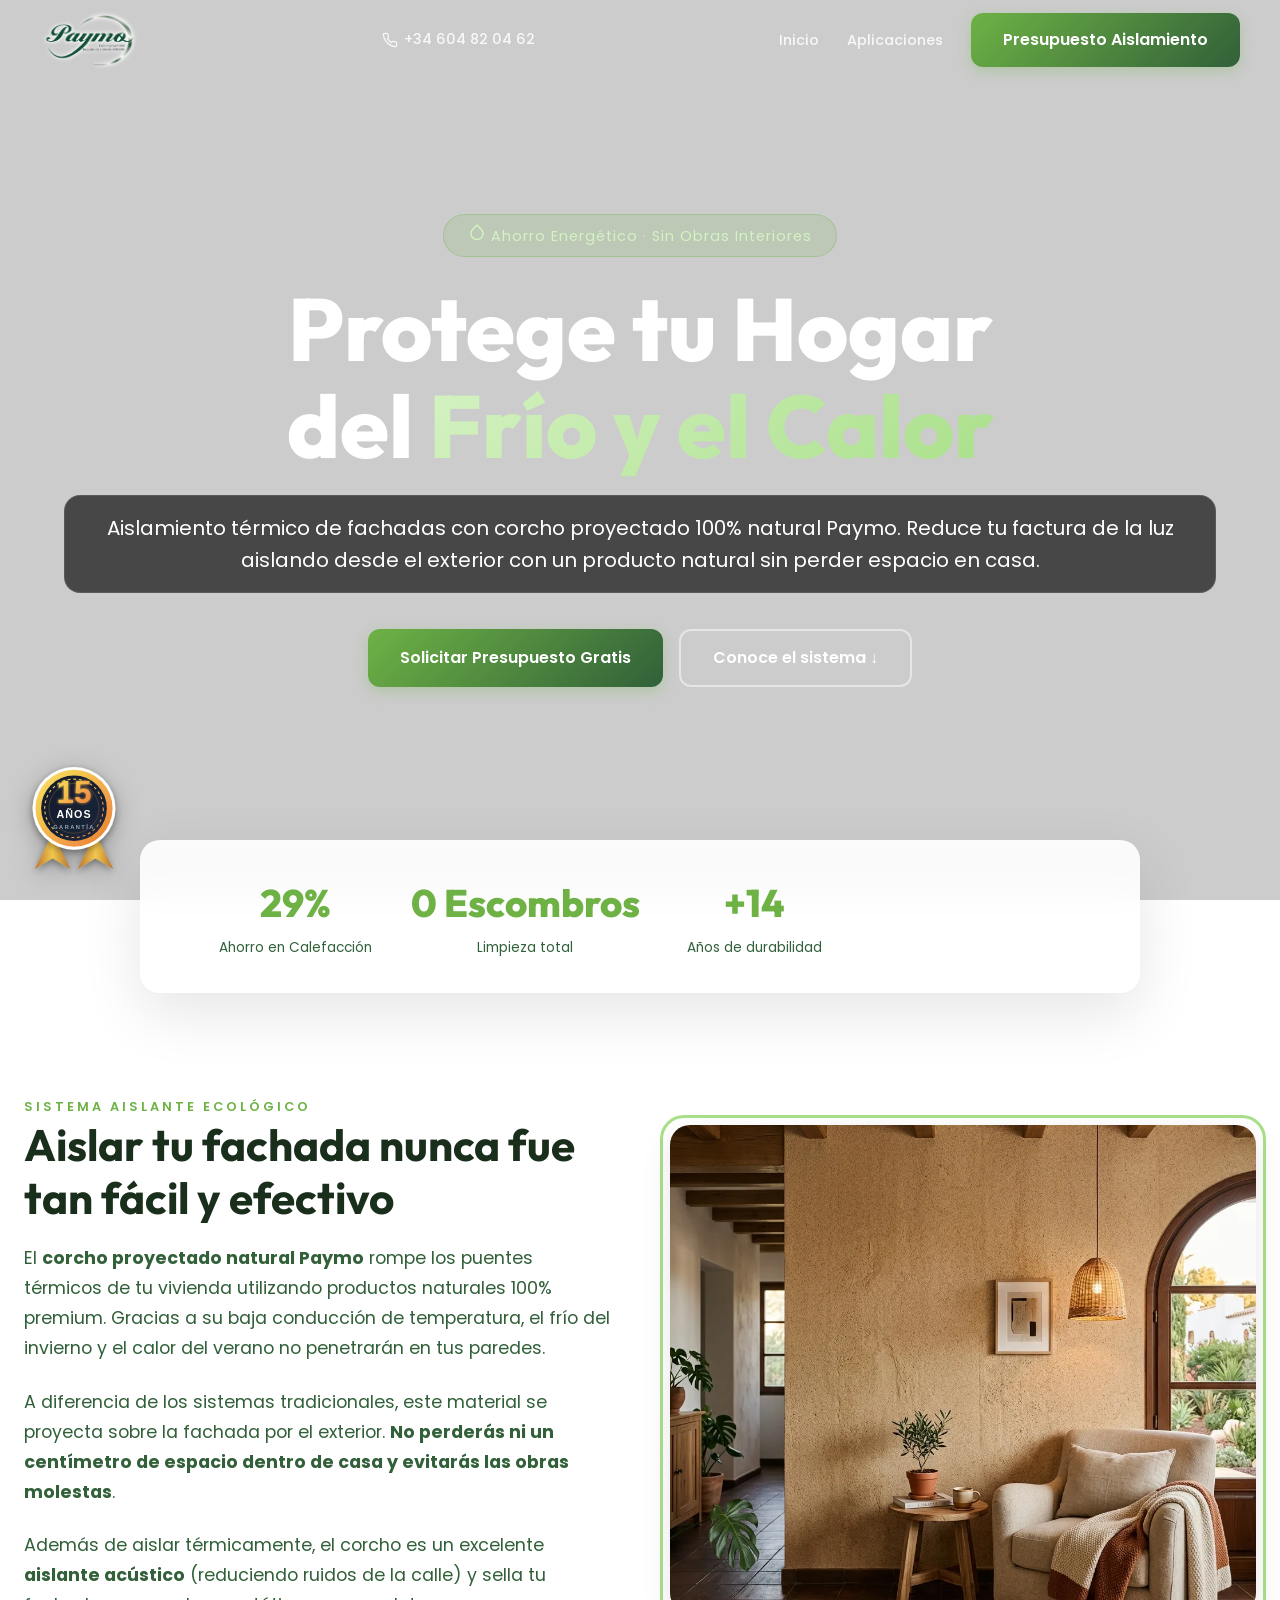
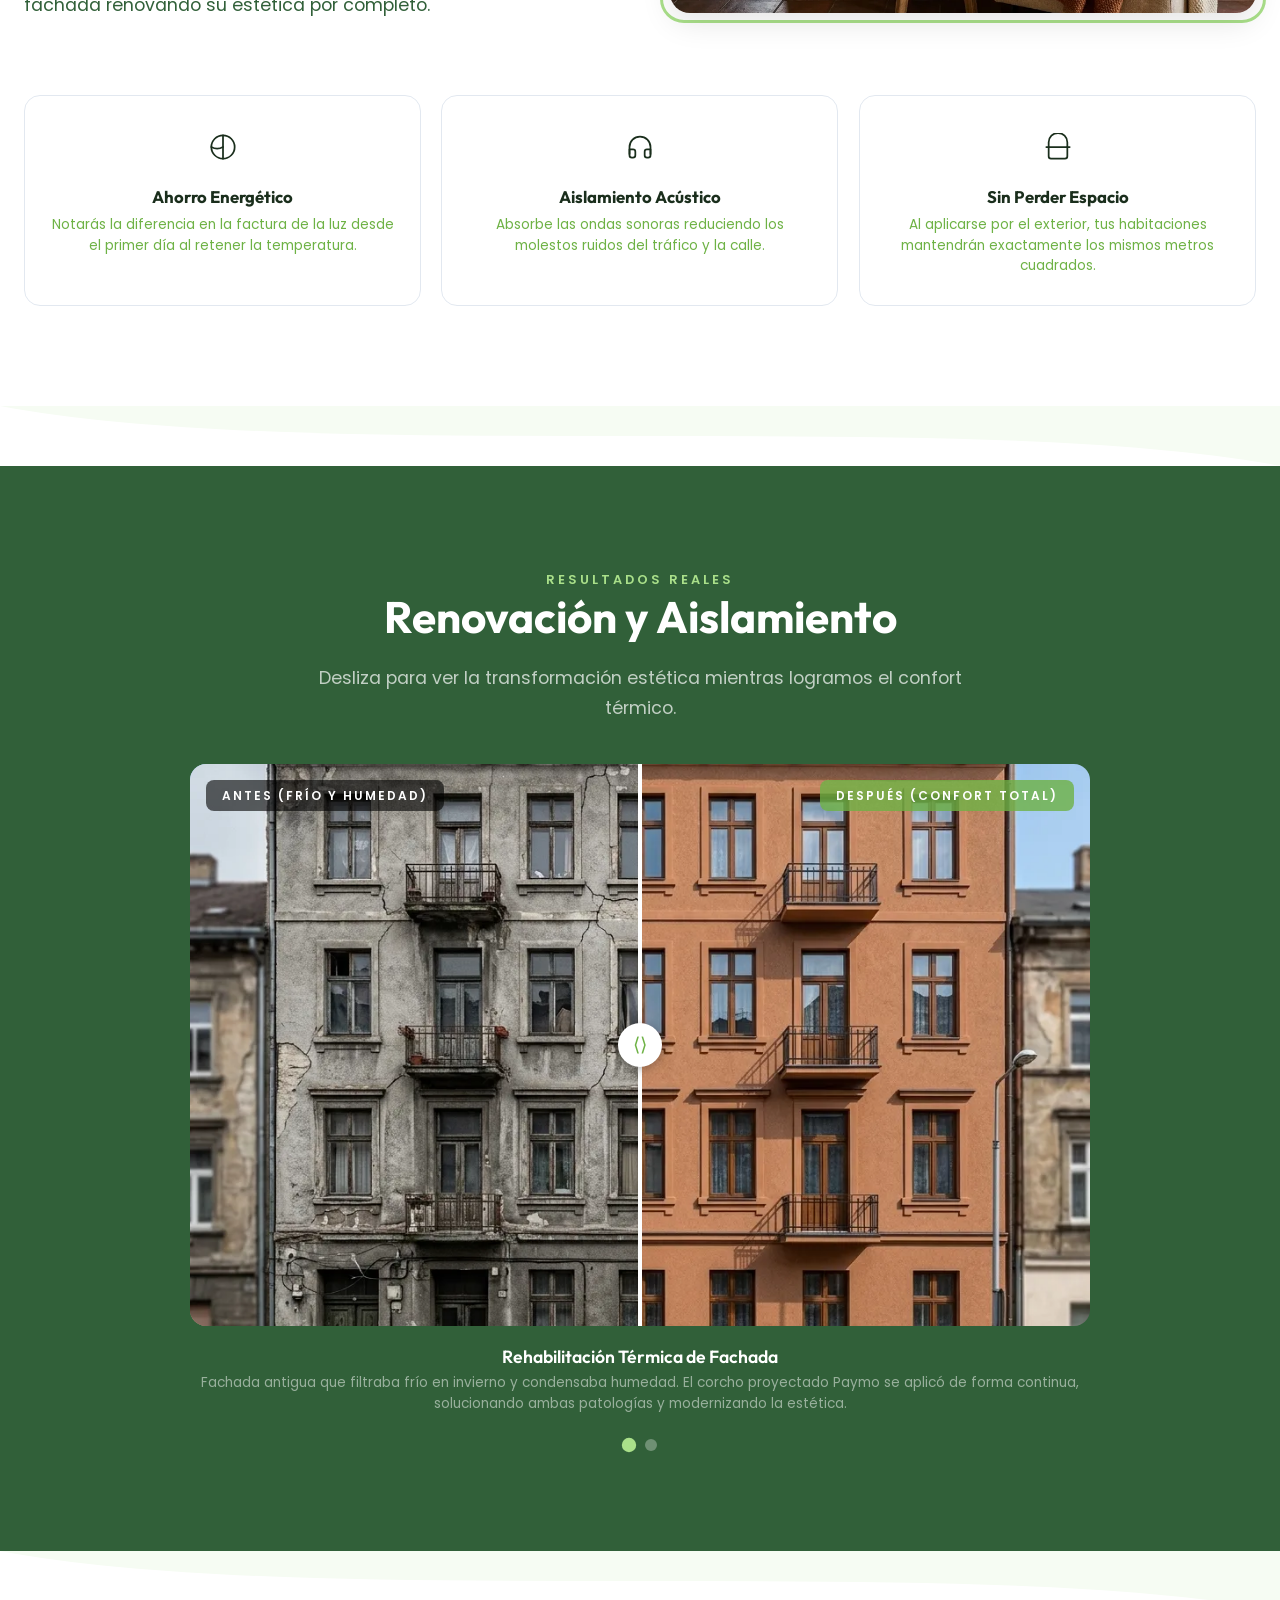
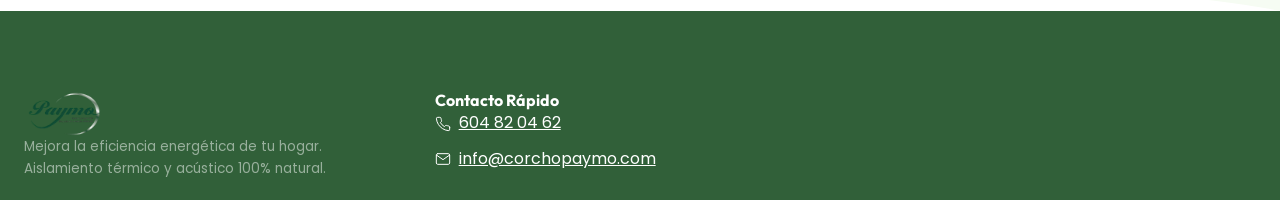
==== commit 705d7558: "SEO: Added natural and premium keywords across all pages" ====
--- a/aislamiento-termico-fachadas.html
+++ b/aislamiento-termico-fachadas.html
@@ -1,6 +1,15 @@
 <!DOCTYPE html>
 <html lang="es">
 <head>
+<!-- Google tag (gtag.js) -->
+<script async src="https://www.googletagmanager.com/gtag/js?id=G-RHNSBFNV2L"></script>
+<script>
+  window.dataLayer = window.dataLayer || [];
+  function gtag(){dataLayer.push(arguments);}
+  gtag('js', new Date());
+
+  gtag('config', 'G-RHNSBFNV2L');
+</script>
   <meta charset="UTF-8">
   <meta name="viewport" content="width=device-width, initial-scale=1.0">
   <title>Aislamiento Térmico de Fachadas con Corcho Proyectado | CorchoPaymo</title>
@@ -19,7 +28,9 @@
   <link rel="preload" href="index.css" as="style">
   <link href="https://fonts.googleapis.com/css2?family=Poppins:wght@300;400;500;600;700&family=Outfit:wght@600;700;800&display=swap" rel="stylesheet">
   <link rel="stylesheet" href="index.css">
-  <link rel="icon" type="image/png" href="Paymo-logo.webp">
+  <link rel="icon" type="image/x-icon" href="favicon.ico">
+  <link rel="icon" type="image/png" sizes="192x192" href="favicon.png">
+  <link rel="apple-touch-icon" sizes="180x180" href="apple-touch-icon.png">
 </head>
 <body>
 
@@ -70,7 +81,7 @@
     <span class="hero__badge animate-on-scroll"><svg width="18" height="18" viewBox="0 0 24 24" fill="none" stroke="currentColor" stroke-width="2" stroke-linecap="round" stroke-linejoin="round"><path d="M12 2.69l5.66 5.66a8 8 0 1 1-11.31 0z"/></svg> Ahorro Energético · Sin Obras Interiores</span>
     <h1 class="hero__title animate-on-scroll delay-1">Protege tu Hogar del <span class="gradient-text">Frío y el Calor</span></h1>
     <p class="hero__subtitle animate-on-scroll delay-2">
-      Aislamiento térmico de fachadas con corcho proyectado Paymo. Reduce tu factura de la luz aislando desde el exterior sin perder espacio en casa.
+      Aislamiento térmico de fachadas con corcho proyectado 100% natural Paymo. Reduce tu factura de la luz aislando desde el exterior con un producto natural sin perder espacio en casa.
     </p>
     <div class="hero__buttons animate-on-scroll delay-3">
       <a href="#contacto" class="btn btn--primary">Solicitar Presupuesto Gratis</a>
@@ -105,12 +116,12 @@
         <span class="section-subtitle animate-on-scroll">SISTEMA AISLANTE ECOLÓGICO</span>
         <h2 class="section-title animate-on-scroll delay-1">Aislar tu fachada nunca fue tan <span class="gradient-text">fácil y efectivo</span></h2>
         <div class="desktop-only">
-          <p class="section-text mb-24 animate-on-scroll delay-2">El <strong>corcho proyectado Paymo</strong> rompe los puentes térmicos de tu vivienda. Gracias a su baja conducción de temperatura, el frío del invierno y el calor del verano no penetrarán en tus paredes.</p>
+          <p class="section-text mb-24 animate-on-scroll delay-2">El <strong>corcho proyectado natural Paymo</strong> rompe los puentes térmicos de tu vivienda utilizando productos naturales 100% premium. Gracias a su baja conducción de temperatura, el frío del invierno y el calor del verano no penetrarán en tus paredes.</p>
           <p class="section-text mb-24 animate-on-scroll delay-3">A diferencia de los sistemas tradicionales, este material se proyecta sobre la fachada por el exterior. <strong>No perderás ni un centímetro de espacio dentro de casa y evitarás las obras molestas</strong>.</p>
           <p class="section-text mb-24 animate-on-scroll delay-4">Además de aislar térmicamente, el corcho es un excelente <strong>aislante acústico</strong> (reduciendo ruidos de la calle) y sella tu fachada renovando su estética por completo.</p>
         </div>
         <div class="mobile-only">
-          <p class="section-text mb-24 animate-on-scroll delay-2">Rompe los puentes térmicos aislando desde fuera. Ahorra energía, renueva tu fachada y protege tu casa del ruido y el clima sin hacer obras interiores.</p>
+          <p class="section-text mb-24 animate-on-scroll delay-2">Rompe los puentes térmicos aislando desde fuera con corcho natural. Ahorra energía, renueva tu fachada con acabados naturales y protege tu casa del ruido y el clima sin hacer obras interiores.</p>
         </div>
       </div>
       <div class="corcho-image-wrapper animate-on-scroll from-right delay-2">
--- a/index.css
+++ b/index.css
@@ -371,12 +371,37 @@
   overflow: hidden;
 }
 
+.hero__poster {
+  position: absolute;
+  inset: 0;
+  width: 100%;
+  height: 100%;
+  background-size: cover;
+  background-position: center;
+  z-index: 1;
+  transition: opacity 1.2s ease-in-out;
+  pointer-events: none;
+}
+
+.hero__poster.is-hidden {
+  opacity: 0;
+}
+
 .hero__video-bg {
   position: absolute;
   inset: 0;
   object-fit: cover;
   width: 100%;
   height: 100%;
+  pointer-events: none;
+  z-index: 0;
+}
+
+.hero__video-bg::-webkit-media-controls,
+.hero__video-bg::-webkit-media-controls-start-playback-button,
+.hero__video-bg::-webkit-media-controls-play-button {
+  display: none !important;
+  -webkit-appearance: none;
 }
 
 .hero__crossfade {
--- a/index.css
+++ b/index.css
@@ -371,12 +371,37 @@
   overflow: hidden;
 }
 
+.hero__poster {
+  position: absolute;
+  inset: 0;
+  width: 100%;
+  height: 100%;
+  background-size: cover;
+  background-position: center;
+  z-index: 1;
+  transition: opacity 1.2s ease-in-out;
+  pointer-events: none;
+}
+
+.hero__poster.is-hidden {
+  opacity: 0;
+}
+
 .hero__video-bg {
   position: absolute;
   inset: 0;
   object-fit: cover;
   width: 100%;
   height: 100%;
+  pointer-events: none;
+  z-index: 0;
+}
+
+.hero__video-bg::-webkit-media-controls,
+.hero__video-bg::-webkit-media-controls-start-playback-button,
+.hero__video-bg::-webkit-media-controls-play-button {
+  display: none !important;
+  -webkit-appearance: none;
 }
 
 .hero__crossfade {
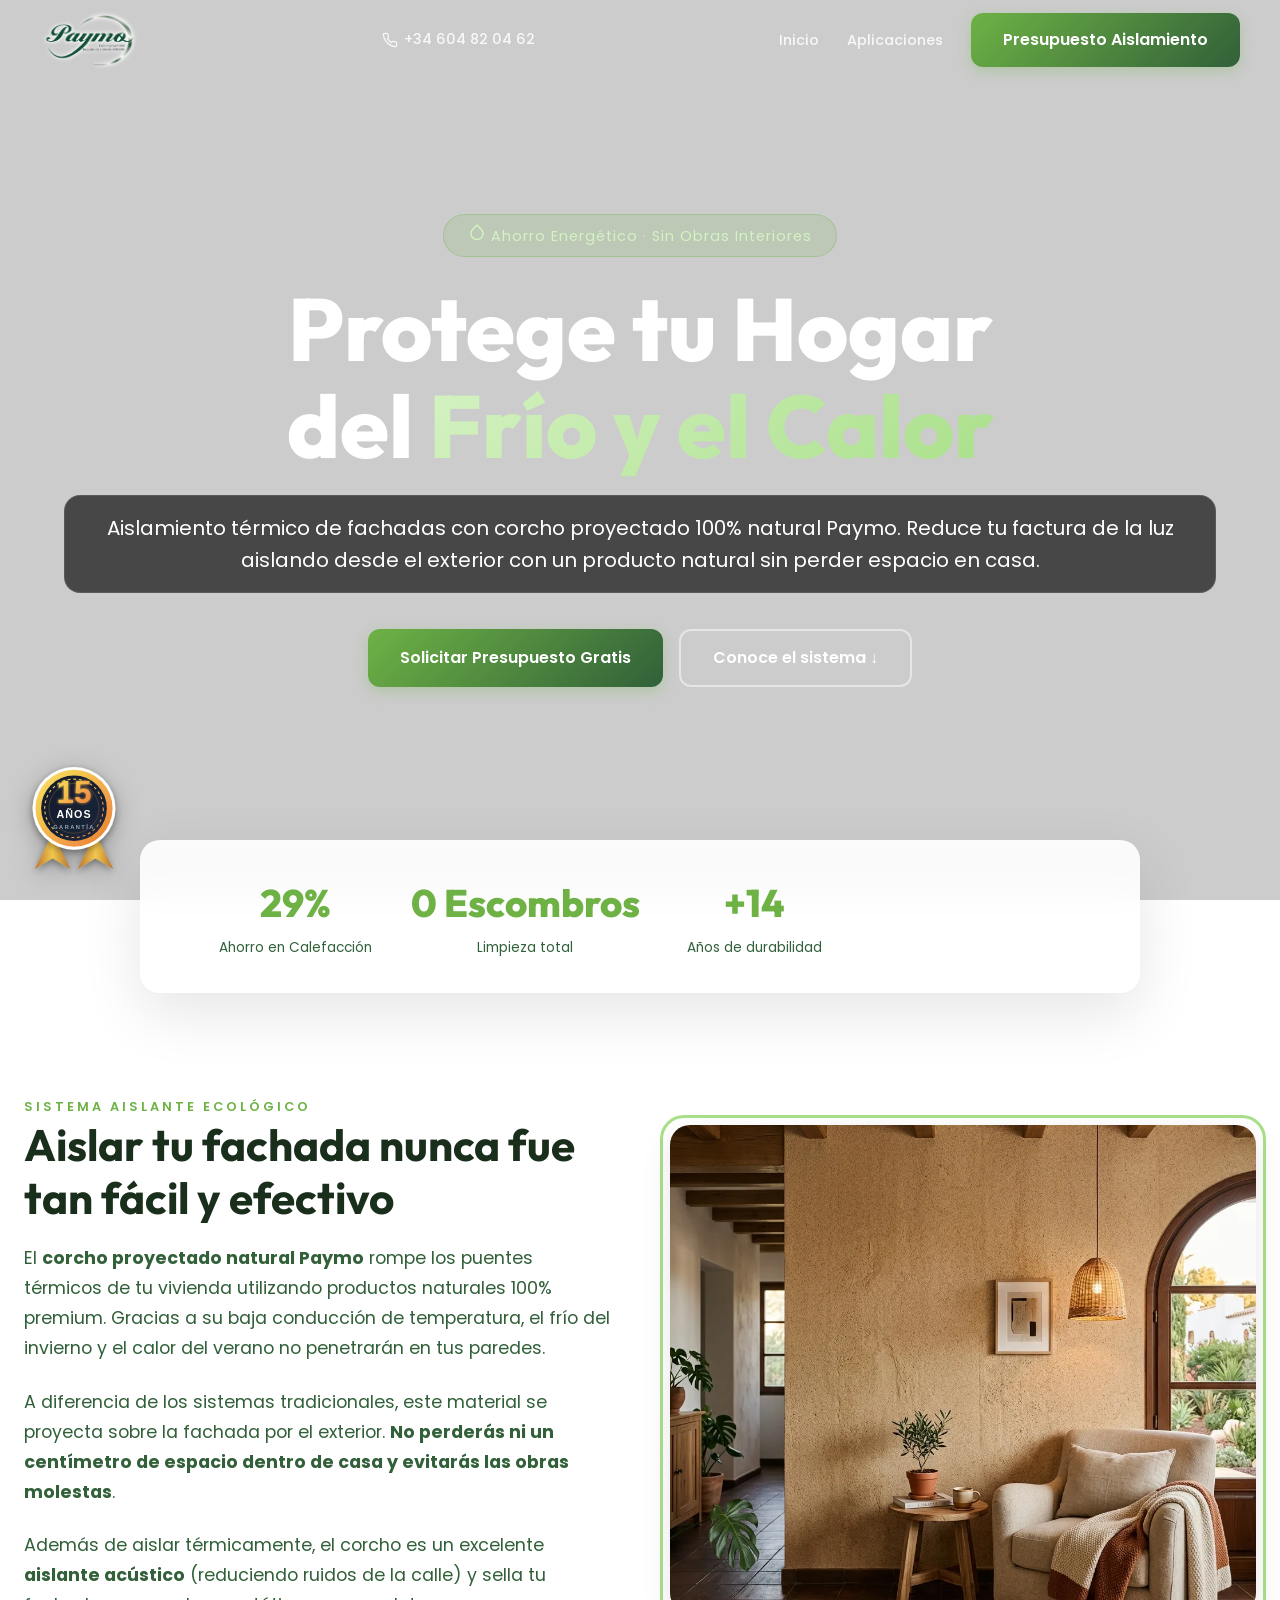
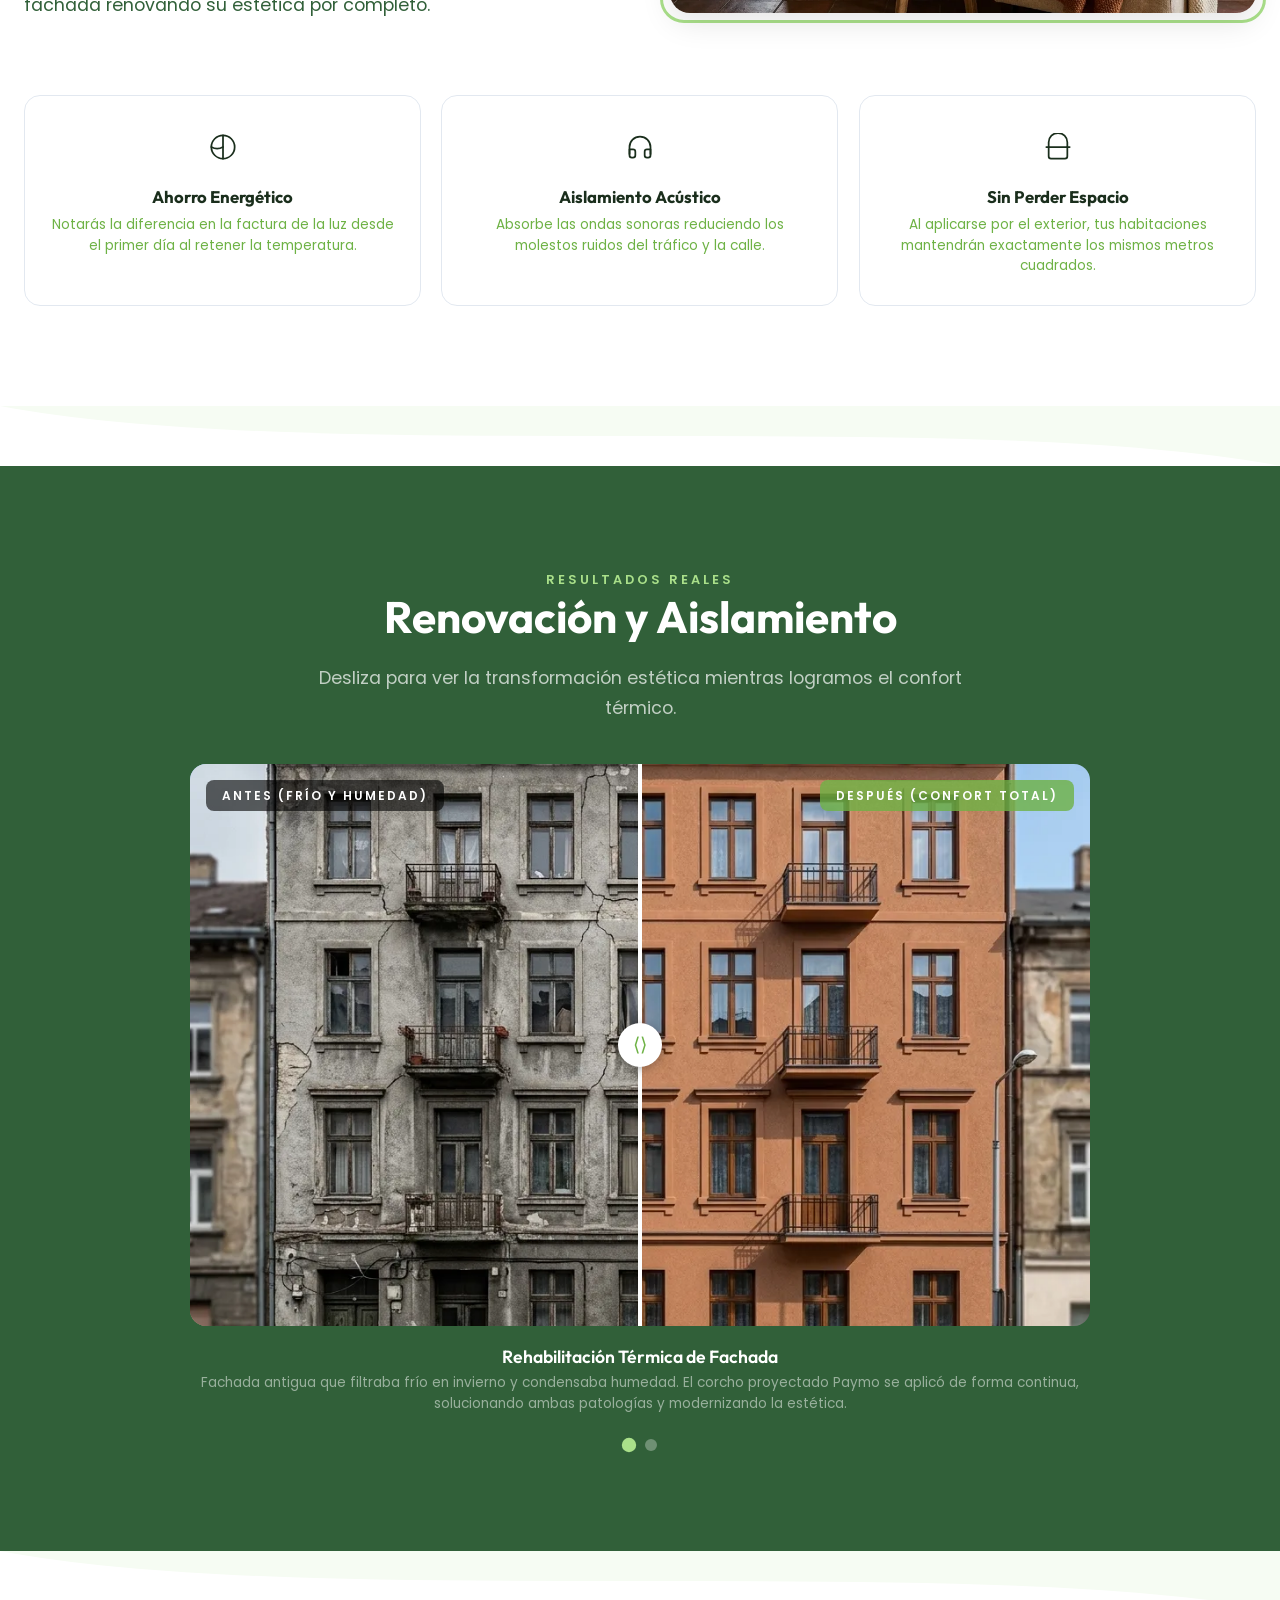
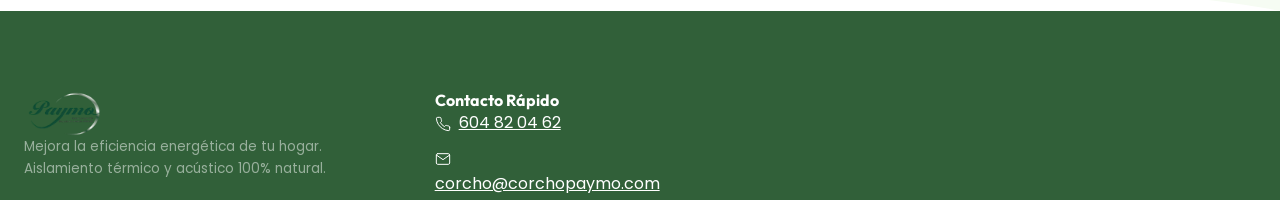
==== commit d94a2017: "Actualizar correo de contacto a corcho@corchopaymo.com" ====
--- a/aislamiento-termico-fachadas.html
+++ b/aislamiento-termico-fachadas.html
@@ -237,7 +237,7 @@
         <h4 class="footer__heading">Contacto Rápido</h4>
         <ul class="footer__links footer__contact-list">
           <li><svg width="16" height="16" viewBox="0 0 24 24" fill="none" stroke="currentColor" stroke-width="1.5" stroke-linecap="round" stroke-linejoin="round" style="vertical-align:middle;margin-right:4px;"><path d="M22 16.92v3a2 2 0 0 1-2.18 2 19.79 19.79 0 0 1-8.63-3.07 19.5 19.5 0 0 1-6-6 19.79 19.79 0 0 1-3.07-8.67A2 2 0 0 1 4.11 2h3a2 2 0 0 1 2 1.72 12.84 12.84 0 0 0 .7 2.81 2 2 0 0 1-.45 2.11L8.09 9.91a16 16 0 0 0 6 6l1.27-1.27a2 2 0 0 1 2.11-.45 12.84 12.84 0 0 0 2.81.7A2 2 0 0 1 22 16.92z"/></svg> <a href="tel:+34604820462">604 82 04 62</a></li>
-          <li><svg width="16" height="16" viewBox="0 0 24 24" fill="none" stroke="currentColor" stroke-width="1.5" stroke-linecap="round" stroke-linejoin="round" style="vertical-align:middle;margin-right:4px;"><path d="M4 4h16c1.1 0 2 .9 2 2v12c0 1.1-.9 2-2 2H4c-1.1 0-2-.9-2-2V6c0-1.1.9-2 2-2z"/><polyline points="22,6 12,13 2,6"/></svg> <a href="mailto:info@corchopaymo.com">info@corchopaymo.com</a></li>
+          <li><svg width="16" height="16" viewBox="0 0 24 24" fill="none" stroke="currentColor" stroke-width="1.5" stroke-linecap="round" stroke-linejoin="round" style="vertical-align:middle;margin-right:4px;"><path d="M4 4h16c1.1 0 2 .9 2 2v12c0 1.1-.9 2-2 2H4c-1.1 0-2-.9-2-2V6c0-1.1.9-2 2-2z"/><polyline points="22,6 12,13 2,6"/></svg> <a href="mailto:corcho@corchopaymo.com">corcho@corchopaymo.com</a></li>
         </ul>
       </div>
     </div>
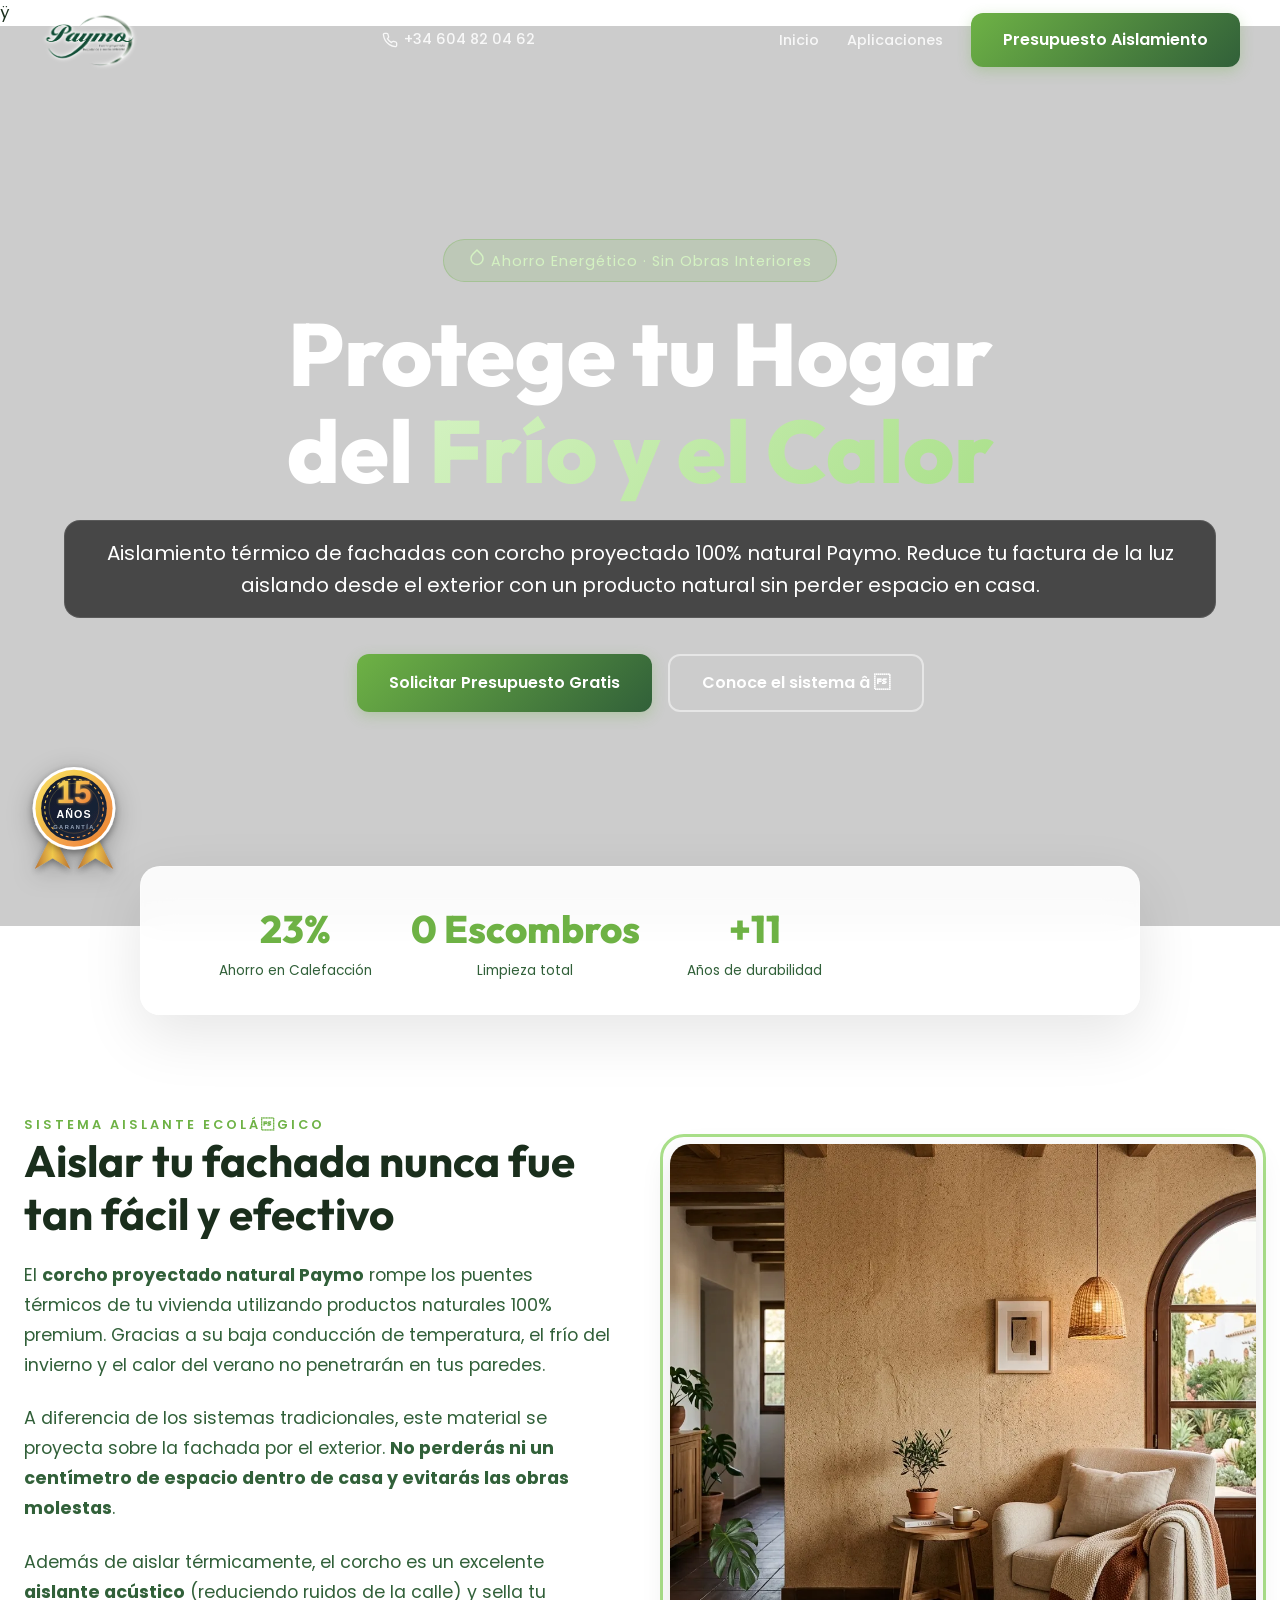
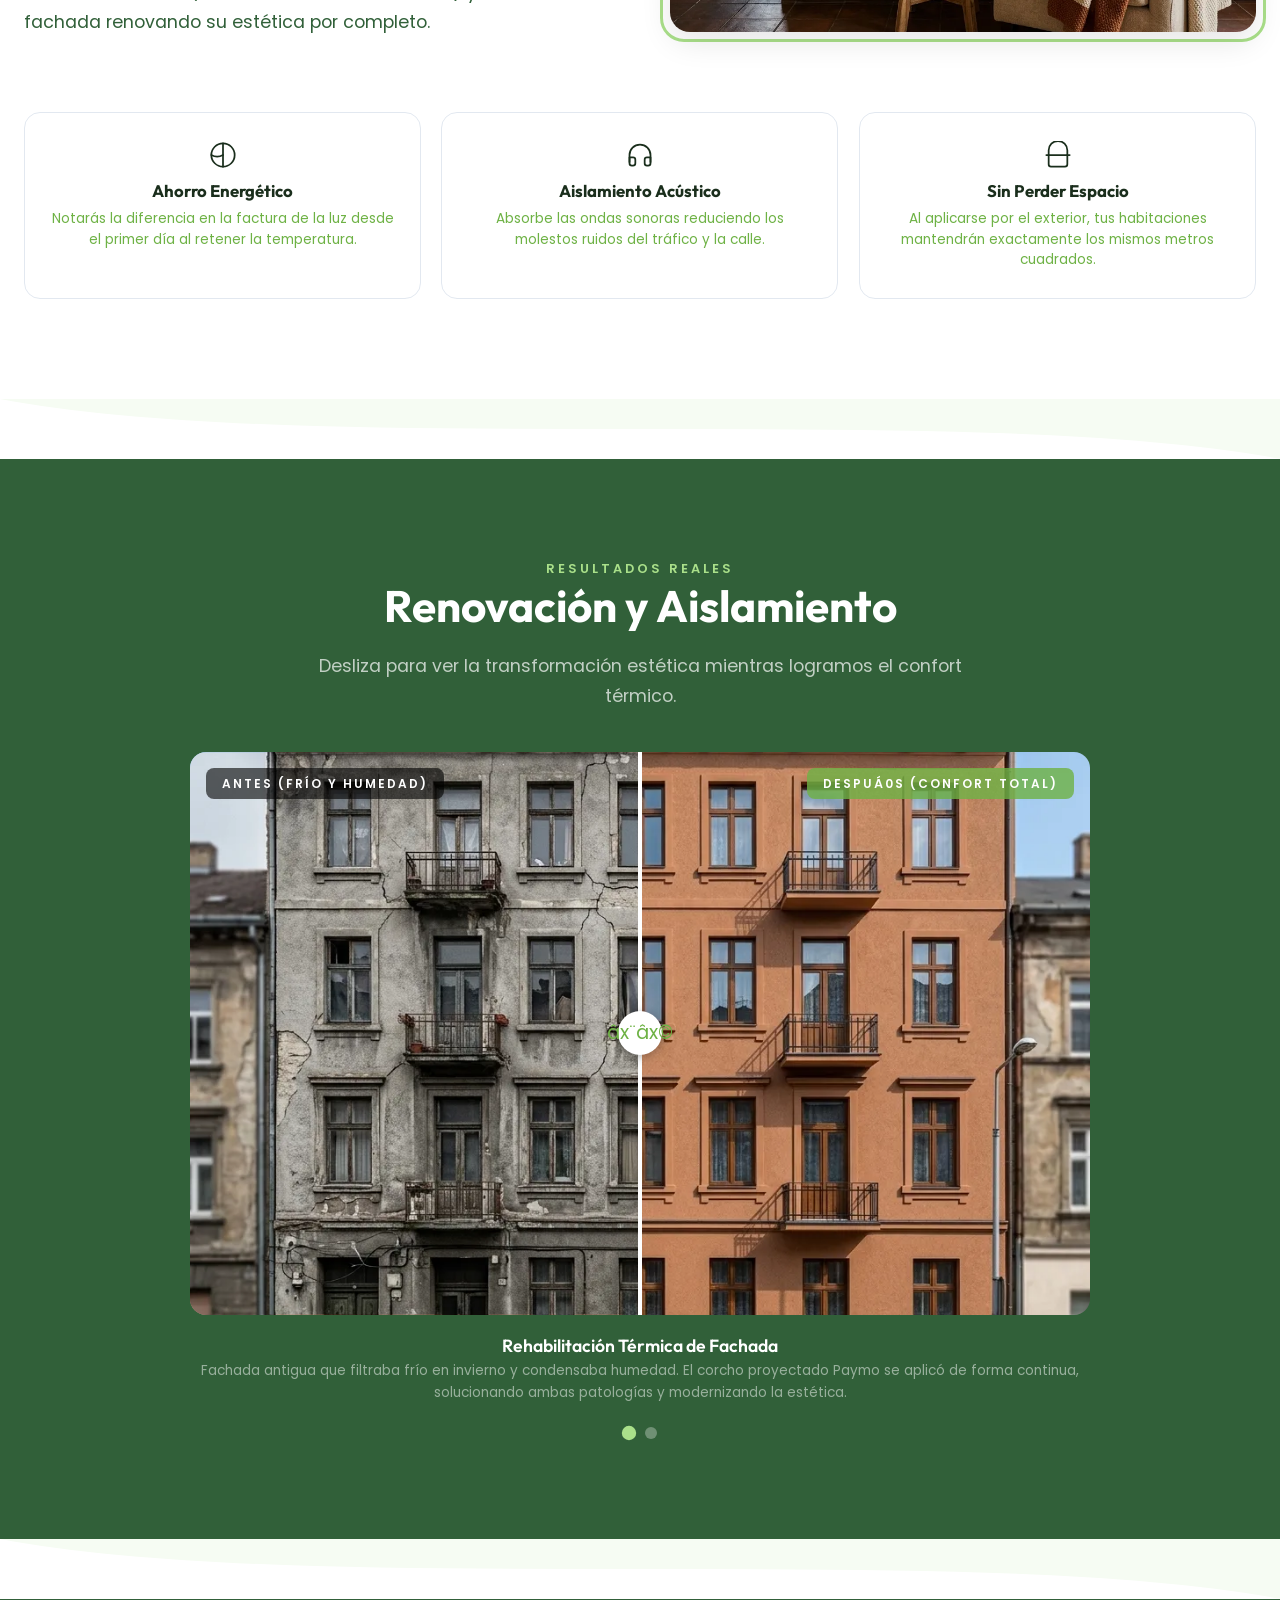
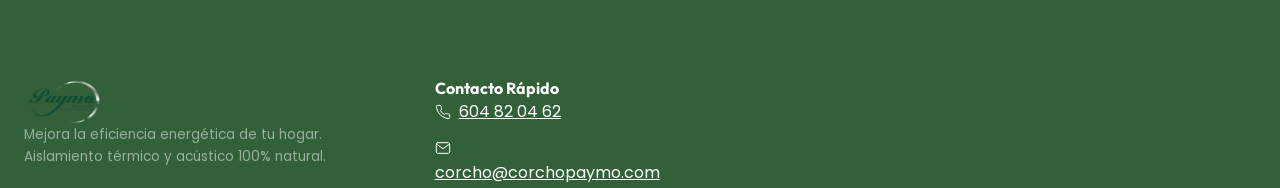
==== commit cb9c2442: "SEO: Recuperar 'Madrid' en etiquetas meta, title y h1" ====
--- a/aislamiento-termico-fachadas.html
+++ b/aislamiento-termico-fachadas.html
@@ -1,4 +1,4 @@
-<!DOCTYPE html>
+ÿ<!DOCTYPE html>
 <html lang="es">
 <head>
 <!-- Google tag (gtag.js) -->
@@ -12,7 +12,7 @@
 </script>
   <meta charset="UTF-8">
   <meta name="viewport" content="width=device-width, initial-scale=1.0">
-  <title>Aislamiento Térmico de Fachadas con Corcho Proyectado | CorchoPaymo</title>
+  <title>Aislamiento Térmico de Fachadas con Corcho Proyectado en Madrid | CorchoPaymo</title>
   <meta name="description" content="Aísla tu fachada del frío y el calor sin obras interiores. Aislamiento térmico ecológico con corcho proyectado Paymo en Madrid. Ahorra energía hoy.">
   <meta name="keywords" content="aislamiento térmico exterior, aislar fachada madrid, corcho térmico, sate ecológico, aislar casa del frío, paymo corcho">
   <meta property="og:title" content="Aislamiento Térmico de Fachadas con Corcho Proyectado">
@@ -85,7 +85,8 @@
     </p>
     <div class="hero__buttons animate-on-scroll delay-3">
       <a href="#contacto" class="btn btn--primary">Solicitar Presupuesto Gratis</a>
-      <a href="#ventajas" class="btn btn--outline">Conoce el sistema ↓</a>
+      <a href="#ventajas" class="btn btn--outline">Conoce el sistema â +</a>
     </div>
   </div>
 </section>
@@ -108,12 +109,13 @@
   </div>
 </div>
 
-<!-- SECTION 2: POR QUÉ ELEGIR CORCHO TÉRMICO -->
+<!-- SECTION 2: POR QUÁ0 ELEGIR CORCHO TÁ0RMICO -->
 <section id="ventajas" class="section">
   <div class="container">
     <div class="corcho-grid">
       <div class="corcho-text">
-        <span class="section-subtitle animate-on-scroll">SISTEMA AISLANTE ECOLÓGICO</span>
+        <span class="section-subtitle animate-on-scroll">SISTEMA AISLANTE ECOLÁ+GICO</span>
         <h2 class="section-title animate-on-scroll delay-1">Aislar tu fachada nunca fue tan <span class="gradient-text">fácil y efectivo</span></h2>
         <div class="desktop-only">
           <p class="section-text mb-24 animate-on-scroll delay-2">El <strong>corcho proyectado natural Paymo</strong> rompe los puentes térmicos de tu vivienda utilizando productos naturales 100% premium. Gracias a su baja conducción de temperatura, el frío del invierno y el calor del verano no penetrarán en tus paredes.</p>
@@ -157,7 +159,7 @@
   </svg>
 </div>
 
-<!-- GALERÍA ANTES Y DESPUÉS (Adaptada para Aislamiento Fachadas) -->
+<!-- GALERÁA ANTES Y DESPUÁ0S (Adaptada para Aislamiento Fachadas) -->
 <section id="galeria" class="section section--dark">
   <div class="container">
     <div style="text-align:center;">
@@ -177,10 +179,10 @@
             <img src="despues_fachada.webp" alt="Después - Fachada aislada y renovada" width="800" height="500" loading="lazy">
           </div>
           <div class="comparison-handle">
-            <span class="comparison-handle__icon">⟨⟩</span>
+            <span class="comparison-handle__icon">âx¨âx©</span>
           </div>
           <span class="comparison-label comparison-label--before">ANTES (Frío y Humedad)</span>
-          <span class="comparison-label comparison-label--after">DESPUÉS (Confort Total)</span>
+          <span class="comparison-label comparison-label--after">DESPUÁ0S (Confort Total)</span>
         </div>
         <div class="comparison-caption">
           <h4>Rehabilitación Térmica de Fachada</h4>
@@ -198,7 +200,7 @@
             <img src="aislamiento_despues.webp" alt="Después - Aislamiento finalizado" width="800" height="500" loading="lazy">
           </div>
           <div class="comparison-handle">
-            <span class="comparison-handle__icon">⟨⟩</span>
+            <span class="comparison-handle__icon">âx¨âx©</span>
           </div>
           <span class="comparison-label comparison-label--before">EN PROCESO</span>
           <span class="comparison-label comparison-label--after">FINALIZADO</span>
@@ -282,3 +284,5 @@
 <script src="index.js" defer></script>
 </body>
 </html>
+
+
--- a/index.css
+++ b/index.css
@@ -371,22 +371,6 @@
   overflow: hidden;
 }
 
-.hero__poster {
-  position: absolute;
-  inset: 0;
-  width: 100%;
-  height: 100%;
-  background-size: cover;
-  background-position: center;
-  z-index: 1;
-  transition: opacity 1.2s ease-in-out;
-  pointer-events: none;
-}
-
-.hero__poster.is-hidden {
-  opacity: 0;
-}
-
 .hero__video-bg {
   position: absolute;
   inset: 0;
@@ -394,7 +378,6 @@
   width: 100%;
   height: 100%;
   pointer-events: none;
-  z-index: 0;
 }
 
 .hero__video-bg::-webkit-media-controls,
@@ -3637,3 +3620,122 @@
   opacity: 0 !important;
   pointer-events: none;
 }
+
+/* --- MEJORAS CRO --- */
+
+/* 1. Mejoras de interactividad (Rage Clicks) */
+.nav-cta.btn,
+.app-card__text,
+.stat-item,
+.product-card {
+  cursor: pointer;
+  transition: all 0.2s ease-in-out;
+}
+
+.nav-cta.btn:hover,
+.app-card__text:hover,
+.stat-item:hover,
+.product-card:hover {
+  opacity: 0.85;
+  transform: scale(1.02);
+}
+
+.nav-cta.btn:active,
+.app-card__text:active,
+.stat-item:active,
+.product-card:active {
+  transform: scale(0.98);
+}
+
+/* 2. Exit Intent Pop-up Modal */
+.exit-intent-overlay {
+  display: none;
+  position: fixed;
+  top: 0; left: 0; width: 100%; height: 100%;
+  background: rgba(0, 0, 0, 0.7);
+  z-index: 9999;
+  justify-content: center;
+  align-items: center;
+  opacity: 0;
+  transition: opacity 0.3s ease;
+}
+.exit-intent-overlay.show {
+  display: flex;
+  opacity: 1;
+}
+.exit-intent-modal {
+  background: var(--color-bg-primary, #fff);
+  padding: 40px;
+  border-radius: 16px;
+  max-width: 500px;
+  width: 90%;
+  text-align: center;
+  position: relative;
+  box-shadow: 0 15px 40px var(--color-shadow);
+  font-family: 'Poppins', sans-serif;
+  border: 2px solid var(--color-primary-light);
+}
+.exit-intent-close {
+  position: absolute;
+  top: 15px;
+  right: 20px;
+  font-size: 28px;
+  cursor: pointer;
+  color: var(--color-text-secondary);
+  transition: color 0.2s;
+  font-weight: 600;
+}
+.exit-intent-close:hover {
+  color: var(--color-primary);
+}
+.exit-intent-title {
+  color: var(--color-accent);
+  font-size: 1.8rem;
+  margin-bottom: 12px;
+  font-weight: 700;
+  font-family: 'Poppins', sans-serif;
+}
+.exit-intent-desc {
+  color: var(--color-text-primary);
+  margin-bottom: 25px;
+  font-size: 1.1rem;
+  line-height: 1.5;
+}
+.exit-intent-form {
+  display: flex;
+  flex-direction: column;
+  gap: 15px;
+}
+.exit-intent-input {
+  padding: 14px;
+  border: 1px solid var(--color-border);
+  border-radius: 8px;
+  font-size: 16px;
+  font-family: 'Poppins', sans-serif;
+  color: var(--color-text-primary);
+  background-color: var(--color-bg-secondary);
+}
+.exit-intent-input:focus {
+  outline: none;
+  border-color: var(--color-primary);
+  box-shadow: 0 0 0 3px var(--color-primary-pale);
+}
+.exit-intent-btn {
+  background: var(--color-primary);
+  color: #fff;
+  padding: 15px;
+  border: none;
+  border-radius: 8px;
+  font-size: 16px;
+  font-weight: 600;
+  font-family: 'Poppins', sans-serif;
+  cursor: pointer;
+  transition: all 0.3s ease;
+  text-transform: uppercase;
+  letter-spacing: 0.5px;
+}
+.exit-intent-btn:hover {
+  background: var(--color-accent);
+  transform: translateY(-2px);
+  box-shadow: 0 5px 15px var(--color-shadow);
+}
--- a/index.css
+++ b/index.css
@@ -371,22 +371,6 @@
   overflow: hidden;
 }
 
-.hero__poster {
-  position: absolute;
-  inset: 0;
-  width: 100%;
-  height: 100%;
-  background-size: cover;
-  background-position: center;
-  z-index: 1;
-  transition: opacity 1.2s ease-in-out;
-  pointer-events: none;
-}
-
-.hero__poster.is-hidden {
-  opacity: 0;
-}
-
 .hero__video-bg {
   position: absolute;
   inset: 0;
@@ -394,7 +378,6 @@
   width: 100%;
   height: 100%;
   pointer-events: none;
-  z-index: 0;
 }
 
 .hero__video-bg::-webkit-media-controls,
@@ -3637,3 +3620,122 @@
   opacity: 0 !important;
   pointer-events: none;
 }
+
+/* --- MEJORAS CRO --- */
+
+/* 1. Mejoras de interactividad (Rage Clicks) */
+.nav-cta.btn,
+.app-card__text,
+.stat-item,
+.product-card {
+  cursor: pointer;
+  transition: all 0.2s ease-in-out;
+}
+
+.nav-cta.btn:hover,
+.app-card__text:hover,
+.stat-item:hover,
+.product-card:hover {
+  opacity: 0.85;
+  transform: scale(1.02);
+}
+
+.nav-cta.btn:active,
+.app-card__text:active,
+.stat-item:active,
+.product-card:active {
+  transform: scale(0.98);
+}
+
+/* 2. Exit Intent Pop-up Modal */
+.exit-intent-overlay {
+  display: none;
+  position: fixed;
+  top: 0; left: 0; width: 100%; height: 100%;
+  background: rgba(0, 0, 0, 0.7);
+  z-index: 9999;
+  justify-content: center;
+  align-items: center;
+  opacity: 0;
+  transition: opacity 0.3s ease;
+}
+.exit-intent-overlay.show {
+  display: flex;
+  opacity: 1;
+}
+.exit-intent-modal {
+  background: var(--color-bg-primary, #fff);
+  padding: 40px;
+  border-radius: 16px;
+  max-width: 500px;
+  width: 90%;
+  text-align: center;
+  position: relative;
+  box-shadow: 0 15px 40px var(--color-shadow);
+  font-family: 'Poppins', sans-serif;
+  border: 2px solid var(--color-primary-light);
+}
+.exit-intent-close {
+  position: absolute;
+  top: 15px;
+  right: 20px;
+  font-size: 28px;
+  cursor: pointer;
+  color: var(--color-text-secondary);
+  transition: color 0.2s;
+  font-weight: 600;
+}
+.exit-intent-close:hover {
+  color: var(--color-primary);
+}
+.exit-intent-title {
+  color: var(--color-accent);
+  font-size: 1.8rem;
+  margin-bottom: 12px;
+  font-weight: 700;
+  font-family: 'Poppins', sans-serif;
+}
+.exit-intent-desc {
+  color: var(--color-text-primary);
+  margin-bottom: 25px;
+  font-size: 1.1rem;
+  line-height: 1.5;
+}
+.exit-intent-form {
+  display: flex;
+  flex-direction: column;
+  gap: 15px;
+}
+.exit-intent-input {
+  padding: 14px;
+  border: 1px solid var(--color-border);
+  border-radius: 8px;
+  font-size: 16px;
+  font-family: 'Poppins', sans-serif;
+  color: var(--color-text-primary);
+  background-color: var(--color-bg-secondary);
+}
+.exit-intent-input:focus {
+  outline: none;
+  border-color: var(--color-primary);
+  box-shadow: 0 0 0 3px var(--color-primary-pale);
+}
+.exit-intent-btn {
+  background: var(--color-primary);
+  color: #fff;
+  padding: 15px;
+  border: none;
+  border-radius: 8px;
+  font-size: 16px;
+  font-weight: 600;
+  font-family: 'Poppins', sans-serif;
+  cursor: pointer;
+  transition: all 0.3s ease;
+  text-transform: uppercase;
+  letter-spacing: 0.5px;
+}
+.exit-intent-btn:hover {
+  background: var(--color-accent);
+  transform: translateY(-2px);
+  box-shadow: 0 5px 15px var(--color-shadow);
+}
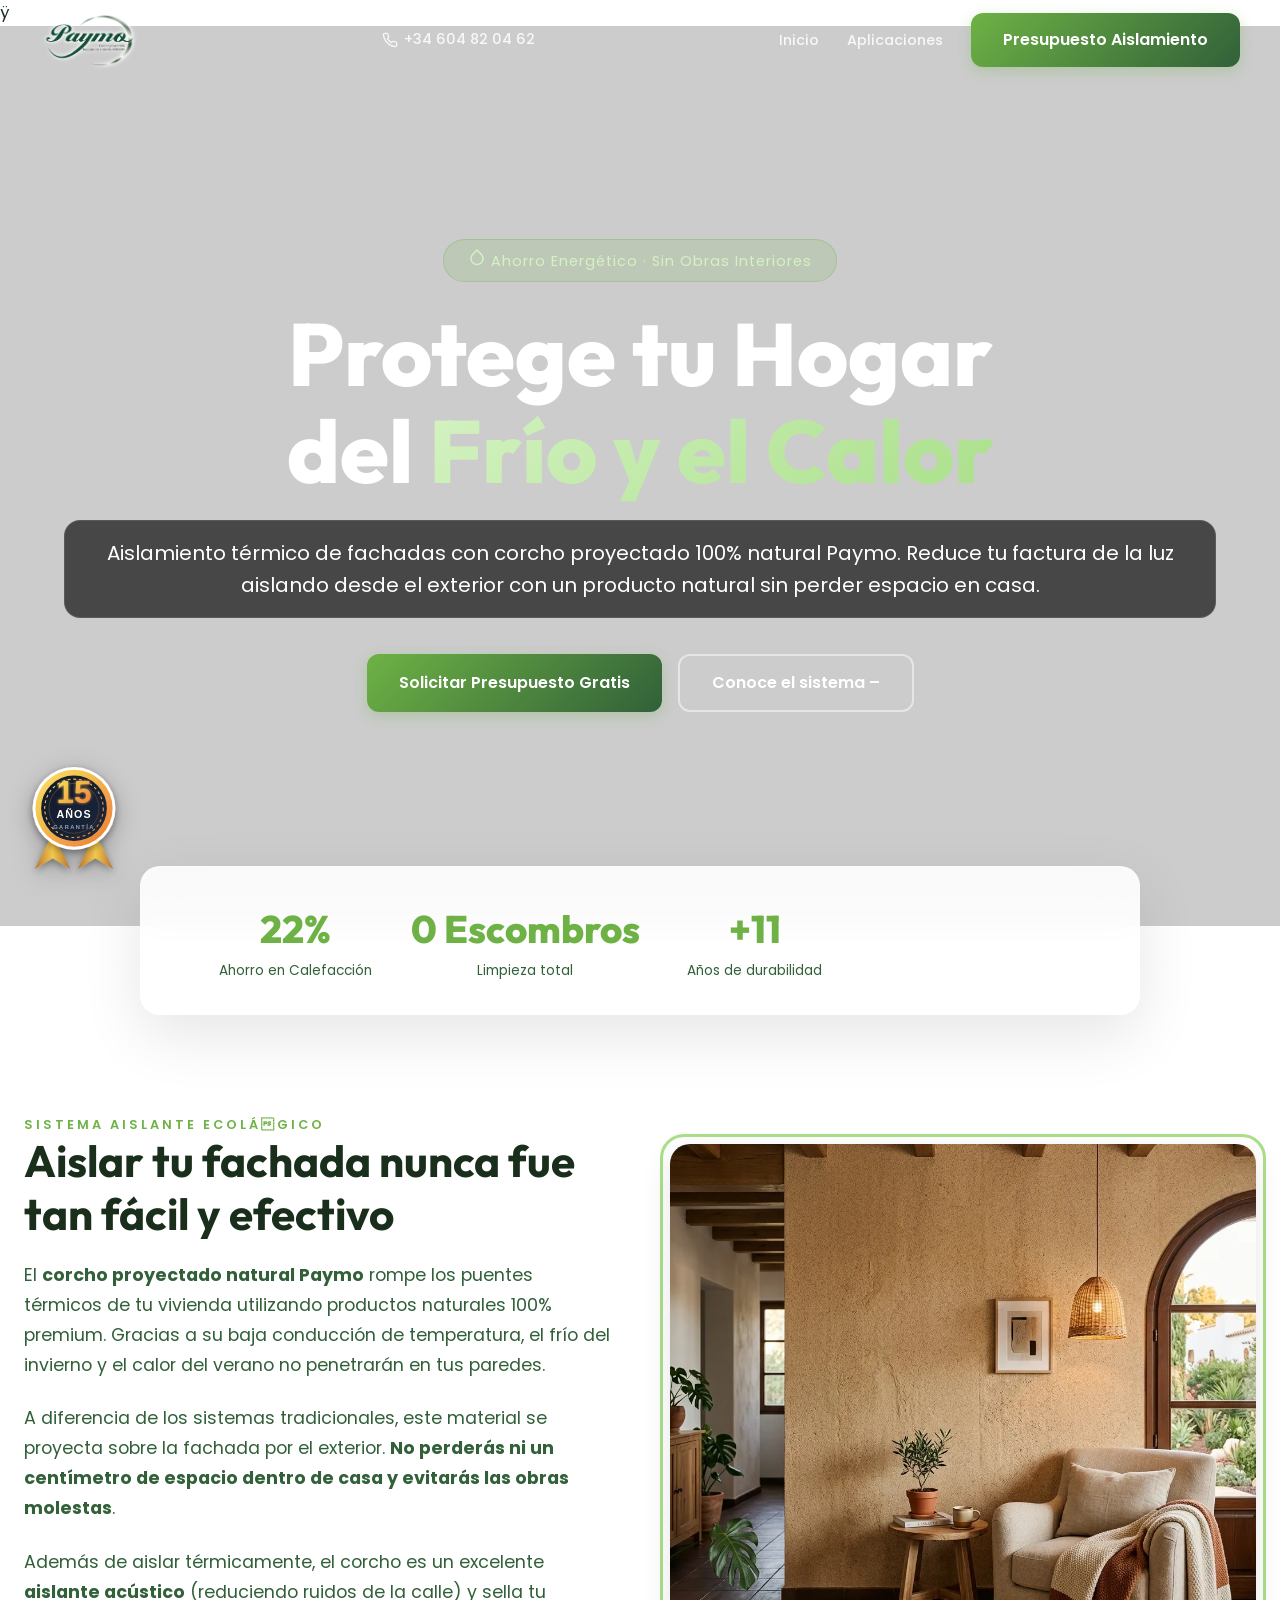
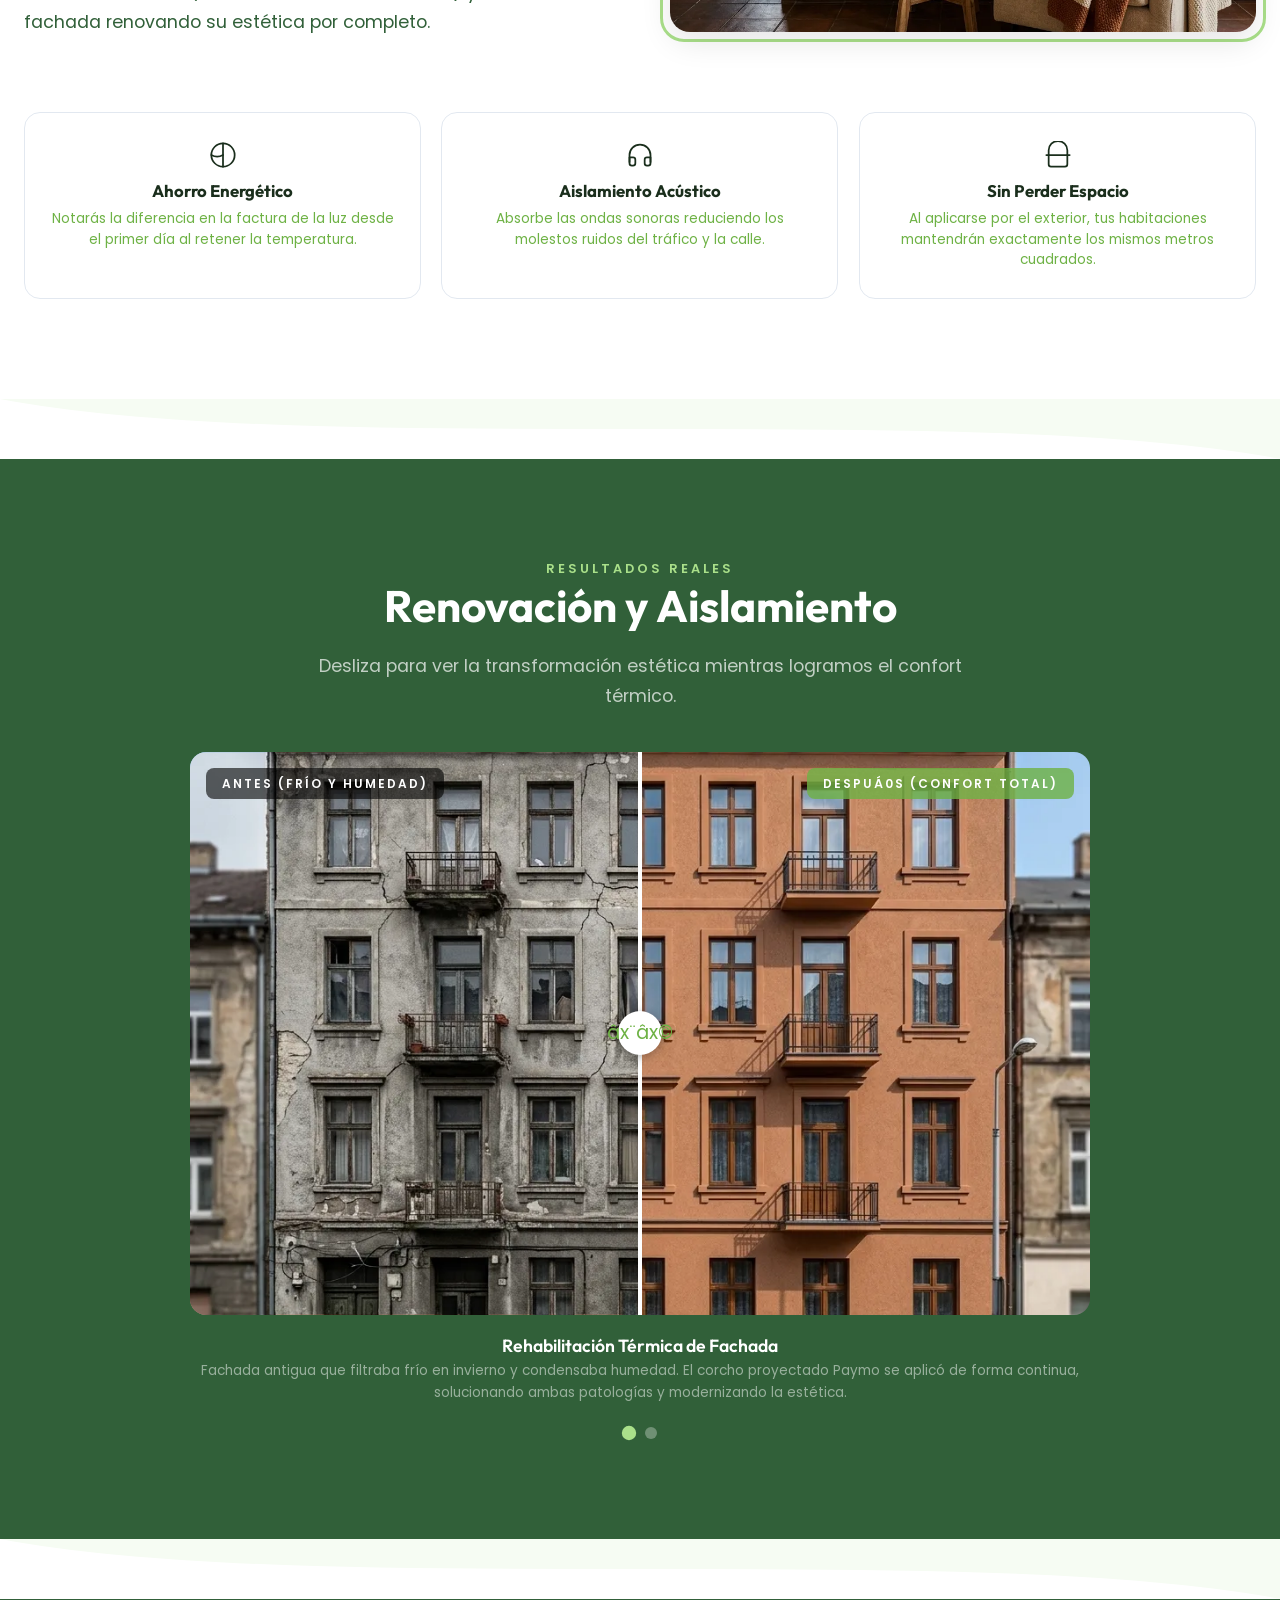
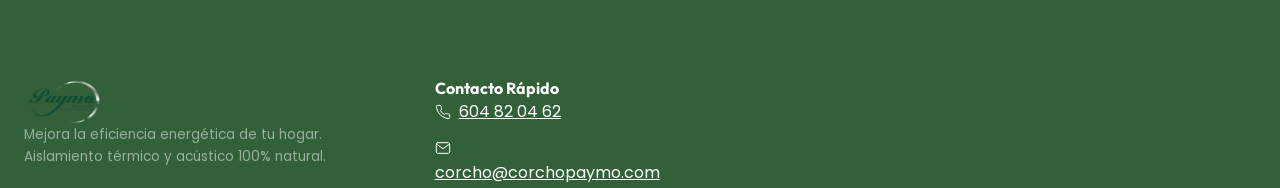
==== commit 6f526651: "Fix encoding issues and set html lang to es" ====
--- a/aislamiento-termico-fachadas.html
+++ b/aislamiento-termico-fachadas.html
@@ -85,8 +85,7 @@
     </p>
     <div class="hero__buttons animate-on-scroll delay-3">
       <a href="#contacto" class="btn btn--primary">Solicitar Presupuesto Gratis</a>
-      <a href="#ventajas" class="btn btn--outline">Conoce el sistema â -</a>
+      <a href="#ventajas" class="btn btn--outline">Conoce el sistema – </a>
     </div>
   </div>
 </section>
